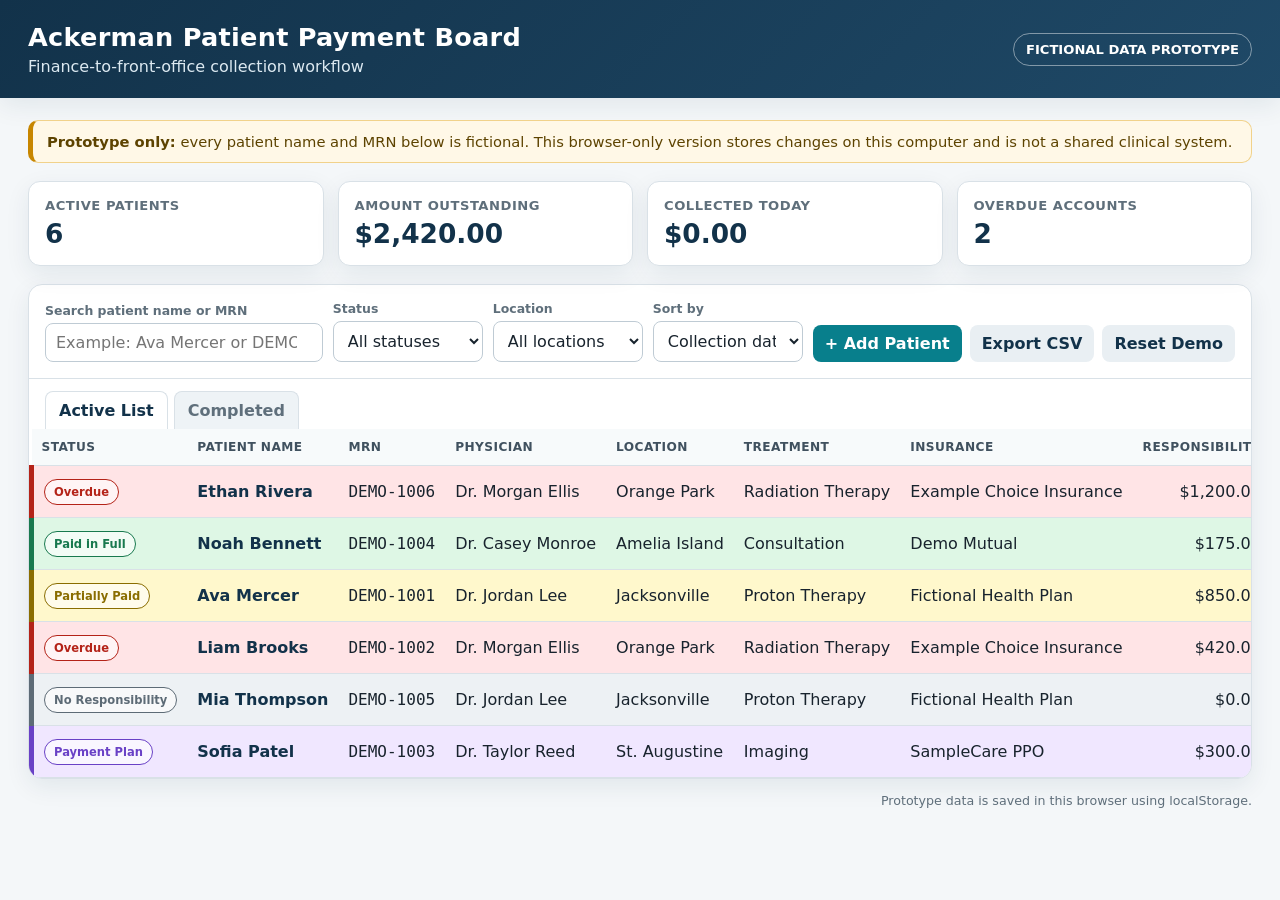
==== index.html @ 586ebe84 "Add payment board prototype" ====
<!DOCTYPE html>
<html lang="en">
<head>
  <meta charset="UTF-8">
  <meta name="viewport" content="width=device-width, initial-scale=1.0">
  <title>Ackerman Patient Payment Board - Prototype</title>
  <style>
    :root {
      --navy: #12324a;
      --navy-2: #1f4967;
      --teal: #087f8c;
      --background: #f4f7f9;
      --surface: #ffffff;
      --border: #d9e1e7;
      --text: #18232d;
      --muted: #5f6f7b;
      --shadow: 0 8px 24px rgba(18, 50, 74, 0.08);
      --ready: #e8f2ff;
      --ready-accent: #2e6fae;
      --due: #fff2d9;
      --due-accent: #b66b00;
      --overdue: #ffe4e6;
      --overdue-accent: #b42318;
      --partial: #fff8cc;
      --partial-accent: #8a6d00;
      --plan: #f0e7ff;
      --plan-accent: #6941c6;
      --paid: #def7e5;
      --paid-accent: #18794e;
      --none: #edf1f4;
      --none-accent: #5d6b76;
    }

    * { box-sizing: border-box; }

    body {
      margin: 0;
      font-family: Inter, ui-sans-serif, system-ui, -apple-system, BlinkMacSystemFont, "Segoe UI", sans-serif;
      color: var(--text);
      background: var(--background);
    }

    button, input, select, textarea { font: inherit; }

    .app-header {
      background: linear-gradient(135deg, var(--navy), var(--navy-2));
      color: #fff;
      padding: 22px 28px;
      box-shadow: var(--shadow);
    }

    .header-inner {
      max-width: 1600px;
      margin: 0 auto;
      display: flex;
      align-items: center;
      justify-content: space-between;
      gap: 24px;
    }

    .brand h1 {
      margin: 0 0 5px;
      font-size: clamp(1.25rem, 2vw, 1.85rem);
      letter-spacing: 0.01em;
    }

    .brand p { margin: 0; color: #dce9f1; }

    .demo-chip {
      border: 1px solid rgba(255, 255, 255, 0.45);
      border-radius: 999px;
      padding: 8px 12px;
      font-size: 0.82rem;
      font-weight: 700;
      white-space: nowrap;
    }

    main {
      max-width: 1600px;
      margin: 0 auto;
      padding: 22px 28px 40px;
    }

    .notice {
      background: #fff8e7;
      border: 1px solid #f1d28b;
      border-left: 5px solid #c78600;
      border-radius: 10px;
      padding: 12px 14px;
      margin-bottom: 18px;
      color: #5d4300;
      font-size: 0.92rem;
    }

    .summary-grid {
      display: grid;
      grid-template-columns: repeat(4, minmax(180px, 1fr));
      gap: 14px;
      margin-bottom: 18px;
    }

    .summary-card {
      background: var(--surface);
      border: 1px solid var(--border);
      border-radius: 12px;
      padding: 16px;
      box-shadow: var(--shadow);
    }

    .summary-label {
      color: var(--muted);
      font-size: 0.82rem;
      font-weight: 700;
      text-transform: uppercase;
      letter-spacing: 0.04em;
    }

    .summary-value {
      margin-top: 5px;
      font-size: 1.65rem;
      font-weight: 800;
      color: var(--navy);
    }

    .workspace {
      background: var(--surface);
      border: 1px solid var(--border);
      border-radius: 14px;
      box-shadow: var(--shadow);
      overflow: hidden;
    }

    .toolbar {
      padding: 16px;
      border-bottom: 1px solid var(--border);
      display: grid;
      grid-template-columns: minmax(260px, 2fr) repeat(3, minmax(150px, 1fr)) auto;
      gap: 10px;
      align-items: end;
    }

    .field { display: flex; flex-direction: column; gap: 5px; }

    .field label {
      color: var(--muted);
      font-size: 0.78rem;
      font-weight: 700;
    }

    input, select, textarea {
      width: 100%;
      border: 1px solid #bfcbd4;
      border-radius: 8px;
      padding: 9px 10px;
      background: #fff;
      color: var(--text);
    }

    input:focus, select:focus, textarea:focus {
      outline: 3px solid rgba(8, 127, 140, 0.16);
      border-color: var(--teal);
    }

    .toolbar-actions {
      display: flex;
      gap: 8px;
      align-items: center;
      flex-wrap: wrap;
    }

    .btn {
      border: 0;
      border-radius: 8px;
      padding: 9px 12px;
      font-weight: 750;
      cursor: pointer;
      transition: transform 0.08s ease, opacity 0.15s ease;
    }

    .btn:hover { opacity: 0.9; }
    .btn:active { transform: translateY(1px); }
    .btn-primary { background: var(--teal); color: #fff; }
    .btn-secondary { background: #e9eff3; color: var(--navy); }
    .btn-danger { background: #fee4e2; color: #b42318; }
    .btn-success { background: #d9f3e2; color: #18794e; }
    .btn-small { padding: 7px 9px; font-size: 0.79rem; }

    .view-tabs {
      display: flex;
      gap: 6px;
      padding: 12px 16px 0;
    }

    .tab {
      border: 1px solid var(--border);
      border-bottom: 0;
      border-radius: 8px 8px 0 0;
      padding: 9px 13px;
      background: #eef3f6;
      color: var(--muted);
      cursor: pointer;
      font-weight: 750;
    }

    .tab.active { background: #fff; color: var(--navy); }

    .table-wrap { overflow-x: auto; }

    table {
      width: 100%;
      border-collapse: collapse;
      min-width: 1420px;
    }

    th, td {
      text-align: left;
      padding: 11px 10px;
      border-bottom: 1px solid var(--border);
      vertical-align: middle;
      white-space: nowrap;
    }

    th {
      background: #f7fafb;
      color: #40515f;
      font-size: 0.76rem;
      text-transform: uppercase;
      letter-spacing: 0.035em;
      position: sticky;
      top: 0;
      z-index: 1;
    }

    tbody tr { border-left: 5px solid transparent; }
    tbody tr:hover { filter: brightness(0.985); }

    tr.status-ready { background: var(--ready); border-left-color: var(--ready-accent); }
    tr.status-due { background: var(--due); border-left-color: var(--due-accent); }
    tr.status-overdue { background: var(--overdue); border-left-color: var(--overdue-accent); }
    tr.status-partial { background: var(--partial); border-left-color: var(--partial-accent); }
    tr.status-plan { background: var(--plan); border-left-color: var(--plan-accent); }
    tr.status-paid { background: var(--paid); border-left-color: var(--paid-accent); }
    tr.status-none { background: var(--none); border-left-color: var(--none-accent); }

    .status-pill {
      display: inline-flex;
      align-items: center;
      border-radius: 999px;
      padding: 5px 9px;
      font-size: 0.72rem;
      font-weight: 800;
      border: 1px solid currentColor;
      background: rgba(255, 255, 255, 0.62);
    }

    .status-pill.ready { color: var(--ready-accent); }
    .status-pill.due { color: var(--due-accent); }
    .status-pill.overdue { color: var(--overdue-accent); }
    .status-pill.partial { color: var(--partial-accent); }
    .status-pill.plan { color: var(--plan-accent); }
    .status-pill.paid { color: var(--paid-accent); }
    .status-pill.none { color: var(--none-accent); }

    .patient-name { font-weight: 800; color: var(--navy); }
    .mrn { font-family: ui-monospace, SFMono-Regular, Menlo, Consolas, monospace; }
    .money { font-variant-numeric: tabular-nums; text-align: right; }
    .actions { display: flex; gap: 6px; }

    .empty-state {
      padding: 44px;
      text-align: center;
      color: var(--muted);
    }

    dialog {
      width: min(720px, calc(100vw - 32px));
      max-height: 90vh;
      border: 0;
      border-radius: 14px;
      padding: 0;
      box-shadow: 0 26px 70px rgba(0, 0, 0, 0.28);
    }

    dialog::backdrop { background: rgba(10, 27, 39, 0.58); }

    .modal-header {
      background: var(--navy);
      color: #fff;
      padding: 16px 18px;
      display: flex;
      justify-content: space-between;
      align-items: center;
    }

    .modal-header h2 { margin: 0; font-size: 1.15rem; }

    .icon-button {
      border: 0;
      background: transparent;
      color: inherit;
      font-size: 1.35rem;
      cursor: pointer;
    }

    .modal-body {
      padding: 18px;
      overflow-y: auto;
      max-height: calc(90vh - 130px);
    }

    .form-grid {
      display: grid;
      grid-template-columns: repeat(2, minmax(0, 1fr));
      gap: 12px;
    }

    .form-grid .full { grid-column: 1 / -1; }

    .modal-footer {
      padding: 14px 18px;
      border-top: 1px solid var(--border);
      display: flex;
      justify-content: flex-end;
      gap: 8px;
      background: #f7fafb;
    }

    .payment-summary {
      display: grid;
      grid-template-columns: repeat(3, 1fr);
      gap: 10px;
      margin-bottom: 14px;
    }

    .mini-card {
      border: 1px solid var(--border);
      border-radius: 8px;
      padding: 10px;
      background: #f7fafb;
    }

    .mini-card span { display: block; color: var(--muted); font-size: 0.75rem; }
    .mini-card strong { display: block; margin-top: 3px; color: var(--navy); }

    .footer-note {
      margin-top: 14px;
      color: var(--muted);
      font-size: 0.79rem;
      text-align: right;
    }

    @media (max-width: 1100px) {
      .summary-grid { grid-template-columns: repeat(2, 1fr); }
      .toolbar { grid-template-columns: repeat(2, 1fr); }
      .toolbar-actions { grid-column: 1 / -1; }
    }

    @media (max-width: 700px) {
      .app-header, main { padding-left: 14px; padding-right: 14px; }
      .header-inner { align-items: flex-start; flex-direction: column; }
      .summary-grid, .toolbar, .form-grid, .payment-summary { grid-template-columns: 1fr; }
      .form-grid .full { grid-column: auto; }
    }
  </style>
</head>
<body>
  <header class="app-header">
    <div class="header-inner">
      <div class="brand">
        <h1>Ackerman Patient Payment Board</h1>
        <p>Finance-to-front-office collection workflow</p>
      </div>
      <div class="demo-chip">FICTIONAL DATA PROTOTYPE</div>
    </div>
  </header>

  <main>
    <div class="notice">
      <strong>Prototype only:</strong> every patient name and MRN below is fictional. This browser-only version stores changes on this computer and is not a shared clinical system.
    </div>

    <section class="summary-grid" aria-label="Payment summary">
      <article class="summary-card">
        <div class="summary-label">Active patients</div>
        <div class="summary-value" id="activeCount">0</div>
      </article>
      <article class="summary-card">
        <div class="summary-label">Amount outstanding</div>
        <div class="summary-value" id="outstandingAmount">$0</div>
      </article>
      <article class="summary-card">
        <div class="summary-label">Collected today</div>
        <div class="summary-value" id="collectedToday">$0</div>
      </article>
      <article class="summary-card">
        <div class="summary-label">Overdue accounts</div>
        <div class="summary-value" id="overdueCount">0</div>
      </article>
    </section>

    <section class="workspace">
      <div class="toolbar">
        <div class="field">
          <label for="searchInput">Search patient name or MRN</label>
          <input id="searchInput" type="search" placeholder="Example: Ava Mercer or DEMO-1001">
        </div>
        <div class="field">
          <label for="statusFilter">Status</label>
          <select id="statusFilter">
            <option value="all">All statuses</option>
            <option value="Ready for Collection">Ready for Collection</option>
            <option value="Due Today">Due Today</option>
            <option value="Overdue">Overdue</option>
            <option value="Partially Paid">Partially Paid</option>
            <option value="Payment Plan">Payment Plan</option>
            <option value="Paid in Full">Paid in Full</option>
            <option value="No Responsibility">No Responsibility</option>
          </select>
        </div>
        <div class="field">
          <label for="locationFilter">Location</label>
          <select id="locationFilter">
            <option value="all">All locations</option>
            <option>Jacksonville</option>
            <option>Amelia Island</option>
            <option>Orange Park</option>
            <option>St. Augustine</option>
          </select>
        </div>
        <div class="field">
          <label for="sortSelect">Sort by</label>
          <select id="sortSelect">
            <option value="date-asc">Collection date: earliest</option>
            <option value="date-desc">Collection date: latest</option>
            <option value="name-asc">Patient name: A-Z</option>
            <option value="mrn-asc">MRN: A-Z</option>
            <option value="owed-desc">Amount owed: highest</option>
            <option value="owed-asc">Amount owed: lowest</option>
          </select>
        </div>
        <div class="toolbar-actions">
          <button class="btn btn-primary" id="addPatientButton" type="button">+ Add Patient</button>
          <button class="btn btn-secondary" id="exportButton" type="button">Export CSV</button>
          <button class="btn btn-secondary" id="resetButton" type="button">Reset Demo</button>
        </div>
      </div>

      <div class="view-tabs" role="tablist" aria-label="Patient list view">
        <button class="tab active" id="activeTab" type="button" role="tab" aria-selected="true">Active List</button>
        <button class="tab" id="completedTab" type="button" role="tab" aria-selected="false">Completed</button>
      </div>

      <div class="table-wrap">
        <table>
          <thead>
            <tr>
              <th>Status</th>
              <th>Patient Name</th>
              <th>MRN</th>
              <th>Physician</th>
              <th>Location</th>
              <th>Treatment</th>
              <th>Insurance</th>
              <th class="money">Responsibility</th>
              <th class="money">Collected</th>
              <th class="money">Amount Owed</th>
              <th>Collection Date</th>
              <th>Actions</th>
            </tr>
          </thead>
          <tbody id="patientTableBody"></tbody>
        </table>
        <div class="empty-state" id="emptyState" hidden>No patients match the current filters.</div>
      </div>
    </section>

    <div class="footer-note">Prototype data is saved in this browser using localStorage.</div>
  </main>

  <dialog id="patientDialog">
    <form id="patientForm" method="dialog">
      <div class="modal-header">
        <h2 id="patientDialogTitle">Add Patient</h2>
        <button class="icon-button" type="button" data-close="patientDialog" aria-label="Close">&times;</button>
      </div>
      <div class="modal-body">
        <input type="hidden" id="patientId">
        <div class="form-grid">
          <div class="field">
            <label for="patientName">Patient name</label>
            <input id="patientName" required maxlength="100" placeholder="Fictional name only">
          </div>
          <div class="field">
            <label for="patientMrn">MRN</label>
            <input id="patientMrn" required maxlength="30" placeholder="DEMO-1007">
          </div>
          <div class="field">
            <label for="patientPhysician">Physician</label>
            <input id="patientPhysician" required maxlength="100" placeholder="Dr. Jordan Lee">
          </div>
          <div class="field">
            <label for="patientLocation">Location</label>
            <select id="patientLocation" required>
              <option>Jacksonville</option>
              <option>Amelia Island</option>
              <option>Orange Park</option>
              <option>St. Augustine</option>
            </select>
          </div>
          <div class="field">
            <label for="patientTreatment">Treatment type</label>
            <select id="patientTreatment" required>
              <option>Proton Therapy</option>
              <option>Radiation Therapy</option>
              <option>Imaging</option>
              <option>Consultation</option>
              <option>Other</option>
            </select>
          </div>
          <div class="field">
            <label for="patientInsurance">Insurance</label>
            <input id="patientInsurance" required maxlength="100" placeholder="Example Insurance">
          </div>
          <div class="field">
            <label for="patientResponsibility">Patient responsibility</label>
            <input id="patientResponsibility" type="number" min="0" step="0.01" required>
          </div>
          <div class="field">
            <label for="patientCollected">Already collected</label>
            <input id="patientCollected" type="number" min="0" step="0.01" value="0" required>
          </div>
          <div class="field">
            <label for="patientDate">Collection date</label>
            <input id="patientDate" type="date" required>
          </div>
          <div class="field">
            <label for="patientStatus">Status</label>
            <select id="patientStatus" required>
              <option>Ready for Collection</option>
              <option>Partially Paid</option>
              <option>Payment Plan</option>
              <option>Paid in Full</option>
              <option>No Responsibility</option>
            </select>
          </div>
          <div class="field full">
            <label for="patientNotes">Finance note</label>
            <textarea id="patientNotes" rows="3" maxlength="500" placeholder="Optional collection instructions"></textarea>
          </div>
        </div>
      </div>
      <div class="modal-footer">
        <button class="btn btn-secondary" type="button" data-close="patientDialog">Cancel</button>
        <button class="btn btn-primary" type="submit">Save Patient</button>
      </div>
    </form>
  </dialog>

  <dialog id="paymentDialog">
    <form id="paymentForm" method="dialog">
      <div class="modal-header">
        <h2>Record Payment</h2>
        <button class="icon-button" type="button" data-close="paymentDialog" aria-label="Close">&times;</button>
      </div>
      <div class="modal-body">
        <input type="hidden" id="paymentPatientId">
        <div class="payment-summary">
          <div class="mini-card"><span>Patient</span><strong id="paymentPatientName">-</strong></div>
          <div class="mini-card"><span>MRN</span><strong id="paymentPatientMrn">-</strong></div>
          <div class="mini-card"><span>Current balance</span><strong id="paymentBalance">$0</strong></div>
        </div>
        <div class="form-grid">
          <div class="field">
            <label for="paymentAmount">Amount collected</label>
            <input id="paymentAmount" type="number" min="0.01" step="0.01" required>
          </div>
          <div class="field">
            <label for="paymentDate">Collection date</label>
            <input id="paymentDate" type="date" required>
          </div>
          <div class="field">
            <label for="paymentLocation">Site location</label>
            <select id="paymentLocation" required>
              <option>Jacksonville</option>
              <option>Amelia Island</option>
              <option>Orange Park</option>
              <option>St. Augustine</option>
            </select>
          </div>
          <div class="field">
            <label for="paymentMethod">Payment method</label>
            <select id="paymentMethod" required>
              <option>Credit/Debit Card</option>
              <option>Check</option>
              <option>Cash</option>
              <option>Online Portal</option>
              <option>Other</option>
            </select>
          </div>
          <div class="field full">
            <label for="paymentNote">Note</label>
            <textarea id="paymentNote" rows="3" maxlength="500" placeholder="Optional note"></textarea>
          </div>
        </div>
      </div>
      <div class="modal-footer">
        <button class="btn btn-secondary" type="button" data-close="paymentDialog">Cancel</button>
        <button class="btn btn-primary" type="submit">Save Payment</button>
      </div>
    </form>
  </dialog>

  <script>
    "use strict";

    const STORAGE_KEY = "ackermanPaymentPrototypeV1";
    const currency = new Intl.NumberFormat("en-US", { style: "currency", currency: "USD" });
    const todayIso = () => new Date().toISOString().slice(0, 10);

    const seedPatients = [
      {
        id: "demo-1001",
        name: "Ava Mercer",
        mrn: "DEMO-1001",
        physician: "Dr. Jordan Lee",
        location: "Jacksonville",
        treatment: "Proton Therapy",
        insurance: "Fictional Health Plan",
        responsibility: 850,
        collected: 250,
        collectionDate: "2026-09-02",
        status: "Partially Paid",
        notes: "Fictional sample record.",
        archived: false,
        payments: [{ amount: 250, date: "2026-09-04", location: "Jacksonville", method: "Credit/Debit Card" }]
      },
      {
        id: "demo-1002",
        name: "Liam Brooks",
        mrn: "DEMO-1002",
        physician: "Dr. Morgan Ellis",
        location: "Orange Park",
        treatment: "Radiation Therapy",
        insurance: "Example Choice Insurance",
        responsibility: 420,
        collected: 0,
        collectionDate: "2026-09-04",
        status: "Ready for Collection",
        notes: "Collect at next visit.",
        archived: false,
        payments: []
      },
      {
        id: "demo-1003",
        name: "Sofia Patel",
        mrn: "DEMO-1003",
        physician: "Dr. Taylor Reed",
        location: "St. Augustine",
        treatment: "Imaging",
        insurance: "SampleCare PPO",
        responsibility: 300,
        collected: 100,
        collectionDate: "2026-09-12",
        status: "Payment Plan",
        notes: "Two remaining fictional installments.",
        archived: false,
        payments: [{ amount: 100, date: "2026-08-29", location: "St. Augustine", method: "Check" }]
      },
      {
        id: "demo-1004",
        name: "Noah Bennett",
        mrn: "DEMO-1004",
        physician: "Dr. Casey Monroe",
        location: "Amelia Island",
        treatment: "Consultation",
        insurance: "Demo Mutual",
        responsibility: 175,
        collected: 175,
        collectionDate: "2026-09-01",
        status: "Paid in Full",
        notes: "Ready to complete.",
        archived: false,
        payments: [{ amount: 175, date: "2026-09-04", location: "Amelia Island", method: "Online Portal" }]
      },
      {
        id: "demo-1005",
        name: "Mia Thompson",
        mrn: "DEMO-1005",
        physician: "Dr. Jordan Lee",
        location: "Jacksonville",
        treatment: "Proton Therapy",
        insurance: "Fictional Health Plan",
        responsibility: 0,
        collected: 0,
        collectionDate: "2026-09-10",
        status: "No Responsibility",
        notes: "Fictional no-responsibility example.",
        archived: false,
        payments: []
      },
      {
        id: "demo-1006",
        name: "Ethan Rivera",
        mrn: "DEMO-1006",
        physician: "Dr. Morgan Ellis",
        location: "Orange Park",
        treatment: "Radiation Therapy",
        insurance: "Example Choice Insurance",
        responsibility: 1200,
        collected: 0,
        collectionDate: "2026-08-25",
        status: "Ready for Collection",
        notes: "Past fictional collection date.",
        archived: false,
        payments: []
      }
    ];

    let patients = loadPatients();
    let currentView = "active";

    const elements = {
      tbody: document.getElementById("patientTableBody"),
      emptyState: document.getElementById("emptyState"),
      search: document.getElementById("searchInput"),
      statusFilter: document.getElementById("statusFilter"),
      locationFilter: document.getElementById("locationFilter"),
      sort: document.getElementById("sortSelect"),
      activeTab: document.getElementById("activeTab"),
      completedTab: document.getElementById("completedTab"),
      patientDialog: document.getElementById("patientDialog"),
      paymentDialog: document.getElementById("paymentDialog")
    };

    function deepCopy(value) {
      return JSON.parse(JSON.stringify(value));
    }

    function loadPatients() {
      try {
        const stored = localStorage.getItem(STORAGE_KEY);
        return stored ? JSON.parse(stored) : deepCopy(seedPatients);
      } catch (error) {
        console.warn("Could not load stored prototype data.", error);
        return deepCopy(seedPatients);
      }
    }

    function savePatients() {
      try {
        localStorage.setItem(STORAGE_KEY, JSON.stringify(patients));
      } catch (error) {
        console.warn("Prototype changes will remain in memory for this browser tab only.", error);
      }
    }

    function uid() {
      return (window.crypto && crypto.randomUUID) ? crypto.randomUUID() : `patient-${Date.now()}-${Math.random().toString(16).slice(2)}`;
    }

    function amountOwed(patient) {
      return Math.max(0, Number(patient.responsibility || 0) - Number(patient.collected || 0));
    }

    function effectiveStatus(patient) {
      const owed = amountOwed(patient);
      if (patient.status === "No Responsibility") return "No Responsibility";
      if (owed <= 0) return "Paid in Full";
      if (patient.status === "Payment Plan") return "Payment Plan";
      if (Number(patient.collected) > 0) return "Partially Paid";

      const today = todayIso();
      if (patient.collectionDate < today) return "Overdue";
      if (patient.collectionDate === today) return "Due Today";
      return "Ready for Collection";
    }

    function statusMeta(status) {
      const map = {
        "Ready for Collection": { row: "status-ready", pill: "ready" },
        "Due Today": { row: "status-due", pill: "due" },
        "Overdue": { row: "status-overdue", pill: "overdue" },
        "Partially Paid": { row: "status-partial", pill: "partial" },
        "Payment Plan": { row: "status-plan", pill: "plan" },
        "Paid in Full": { row: "status-paid", pill: "paid" },
        "No Responsibility": { row: "status-none", pill: "none" }
      };
      return map[status] || map["Ready for Collection"];
    }

    function formatDate(isoDate) {
      if (!isoDate) return "-";
      const [year, month, day] = isoDate.split("-").map(Number);
      return new Intl.DateTimeFormat("en-US", { month: "short", day: "numeric", year: "numeric" })
        .format(new Date(year, month - 1, day));
    }

    function escapeHtml(value) {
      return String(value ?? "")
        .replaceAll("&", "&amp;")
        .replaceAll("<", "&lt;")
        .replaceAll(">", "&gt;")
        .replaceAll('"', "&quot;")
        .replaceAll("'", "&#039;");
    }

    function filteredPatients() {
      const query = elements.search.value.trim().toLowerCase();
      const status = elements.statusFilter.value;
      const location = elements.locationFilter.value;

      const result = patients.filter((patient) => {
        const isInView = currentView === "active" ? !patient.archived : patient.archived;
        const matchesQuery = !query || patient.name.toLowerCase().includes(query) || patient.mrn.toLowerCase().includes(query);
        const actualStatus = effectiveStatus(patient);
        const matchesStatus = status === "all" || actualStatus === status;
        const matchesLocation = location === "all" || patient.location === location;
        return isInView && matchesQuery && matchesStatus && matchesLocation;
      });

      const sortMode = elements.sort.value;
      result.sort((a, b) => {
        if (sortMode === "date-asc") return a.collectionDate.localeCompare(b.collectionDate);
        if (sortMode === "date-desc") return b.collectionDate.localeCompare(a.collectionDate);
        if (sortMode === "name-asc") return a.name.localeCompare(b.name);
        if (sortMode === "mrn-asc") return a.mrn.localeCompare(b.mrn);
        if (sortMode === "owed-desc") return amountOwed(b) - amountOwed(a);
        if (sortMode === "owed-asc") return amountOwed(a) - amountOwed(b);
        return 0;
      });

      return result;
    }

    function render() {
      const rows = filteredPatients();
      elements.tbody.innerHTML = "";
      elements.emptyState.hidden = rows.length > 0;

      for (const patient of rows) {
        const status = effectiveStatus(patient);
        const meta = statusMeta(status);
        const owed = amountOwed(patient);
        const tr = document.createElement("tr");
        tr.className = meta.row;

        const completeButton = !patient.archived && (owed <= 0 || status === "No Responsibility")
          ? `<button class="btn btn-success btn-small" data-action="complete" data-id="${escapeHtml(patient.id)}">Complete</button>`
          : "";

        const restoreButton = patient.archived
          ? `<button class="btn btn-secondary btn-small" data-action="restore" data-id="${escapeHtml(patient.id)}">Restore</button>`
          : "";

        const paymentButton = !patient.archived && owed > 0
          ? `<button class="btn btn-primary btn-small" data-action="payment" data-id="${escapeHtml(patient.id)}">Record Payment</button>`
          : "";

        const editButton = !patient.archived
          ? `<button class="btn btn-secondary btn-small" data-action="edit" data-id="${escapeHtml(patient.id)}">Edit</button>`
          : "";

        tr.innerHTML = `
          <td><span class="status-pill ${meta.pill}">${escapeHtml(status)}</span></td>
          <td class="patient-name">${escapeHtml(patient.name)}</td>
          <td class="mrn">${escapeHtml(patient.mrn)}</td>
          <td>${escapeHtml(patient.physician)}</td>
          <td>${escapeHtml(patient.location)}</td>
          <td>${escapeHtml(patient.treatment)}</td>
          <td>${escapeHtml(patient.insurance)}</td>
          <td class="money">${currency.format(Number(patient.responsibility || 0))}</td>
          <td class="money">${currency.format(Number(patient.collected || 0))}</td>
          <td class="money"><strong>${currency.format(owed)}</strong></td>
          <td>${formatDate(patient.collectionDate)}</td>
          <td><div class="actions">${paymentButton}${editButton}${completeButton}${restoreButton}</div></td>
        `;
        elements.tbody.appendChild(tr);
      }

      renderSummary();
    }

    function renderSummary() {
      const active = patients.filter((patient) => !patient.archived);
      const outstanding = active.reduce((sum, patient) => sum + amountOwed(patient), 0);
      const overdue = active.filter((patient) => effectiveStatus(patient) === "Overdue").length;
      const today = todayIso();
      const receivedToday = patients.reduce((sum, patient) => {
        return sum + (patient.payments || [])
          .filter((payment) => payment.date === today)
          .reduce((paymentSum, payment) => paymentSum + Number(payment.amount || 0), 0);
      }, 0);

      document.getElementById("activeCount").textContent = active.length;
      document.getElementById("outstandingAmount").textContent = currency.format(outstanding);
      document.getElementById("collectedToday").textContent = currency.format(receivedToday);
      document.getElementById("overdueCount").textContent = overdue;
    }

    function openPatientDialog(patient = null) {
      document.getElementById("patientDialogTitle").textContent = patient ? "Edit Patient" : "Add Patient";
      document.getElementById("patientId").value = patient?.id || "";
      document.getElementById("patientName").value = patient?.name || "";
      document.getElementById("patientMrn").value = patient?.mrn || "";
      document.getElementById("patientPhysician").value = patient?.physician || "";
      document.getElementById("patientLocation").value = patient?.location || "Jacksonville";
      document.getElementById("patientTreatment").value = patient?.treatment || "Proton Therapy";
      document.getElementById("patientInsurance").value = patient?.insurance || "";
      document.getElementById("patientResponsibility").value = patient?.responsibility ?? "";
      document.getElementById("patientCollected").value = patient?.collected ?? 0;
      document.getElementById("patientDate").value = patient?.collectionDate || todayIso();
      document.getElementById("patientStatus").value = patient?.status || "Ready for Collection";
      document.getElementById("patientNotes").value = patient?.notes || "";
      elements.patientDialog.showModal();
      document.getElementById("patientName").focus();
    }

    function openPaymentDialog(patient) {
      document.getElementById("paymentPatientId").value = patient.id;
      document.getElementById("paymentPatientName").textContent = patient.name;
      document.getElementById("paymentPatientMrn").textContent = patient.mrn;
      document.getElementById("paymentBalance").textContent = currency.format(amountOwed(patient));
      document.getElementById("paymentAmount").value = "";
      document.getElementById("paymentAmount").max = String(amountOwed(patient));
      document.getElementById("paymentDate").value = todayIso();
      document.getElementById("paymentLocation").value = patient.location;
      document.getElementById("paymentMethod").value = "Credit/Debit Card";
      document.getElementById("paymentNote").value = "";
      elements.paymentDialog.showModal();
      document.getElementById("paymentAmount").focus();
    }

    document.getElementById("patientForm").addEventListener("submit", (event) => {
      event.preventDefault();

      const id = document.getElementById("patientId").value;
      const responsibility = Number(document.getElementById("patientResponsibility").value);
      const collected = Number(document.getElementById("patientCollected").value);

      if (collected > responsibility && responsibility >= 0) {
        alert("Already collected cannot exceed patient responsibility in this prototype.");
        return;
      }

      const record = {
        id: id || uid(),
        name: document.getElementById("patientName").value.trim(),
        mrn: document.getElementById("patientMrn").value.trim().toUpperCase(),
        physician: document.getElementById("patientPhysician").value.trim(),
        location: document.getElementById("patientLocation").value,
        treatment: document.getElementById("patientTreatment").value,
        insurance: document.getElementById("patientInsurance").value.trim(),
        responsibility,
        collected,
        collectionDate: document.getElementById("patientDate").value,
        status: document.getElementById("patientStatus").value,
        notes: document.getElementById("patientNotes").value.trim(),
        archived: false,
        payments: []
      };

      const duplicateMrn = patients.some((patient) => patient.mrn.toLowerCase() === record.mrn.toLowerCase() && patient.id !== record.id);
      if (duplicateMrn) {
        alert("That MRN already exists in the prototype.");
        return;
      }

      const existingIndex = patients.findIndex((patient) => patient.id === id);
      if (existingIndex >= 0) {
        record.archived = patients[existingIndex].archived;
        record.payments = patients[existingIndex].payments || [];
        patients[existingIndex] = record;
      } else {
        patients.push(record);
      }

      savePatients();
      elements.patientDialog.close();
      render();
    });

    document.getElementById("paymentForm").addEventListener("submit", (event) => {
      event.preventDefault();
      const id = document.getElementById("paymentPatientId").value;
      const patient = patients.find((item) => item.id === id);
      if (!patient) return;

      const amount = Number(document.getElementById("paymentAmount").value);
      const balance = amountOwed(patient);
      if (amount <= 0 || amount > balance) {
        alert(`Enter a payment between $0.01 and ${currency.format(balance)}.`);
        return;
      }

      patient.collected = Number(patient.collected || 0) + amount;
      patient.payments = patient.payments || [];
      patient.payments.push({
        amount,
        date: document.getElementById("paymentDate").value,
        location: document.getElementById("paymentLocation").value,
        method: document.getElementById("paymentMethod").value,
        note: document.getElementById("paymentNote").value.trim()
      });

      patient.status = amountOwed(patient) <= 0 ? "Paid in Full" : "Partially Paid";
      savePatients();
      elements.paymentDialog.close();
      render();
    });

    elements.tbody.addEventListener("click", (event) => {
      const button = event.target.closest("button[data-action]");
      if (!button) return;
      const patient = patients.find((item) => item.id === button.dataset.id);
      if (!patient) return;

      if (button.dataset.action === "payment") openPaymentDialog(patient);
      if (button.dataset.action === "edit") openPatientDialog(patient);
      if (button.dataset.action === "complete") {
        patient.archived = true;
        savePatients();
        render();
      }
      if (button.dataset.action === "restore") {
        patient.archived = false;
        savePatients();
        render();
      }
    });

    document.getElementById("addPatientButton").addEventListener("click", () => openPatientDialog());

    document.querySelectorAll("[data-close]").forEach((button) => {
      button.addEventListener("click", () => document.getElementById(button.dataset.close).close());
    });

    [elements.search, elements.statusFilter, elements.locationFilter, elements.sort]
      .forEach((control) => control.addEventListener("input", render));

    elements.activeTab.addEventListener("click", () => setView("active"));
    elements.completedTab.addEventListener("click", () => setView("completed"));

    function setView(view) {
      currentView = view;
      const active = view === "active";
      elements.activeTab.classList.toggle("active", active);
      elements.completedTab.classList.toggle("active", !active);
      elements.activeTab.setAttribute("aria-selected", String(active));
      elements.completedTab.setAttribute("aria-selected", String(!active));
      render();
    }

    document.getElementById("resetButton").addEventListener("click", () => {
      if (!confirm("Reset all prototype changes and restore the fictional sample records?")) return;
      patients = deepCopy(seedPatients);
      savePatients();
      setView("active");
    });

    document.getElementById("exportButton").addEventListener("click", () => {
      const headers = ["Status", "Patient Name", "MRN", "Physician", "Location", "Treatment", "Insurance", "Responsibility", "Collected", "Amount Owed", "Collection Date", "Archived"];
      const rows = patients.map((patient) => [
        effectiveStatus(patient), patient.name, patient.mrn, patient.physician, patient.location,
        patient.treatment, patient.insurance, patient.responsibility, patient.collected,
        amountOwed(patient), patient.collectionDate, patient.archived ? "Yes" : "No"
      ]);
      const csv = [headers, ...rows]
        .map((row) => row.map((cell) => `"${String(cell ?? "").replaceAll('"', '""')}"`).join(","))
        .join("\r\n");
      const blob = new Blob([csv], { type: "text/csv;charset=utf-8" });
      const url = URL.createObjectURL(blob);
      const link = document.createElement("a");
      link.href = url;
      link.download = `ackerman-payment-prototype-${todayIso()}.csv`;
      link.click();
      URL.revokeObjectURL(url);
    });

    render();
  </script>
</body>
</html>
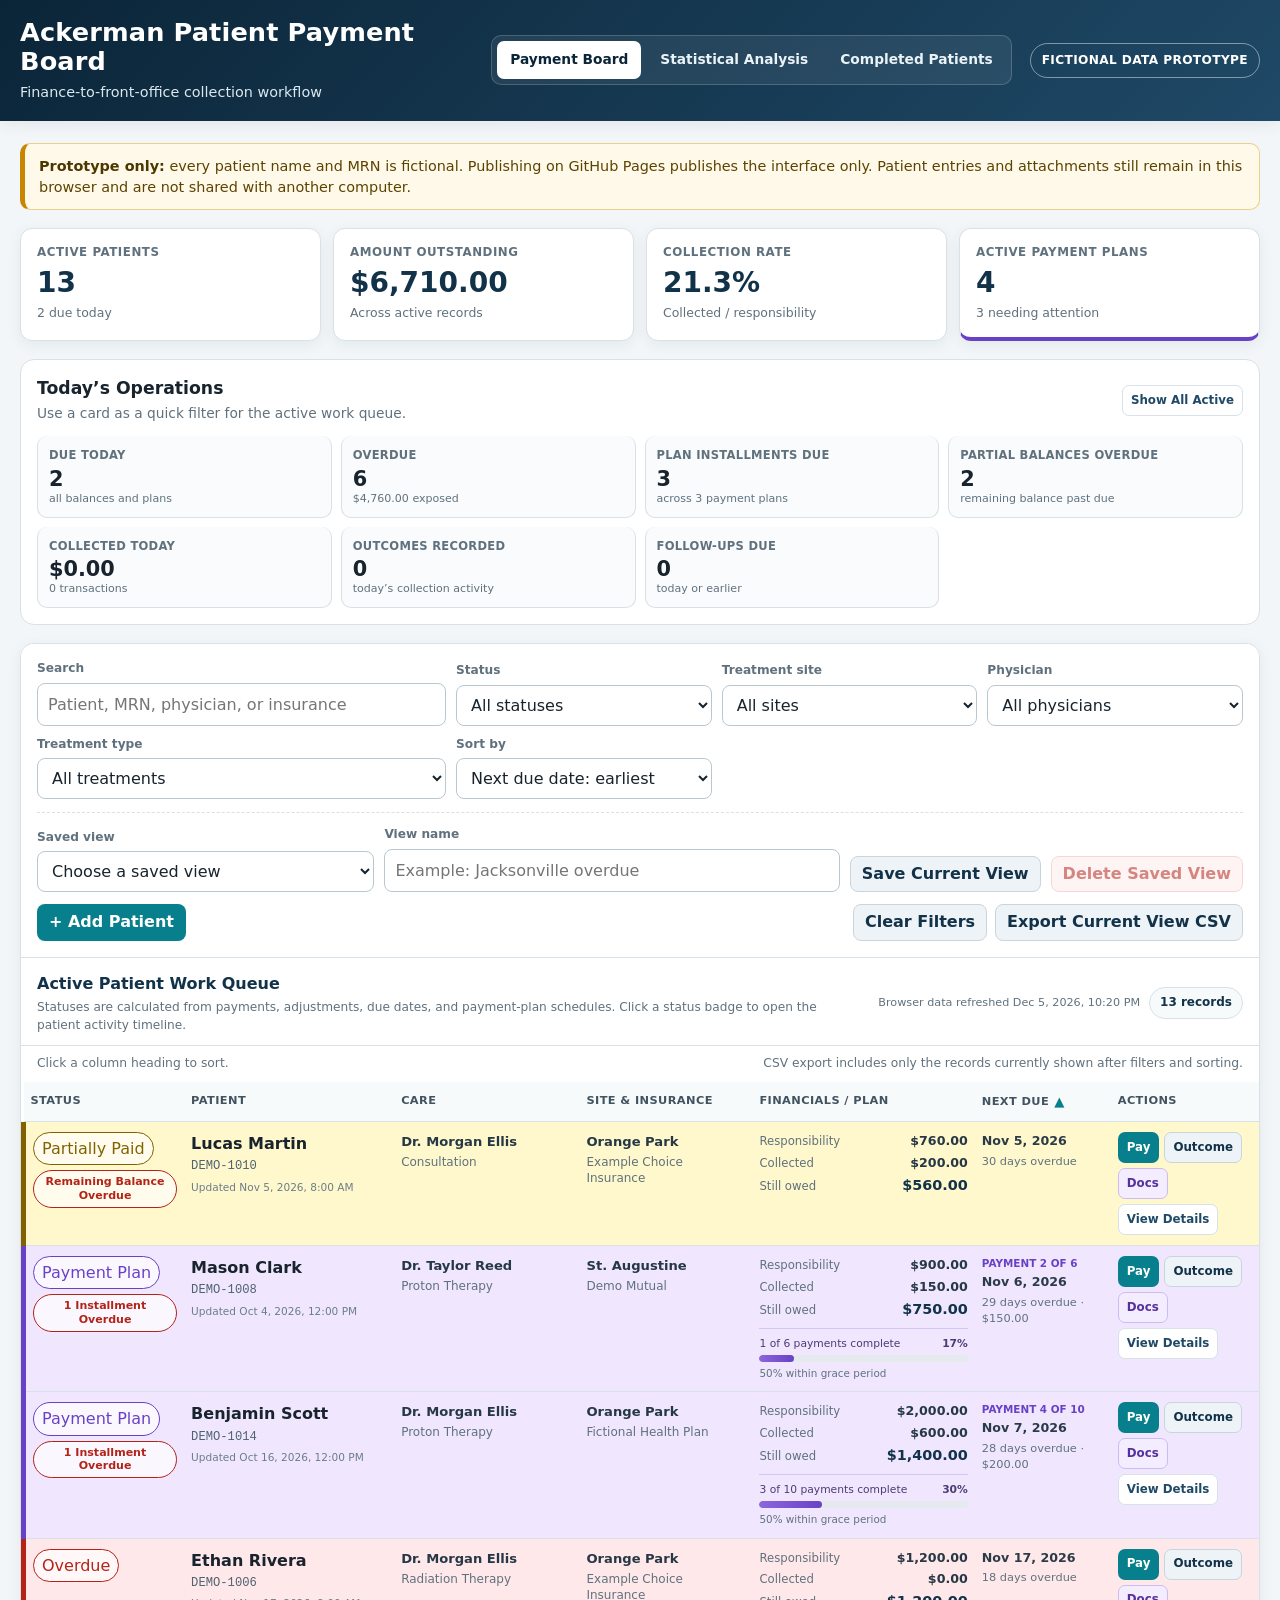
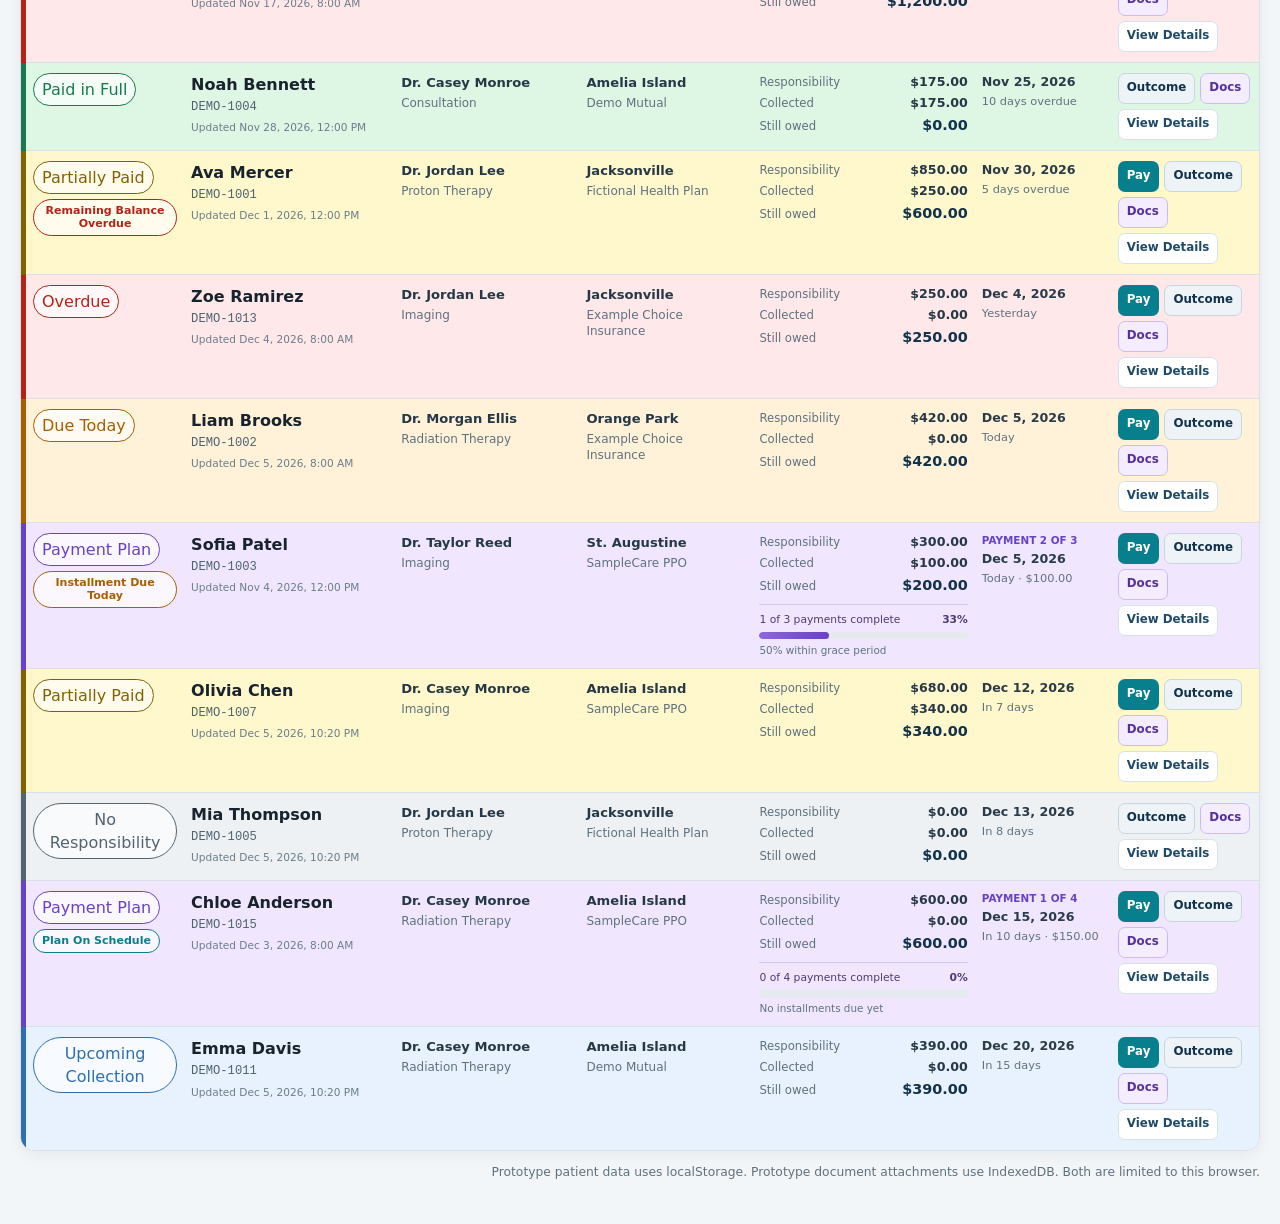
==== commit dd2106c2: "Add files via upload" ====
--- a/index.html
+++ b/index.html
@@ -3,365 +3,13 @@
 <head>
   <meta charset="UTF-8">
   <meta name="viewport" content="width=device-width, initial-scale=1.0">
+  <meta name="description" content="Fictional Ackerman patient payment workflow prototype.">
+  <link rel="icon" href="data:,">
   <title>Ackerman Patient Payment Board - Prototype</title>
-  <style>
-    :root {
-      --navy: #12324a;
-      --navy-2: #1f4967;
-      --teal: #087f8c;
-      --background: #f4f7f9;
-      --surface: #ffffff;
-      --border: #d9e1e7;
-      --text: #18232d;
-      --muted: #5f6f7b;
-      --shadow: 0 8px 24px rgba(18, 50, 74, 0.08);
-      --ready: #e8f2ff;
-      --ready-accent: #2e6fae;
-      --due: #fff2d9;
-      --due-accent: #b66b00;
-      --overdue: #ffe4e6;
-      --overdue-accent: #b42318;
-      --partial: #fff8cc;
-      --partial-accent: #8a6d00;
-      --plan: #f0e7ff;
-      --plan-accent: #6941c6;
-      --paid: #def7e5;
-      --paid-accent: #18794e;
-      --none: #edf1f4;
-      --none-accent: #5d6b76;
-    }
-
-    * { box-sizing: border-box; }
-
-    body {
-      margin: 0;
-      font-family: Inter, ui-sans-serif, system-ui, -apple-system, BlinkMacSystemFont, "Segoe UI", sans-serif;
-      color: var(--text);
-      background: var(--background);
-    }
-
-    button, input, select, textarea { font: inherit; }
-
-    .app-header {
-      background: linear-gradient(135deg, var(--navy), var(--navy-2));
-      color: #fff;
-      padding: 22px 28px;
-      box-shadow: var(--shadow);
-    }
-
-    .header-inner {
-      max-width: 1600px;
-      margin: 0 auto;
-      display: flex;
-      align-items: center;
-      justify-content: space-between;
-      gap: 24px;
-    }
-
-    .brand h1 {
-      margin: 0 0 5px;
-      font-size: clamp(1.25rem, 2vw, 1.85rem);
-      letter-spacing: 0.01em;
-    }
-
-    .brand p { margin: 0; color: #dce9f1; }
-
-    .demo-chip {
-      border: 1px solid rgba(255, 255, 255, 0.45);
-      border-radius: 999px;
-      padding: 8px 12px;
-      font-size: 0.82rem;
-      font-weight: 700;
-      white-space: nowrap;
-    }
-
-    main {
-      max-width: 1600px;
-      margin: 0 auto;
-      padding: 22px 28px 40px;
-    }
-
-    .notice {
-      background: #fff8e7;
-      border: 1px solid #f1d28b;
-      border-left: 5px solid #c78600;
-      border-radius: 10px;
-      padding: 12px 14px;
-      margin-bottom: 18px;
-      color: #5d4300;
-      font-size: 0.92rem;
-    }
-
-    .summary-grid {
-      display: grid;
-      grid-template-columns: repeat(4, minmax(180px, 1fr));
-      gap: 14px;
-      margin-bottom: 18px;
-    }
-
-    .summary-card {
-      background: var(--surface);
-      border: 1px solid var(--border);
-      border-radius: 12px;
-      padding: 16px;
-      box-shadow: var(--shadow);
-    }
-
-    .summary-label {
-      color: var(--muted);
-      font-size: 0.82rem;
-      font-weight: 700;
-      text-transform: uppercase;
-      letter-spacing: 0.04em;
-    }
-
-    .summary-value {
-      margin-top: 5px;
-      font-size: 1.65rem;
-      font-weight: 800;
-      color: var(--navy);
-    }
-
-    .workspace {
-      background: var(--surface);
-      border: 1px solid var(--border);
-      border-radius: 14px;
-      box-shadow: var(--shadow);
-      overflow: hidden;
-    }
-
-    .toolbar {
-      padding: 16px;
-      border-bottom: 1px solid var(--border);
-      display: grid;
-      grid-template-columns: minmax(260px, 2fr) repeat(3, minmax(150px, 1fr)) auto;
-      gap: 10px;
-      align-items: end;
-    }
-
-    .field { display: flex; flex-direction: column; gap: 5px; }
-
-    .field label {
-      color: var(--muted);
-      font-size: 0.78rem;
-      font-weight: 700;
-    }
-
-    input, select, textarea {
-      width: 100%;
-      border: 1px solid #bfcbd4;
-      border-radius: 8px;
-      padding: 9px 10px;
-      background: #fff;
-      color: var(--text);
-    }
-
-    input:focus, select:focus, textarea:focus {
-      outline: 3px solid rgba(8, 127, 140, 0.16);
-      border-color: var(--teal);
-    }
-
-    .toolbar-actions {
-      display: flex;
-      gap: 8px;
-      align-items: center;
-      flex-wrap: wrap;
-    }
-
-    .btn {
-      border: 0;
-      border-radius: 8px;
-      padding: 9px 12px;
-      font-weight: 750;
-      cursor: pointer;
-      transition: transform 0.08s ease, opacity 0.15s ease;
-    }
-
-    .btn:hover { opacity: 0.9; }
-    .btn:active { transform: translateY(1px); }
-    .btn-primary { background: var(--teal); color: #fff; }
-    .btn-secondary { background: #e9eff3; color: var(--navy); }
-    .btn-danger { background: #fee4e2; color: #b42318; }
-    .btn-success { background: #d9f3e2; color: #18794e; }
-    .btn-small { padding: 7px 9px; font-size: 0.79rem; }
-
-    .view-tabs {
-      display: flex;
-      gap: 6px;
-      padding: 12px 16px 0;
-    }
-
-    .tab {
-      border: 1px solid var(--border);
-      border-bottom: 0;
-      border-radius: 8px 8px 0 0;
-      padding: 9px 13px;
-      background: #eef3f6;
-      color: var(--muted);
-      cursor: pointer;
-      font-weight: 750;
-    }
-
-    .tab.active { background: #fff; color: var(--navy); }
-
-    .table-wrap { overflow-x: auto; }
-
-    table {
-      width: 100%;
-      border-collapse: collapse;
-      min-width: 1420px;
-    }
-
-    th, td {
-      text-align: left;
-      padding: 11px 10px;
-      border-bottom: 1px solid var(--border);
-      vertical-align: middle;
-      white-space: nowrap;
-    }
-
-    th {
-      background: #f7fafb;
-      color: #40515f;
-      font-size: 0.76rem;
-      text-transform: uppercase;
-      letter-spacing: 0.035em;
-      position: sticky;
-      top: 0;
-      z-index: 1;
-    }
-
-    tbody tr { border-left: 5px solid transparent; }
-    tbody tr:hover { filter: brightness(0.985); }
-
-    tr.status-ready { background: var(--ready); border-left-color: var(--ready-accent); }
-    tr.status-due { background: var(--due); border-left-color: var(--due-accent); }
-    tr.status-overdue { background: var(--overdue); border-left-color: var(--overdue-accent); }
-    tr.status-partial { background: var(--partial); border-left-color: var(--partial-accent); }
-    tr.status-plan { background: var(--plan); border-left-color: var(--plan-accent); }
-    tr.status-paid { background: var(--paid); border-left-color: var(--paid-accent); }
-    tr.status-none { background: var(--none); border-left-color: var(--none-accent); }
-
-    .status-pill {
-      display: inline-flex;
-      align-items: center;
-      border-radius: 999px;
-      padding: 5px 9px;
-      font-size: 0.72rem;
-      font-weight: 800;
-      border: 1px solid currentColor;
-      background: rgba(255, 255, 255, 0.62);
-    }
-
-    .status-pill.ready { color: var(--ready-accent); }
-    .status-pill.due { color: var(--due-accent); }
-    .status-pill.overdue { color: var(--overdue-accent); }
-    .status-pill.partial { color: var(--partial-accent); }
-    .status-pill.plan { color: var(--plan-accent); }
-    .status-pill.paid { color: var(--paid-accent); }
-    .status-pill.none { color: var(--none-accent); }
-
-    .patient-name { font-weight: 800; color: var(--navy); }
-    .mrn { font-family: ui-monospace, SFMono-Regular, Menlo, Consolas, monospace; }
-    .money { font-variant-numeric: tabular-nums; text-align: right; }
-    .actions { display: flex; gap: 6px; }
-
-    .empty-state {
-      padding: 44px;
-      text-align: center;
-      color: var(--muted);
-    }
-
-    dialog {
-      width: min(720px, calc(100vw - 32px));
-      max-height: 90vh;
-      border: 0;
-      border-radius: 14px;
-      padding: 0;
-      box-shadow: 0 26px 70px rgba(0, 0, 0, 0.28);
-    }
-
-    dialog::backdrop { background: rgba(10, 27, 39, 0.58); }
-
-    .modal-header {
-      background: var(--navy);
-      color: #fff;
-      padding: 16px 18px;
-      display: flex;
-      justify-content: space-between;
-      align-items: center;
-    }
-
-    .modal-header h2 { margin: 0; font-size: 1.15rem; }
-
-    .icon-button {
-      border: 0;
-      background: transparent;
-      color: inherit;
-      font-size: 1.35rem;
-      cursor: pointer;
-    }
-
-    .modal-body {
-      padding: 18px;
-      overflow-y: auto;
-      max-height: calc(90vh - 130px);
-    }
-
-    .form-grid {
-      display: grid;
-      grid-template-columns: repeat(2, minmax(0, 1fr));
-      gap: 12px;
-    }
-
-    .form-grid .full { grid-column: 1 / -1; }
-
-    .modal-footer {
-      padding: 14px 18px;
-      border-top: 1px solid var(--border);
-      display: flex;
-      justify-content: flex-end;
-      gap: 8px;
-      background: #f7fafb;
-    }
-
-    .payment-summary {
-      display: grid;
-      grid-template-columns: repeat(3, 1fr);
-      gap: 10px;
-      margin-bottom: 14px;
-    }
-
-    .mini-card {
-      border: 1px solid var(--border);
-      border-radius: 8px;
-      padding: 10px;
-      background: #f7fafb;
-    }
-
-    .mini-card span { display: block; color: var(--muted); font-size: 0.75rem; }
-    .mini-card strong { display: block; margin-top: 3px; color: var(--navy); }
-
-    .footer-note {
-      margin-top: 14px;
-      color: var(--muted);
-      font-size: 0.79rem;
-      text-align: right;
-    }
-
-    @media (max-width: 1100px) {
-      .summary-grid { grid-template-columns: repeat(2, 1fr); }
-      .toolbar { grid-template-columns: repeat(2, 1fr); }
-      .toolbar-actions { grid-column: 1 / -1; }
-    }
-
-    @media (max-width: 700px) {
-      .app-header, main { padding-left: 14px; padding-right: 14px; }
-      .header-inner { align-items: flex-start; flex-direction: column; }
-      .summary-grid, .toolbar, .form-grid, .payment-summary { grid-template-columns: 1fr; }
-      .form-grid .full { grid-column: auto; }
-    }
-  </style>
+  <link rel="stylesheet" href="styles.css">
+  <script src="data.js" defer></script>
+  <script src="documents.js" defer></script>
+  <script src="board.js" defer></script>
 </head>
 <body>
   <header class="app-header">
@@ -370,121 +18,231 @@
         <h1>Ackerman Patient Payment Board</h1>
         <p>Finance-to-front-office collection workflow</p>
       </div>
+      <nav class="app-nav" aria-label="Application pages">
+        <a class="active" href="index.html" aria-current="page">Payment Board</a>
+        <a href="analytics.html">Statistical Analysis</a>
+        <a href="completed.html">Completed Patients</a>
+      </nav>
       <div class="demo-chip">FICTIONAL DATA PROTOTYPE</div>
     </div>
   </header>
 
-  <main>
+  <main class="page-shell">
     <div class="notice">
-      <strong>Prototype only:</strong> every patient name and MRN below is fictional. This browser-only version stores changes on this computer and is not a shared clinical system.
+      <strong>Prototype only:</strong> every patient name and MRN is fictional. Publishing on GitHub Pages publishes the interface only. Patient entries and attachments still remain in this browser and are not shared with another computer.
     </div>
 
-    <section class="summary-grid" aria-label="Payment summary">
+    <section class="summary-grid summary-grid-four" aria-label="Payment summary">
       <article class="summary-card">
-        <div class="summary-label">Active patients</div>
+        <div class="summary-label">Active Patients</div>
         <div class="summary-value" id="activeCount">0</div>
+        <div class="summary-subtext" id="activeSubtext">Open collection records</div>
       </article>
       <article class="summary-card">
-        <div class="summary-label">Amount outstanding</div>
+        <div class="summary-label">Amount Outstanding</div>
         <div class="summary-value" id="outstandingAmount">$0</div>
+        <div class="summary-subtext">Across active records</div>
       </article>
       <article class="summary-card">
-        <div class="summary-label">Collected today</div>
-        <div class="summary-value" id="collectedToday">$0</div>
+        <div class="summary-label">Collection Rate</div>
+        <div class="summary-value" id="collectionRate">0%</div>
+        <div class="summary-subtext">Collected / responsibility</div>
       </article>
-      <article class="summary-card">
-        <div class="summary-label">Overdue accounts</div>
-        <div class="summary-value" id="overdueCount">0</div>
+      <article class="summary-card purple-accent">
+        <div class="summary-label">Active Payment Plans</div>
+        <div class="summary-value" id="planCount">0</div>
+        <div class="summary-subtext" id="planAttention">0 needing attention</div>
       </article>
     </section>
 
-    <section class="workspace">
+    <section class="operations-panel" aria-labelledby="operationsHeading">
+      <div class="operations-heading">
+        <div>
+          <h2 id="operationsHeading">Today’s Operations</h2>
+          <p>Use a card as a quick filter for the active work queue.</p>
+        </div>
+        <button class="btn btn-ghost btn-small" id="clearQuickFilterButton" type="button">Show All Active</button>
+      </div>
+      <div class="operations-grid">
+        <button class="operation-card" type="button" data-quick-filter="Due Today">
+          <span class="operation-label">Due Today</span><strong id="opsDueToday">0</strong><small>all balances and plans</small>
+        </button>
+        <button class="operation-card danger" type="button" data-quick-filter="Overdue">
+          <span class="operation-label">Overdue</span><strong id="opsOverdue">0</strong><small id="opsOverdueAmount">$0 exposed</small>
+        </button>
+        <button class="operation-card purple" type="button" data-quick-filter="Plan Attention">
+          <span class="operation-label">Plan Installments Due</span><strong id="opsPlanAttention">0</strong><small id="opsPlanAttentionContext">across 0 payment plans</small>
+        </button>
+        <button class="operation-card gold" type="button" data-quick-filter="Partial Overdue">
+          <span class="operation-label">Partial Balances Overdue</span><strong id="opsPartialOverdue">0</strong><small>remaining balance past due</small>
+        </button>
+        <button class="operation-card green" type="button" data-quick-filter="Collected Today">
+          <span class="operation-label">Collected Today</span><strong id="opsCollectedToday">$0</strong><small id="opsTransactionCount">0 transactions</small>
+        </button>
+        <button class="operation-card blue" type="button" data-quick-filter="Outcomes Today">
+          <span class="operation-label">Outcomes Recorded</span><strong id="opsOutcomesToday">0</strong><small>today’s collection activity</small>
+        </button>
+        <button class="operation-card" type="button" data-quick-filter="Follow Up">
+          <span class="operation-label">Follow-ups Due</span><strong id="opsFollowUps">0</strong><small>today or earlier</small>
+        </button>
+      </div>
+    </section>
+
+    <section class="workspace" aria-labelledby="workQueueHeading">
       <div class="toolbar">
-        <div class="field">
-          <label for="searchInput">Search patient name or MRN</label>
-          <input id="searchInput" type="search" placeholder="Example: Ava Mercer or DEMO-1001">
-        </div>
-        <div class="field">
-          <label for="statusFilter">Status</label>
-          <select id="statusFilter">
-            <option value="all">All statuses</option>
-            <option value="Ready for Collection">Ready for Collection</option>
-            <option value="Due Today">Due Today</option>
-            <option value="Overdue">Overdue</option>
-            <option value="Partially Paid">Partially Paid</option>
-            <option value="Payment Plan">Payment Plan</option>
-            <option value="Paid in Full">Paid in Full</option>
-            <option value="No Responsibility">No Responsibility</option>
-          </select>
-        </div>
-        <div class="field">
-          <label for="locationFilter">Location</label>
-          <select id="locationFilter">
-            <option value="all">All locations</option>
-            <option>Jacksonville</option>
-            <option>Amelia Island</option>
-            <option>Orange Park</option>
-            <option>St. Augustine</option>
-          </select>
-        </div>
-        <div class="field">
-          <label for="sortSelect">Sort by</label>
-          <select id="sortSelect">
-            <option value="date-asc">Collection date: earliest</option>
-            <option value="date-desc">Collection date: latest</option>
-            <option value="name-asc">Patient name: A-Z</option>
-            <option value="mrn-asc">MRN: A-Z</option>
-            <option value="owed-desc">Amount owed: highest</option>
-            <option value="owed-asc">Amount owed: lowest</option>
-          </select>
-        </div>
+        <div class="toolbar-grid">
+          <div class="field">
+            <label for="searchInput">Search</label>
+            <input id="searchInput" type="search" autocomplete="off" placeholder="Patient, MRN, physician, or insurance">
+          </div>
+          <div class="field">
+            <label for="statusFilter">Status</label>
+            <select id="statusFilter">
+              <option value="all">All statuses</option>
+              <option value="Overdue">Overdue</option>
+              <option value="Due Today">Due Today</option>
+              <option value="Upcoming Collection">Upcoming Collection</option>
+              <option value="Partially Paid">All Partially Paid</option>
+              <option value="Partial Overdue">Partially Paid - Overdue</option>
+              <option value="Partial Due Today">Partially Paid - Due Today</option>
+              <option value="Payment Plan">All Payment Plans</option>
+              <option value="Plan Overdue">Payment Plan - Overdue</option>
+              <option value="Plan Due Today">Payment Plan - Due Today</option>
+              <option value="Plan Grace Period">Payment Plan - Grace Period</option>
+              <option value="Plan On Schedule">Payment Plan - On Schedule</option>
+              <option value="Paid in Full">Paid in Full</option>
+              <option value="No Responsibility">No Responsibility</option>
+            </select>
+          </div>
+          <div class="field">
+            <label for="locationFilter">Treatment site</label>
+            <select id="locationFilter"><option value="all">All sites</option></select>
+          </div>
+          <div class="field">
+            <label for="physicianFilter">Physician</label>
+            <select id="physicianFilter"><option value="all">All physicians</option></select>
+          </div>
+          <div class="field">
+            <label for="treatmentFilter">Treatment type</label>
+            <select id="treatmentFilter"><option value="all">All treatments</option></select>
+          </div>
+          <div class="field">
+            <label for="sortSelect">Sort by</label>
+            <select id="sortSelect">
+              <option value="actionDate:asc">Next due date: earliest</option>
+              <option value="actionDate:desc">Next due date: latest</option>
+              <option value="name:asc">Patient name: A-Z</option>
+              <option value="name:desc">Patient name: Z-A</option>
+              <option value="mrn:asc">MRN: A-Z</option>
+              <option value="mrn:desc">MRN: Z-A</option>
+              <option value="status:asc">Status: urgent first</option>
+              <option value="status:desc">Status: reverse priority</option>
+              <option value="physician:asc">Physician: A-Z</option>
+              <option value="physician:desc">Physician: Z-A</option>
+              <option value="location:asc">Treatment site: A-Z</option>
+              <option value="location:desc">Treatment site: Z-A</option>
+              <option value="treatment:asc">Treatment type: A-Z</option>
+              <option value="treatment:desc">Treatment type: Z-A</option>
+              <option value="planProgress:asc">Plan progress: lowest</option>
+              <option value="planProgress:desc">Plan progress: highest</option>
+              <option value="responsibility:desc">Responsibility: highest</option>
+              <option value="responsibility:asc">Responsibility: lowest</option>
+              <option value="collected:desc">Collected: highest</option>
+              <option value="collected:asc">Collected: lowest</option>
+              <option value="owed:desc">Amount owed: highest</option>
+              <option value="owed:asc">Amount owed: lowest</option>
+            </select>
+          </div>
+        </div>
+
+        <div class="saved-view-bar" aria-label="Saved views">
+          <div class="field saved-view-select-field">
+            <label for="savedViewSelect">Saved view</label>
+            <select id="savedViewSelect"><option value="">Choose a saved view</option></select>
+          </div>
+          <div class="field saved-view-name-field">
+            <label for="savedViewName">View name</label>
+            <input id="savedViewName" maxlength="60" placeholder="Example: Jacksonville overdue">
+          </div>
+          <button class="btn btn-secondary" id="saveViewButton" type="button">Save Current View</button>
+          <button class="btn btn-danger" id="deleteViewButton" type="button" disabled>Delete Saved View</button>
+        </div>
+
         <div class="toolbar-actions">
-          <button class="btn btn-primary" id="addPatientButton" type="button">+ Add Patient</button>
-          <button class="btn btn-secondary" id="exportButton" type="button">Export CSV</button>
-          <button class="btn btn-secondary" id="resetButton" type="button">Reset Demo</button>
-        </div>
-      </div>
-
-      <div class="view-tabs" role="tablist" aria-label="Patient list view">
-        <button class="tab active" id="activeTab" type="button" role="tab" aria-selected="true">Active List</button>
-        <button class="tab" id="completedTab" type="button" role="tab" aria-selected="false">Completed</button>
+          <div class="toolbar-actions-left">
+            <button class="btn btn-primary" id="addPatientButton" type="button">+ Add Patient</button>
+          </div>
+          <div class="toolbar-actions-right">
+            <button class="btn btn-secondary" id="clearFiltersButton" type="button">Clear Filters</button>
+            <button class="btn btn-secondary" id="exportButton" type="button">Export Current View CSV</button>
+          </div>
+        </div>
+      </div>
+
+      <div class="section-title-row">
+        <div>
+          <h2 id="workQueueHeading">Active Patient Work Queue</h2>
+          <p>Statuses are calculated from payments, adjustments, due dates, and payment-plan schedules. Click a status badge to open the patient activity timeline.</p>
+        </div>
+        <div class="section-title-meta">
+          <span class="data-refreshed" id="boardRefreshedAt">Browser data refreshed -</span>
+          <div class="record-count-badge" id="resultCount" aria-live="polite">0 records</div>
+        </div>
+      </div>
+
+      <div class="table-meta">
+        <span>Click a column heading to sort.</span>
+        <span>CSV export includes only the records currently shown after filters and sorting.</span>
       </div>
 
       <div class="table-wrap">
-        <table>
+        <table class="payment-table" aria-describedby="workQueueDescription">
+          <caption class="sr-only">Active patient payment work queue</caption>
+          <colgroup>
+            <col style="width: 13%">
+            <col style="width: 17%">
+            <col style="width: 15%">
+            <col style="width: 14%">
+            <col style="width: 18%">
+            <col style="width: 11%">
+            <col style="width: 12%">
+          </colgroup>
           <thead>
             <tr>
-              <th>Status</th>
-              <th>Patient Name</th>
-              <th>MRN</th>
-              <th>Physician</th>
-              <th>Location</th>
-              <th>Treatment</th>
-              <th>Insurance</th>
-              <th class="money">Responsibility</th>
-              <th class="money">Collected</th>
-              <th class="money">Amount Owed</th>
-              <th>Collection Date</th>
-              <th>Actions</th>
+              <th scope="col"><button class="sort-button" type="button" data-sort-key="status">Status <span class="sort-indicator" aria-hidden="true"></span></button></th>
+              <th scope="col"><button class="sort-button" type="button" data-sort-key="name">Patient <span class="sort-indicator" aria-hidden="true"></span></button></th>
+              <th scope="col"><button class="sort-button" type="button" data-sort-key="physician">Care <span class="sort-indicator" aria-hidden="true"></span></button></th>
+              <th scope="col"><button class="sort-button" type="button" data-sort-key="location">Site &amp; Insurance <span class="sort-indicator" aria-hidden="true"></span></button></th>
+              <th scope="col"><button class="sort-button" type="button" data-sort-key="owed">Financials / Plan <span class="sort-indicator" aria-hidden="true"></span></button></th>
+              <th scope="col"><button class="sort-button" type="button" data-sort-key="actionDate">Next Due <span class="sort-indicator" aria-hidden="true"></span></button></th>
+              <th scope="col">Actions</th>
             </tr>
           </thead>
           <tbody id="patientTableBody"></tbody>
         </table>
-        <div class="empty-state" id="emptyState" hidden>No patients match the current filters.</div>
-      </div>
+        <div class="empty-state" id="emptyState" hidden>
+          <strong>No matching active records</strong>
+          Change the filters or add a fictional patient.
+        </div>
+      </div>
+      <p class="sr-only" id="workQueueDescription">The table combines related fields so the page fits without horizontal scrolling.</p>
     </section>
 
-    <div class="footer-note">Prototype data is saved in this browser using localStorage.</div>
+    <div class="footer-note">Prototype patient data uses localStorage. Prototype document attachments use IndexedDB. Both are limited to this browser.</div>
   </main>
 
-  <dialog id="patientDialog">
+  <dialog id="patientDialog" class="wide-dialog">
     <form id="patientForm" method="dialog">
       <div class="modal-header">
-        <h2 id="patientDialogTitle">Add Patient</h2>
+        <div>
+          <h2 id="patientDialogTitle">Add Patient</h2>
+          <p>Enter fictional prototype information only.</p>
+        </div>
         <button class="icon-button" type="button" data-close="patientDialog" aria-label="Close">&times;</button>
       </div>
       <div class="modal-body">
         <input type="hidden" id="patientId">
+        <input type="hidden" id="planOpeningCollected" value="0">
         <div class="form-grid">
           <div class="field">
             <label for="patientName">Patient name</label>
@@ -492,14 +250,14 @@
           </div>
           <div class="field">
             <label for="patientMrn">MRN</label>
-            <input id="patientMrn" required maxlength="30" placeholder="DEMO-1007">
+            <input id="patientMrn" required maxlength="30" placeholder="DEMO-1017">
           </div>
           <div class="field">
             <label for="patientPhysician">Physician</label>
             <input id="patientPhysician" required maxlength="100" placeholder="Dr. Jordan Lee">
           </div>
           <div class="field">
-            <label for="patientLocation">Location</label>
+            <label for="patientLocation">Treatment site</label>
             <select id="patientLocation" required>
               <option>Jacksonville</option>
               <option>Amelia Island</option>
@@ -528,25 +286,93 @@
           <div class="field">
             <label for="patientCollected">Already collected</label>
             <input id="patientCollected" type="number" min="0" step="0.01" value="0" required>
+            <span class="field-hint" id="collectedHint">For a new record only. Later payments use Pay.</span>
           </div>
           <div class="field">
             <label for="patientDate">Collection date</label>
             <input id="patientDate" type="date" required>
-          </div>
-          <div class="field">
-            <label for="patientStatus">Status</label>
-            <select id="patientStatus" required>
-              <option>Ready for Collection</option>
-              <option>Partially Paid</option>
-              <option>Payment Plan</option>
-              <option>Paid in Full</option>
-              <option>No Responsibility</option>
-            </select>
-          </div>
+            <span class="field-hint" id="collectionDateHint">Used for non-payment-plan accounts.</span>
+          </div>
+          <div class="field">
+            <label for="patientArrangement">Account arrangement</label>
+            <select id="patientArrangement" required>
+              <option value="Standard Collection">Standard Collection</option>
+              <option value="Payment Plan">Payment Plan</option>
+              <option value="No Responsibility">No Patient Responsibility</option>
+            </select>
+            <span class="field-hint">Upcoming, due, overdue, partial, and paid statuses are calculated automatically.</span>
+          </div>
+          <div class="field" id="noResponsibilityReasonField" hidden>
+            <label for="noResponsibilityReason">No-responsibility reason</label>
+            <input id="noResponsibilityReason" maxlength="200" placeholder="Required reason">
+          </div>
+
+          <section class="payment-plan-editor full" id="paymentPlanSection" hidden aria-labelledby="paymentPlanHeading">
+            <div class="plan-editor-header">
+              <div>
+                <h3 id="paymentPlanHeading">Payment Plan Schedule</h3>
+                <p>Create every installment and choose each due date. Payments are applied to the oldest unpaid installment first.</p>
+              </div>
+              <span class="status-pill plan">Payment Plan</span>
+            </div>
+
+            <div class="plan-config-grid extended">
+              <div class="field">
+                <label for="planInstallmentCount">Number of payments</label>
+                <input id="planInstallmentCount" type="number" min="2" max="24" step="1" value="4">
+              </div>
+              <div class="field">
+                <label for="planFirstDueDate">First due date</label>
+                <input id="planFirstDueDate" type="date">
+              </div>
+              <div class="field">
+                <label for="planFrequency">Generate dates</label>
+                <select id="planFrequency">
+                  <option value="monthly">Monthly</option>
+                  <option value="biweekly">Every 2 weeks</option>
+                  <option value="weekly">Weekly</option>
+                  <option value="quarterly">Every 3 months</option>
+                </select>
+              </div>
+              <div class="field">
+                <label for="planGraceDays">Grace period (days)</label>
+                <input id="planGraceDays" type="number" min="0" max="30" step="1" value="0">
+              </div>
+              <div class="field">
+                <label for="planPromiseDate">Promise-to-pay date</label>
+                <input id="planPromiseDate" type="date">
+              </div>
+              <div class="field">
+                <label for="planShiftDays">Shift unpaid dates</label>
+                <div class="inline-control"><input id="planShiftDays" type="number" min="-365" max="365" step="1" value="30"><button class="btn btn-ghost" id="shiftPlanButton" type="button">Shift</button></div>
+              </div>
+              <div class="plan-config-actions">
+                <button class="btn btn-secondary" id="buildPlanButton" type="button">Build Schedule</button>
+                <button class="btn btn-ghost" id="rebalancePlanButton" type="button">Rebalance All</button>
+                <button class="btn btn-ghost" id="redistributeRemainingButton" type="button">Redistribute Unpaid</button>
+              </div>
+            </div>
+            <div class="field plan-change-reason" id="planChangeReasonField" hidden>
+              <label for="planChangeReason">Reason for changing an existing plan</label>
+              <input id="planChangeReason" maxlength="300" placeholder="Required when due dates, amounts, skips, or terms change">
+            </div>
+
+            <div class="plan-target-note" id="planTargetNote">Schedule target: $0.00</div>
+            <div class="plan-schedule-wrap">
+              <table class="plan-schedule-table">
+                <thead><tr><th>Payment</th><th>Due date</th><th>Amount</th><th>Progress</th><th>Skip / defer</th></tr></thead>
+                <tbody id="planScheduleBody"></tbody>
+              </table>
+              <div class="plan-schedule-empty" id="planScheduleEmpty">Build the schedule to add installment due dates.</div>
+            </div>
+            <div class="plan-total-row" id="planScheduleSummary"></div>
+          </section>
+
           <div class="field full">
             <label for="patientNotes">Finance note</label>
-            <textarea id="patientNotes" rows="3" maxlength="500" placeholder="Optional collection instructions"></textarea>
-          </div>
+            <textarea id="patientNotes" rows="3" maxlength="1000" placeholder="Optional collection instructions"></textarea>
+          </div>
+          <div class="form-callout">Amount still owed and status are calculated automatically from the financial ledger. Existing paid installments cannot be removed or reduced below the amount already paid.</div>
         </div>
       </div>
       <div class="modal-footer">
@@ -559,7 +385,10 @@
   <dialog id="paymentDialog">
     <form id="paymentForm" method="dialog">
       <div class="modal-header">
-        <h2>Record Payment</h2>
+        <div>
+          <h2>Record Payment</h2>
+          <p>Today's date and the patient's treatment site are entered automatically.</p>
+        </div>
         <button class="icon-button" type="button" data-close="paymentDialog" aria-label="Close">&times;</button>
       </div>
       <div class="modal-body">
@@ -569,6 +398,7 @@
           <div class="mini-card"><span>MRN</span><strong id="paymentPatientMrn">-</strong></div>
           <div class="mini-card"><span>Current balance</span><strong id="paymentBalance">$0</strong></div>
         </div>
+        <div class="plan-payment-context" id="paymentPlanContext" hidden></div>
         <div class="form-grid">
           <div class="field">
             <label for="paymentAmount">Amount collected</label>
@@ -579,7 +409,7 @@
             <input id="paymentDate" type="date" required>
           </div>
           <div class="field">
-            <label for="paymentLocation">Site location</label>
+            <label for="paymentLocation">Treatment site</label>
             <select id="paymentLocation" required>
               <option>Jacksonville</option>
               <option>Amelia Island</option>
@@ -610,473 +440,86 @@
     </form>
   </dialog>
 
-  <script>
-    "use strict";
-
-    const STORAGE_KEY = "ackermanPaymentPrototypeV1";
-    const currency = new Intl.NumberFormat("en-US", { style: "currency", currency: "USD" });
-    const todayIso = () => new Date().toISOString().slice(0, 10);
-
-    const seedPatients = [
-      {
-        id: "demo-1001",
-        name: "Ava Mercer",
-        mrn: "DEMO-1001",
-        physician: "Dr. Jordan Lee",
-        location: "Jacksonville",
-        treatment: "Proton Therapy",
-        insurance: "Fictional Health Plan",
-        responsibility: 850,
-        collected: 250,
-        collectionDate: "2026-09-02",
-        status: "Partially Paid",
-        notes: "Fictional sample record.",
-        archived: false,
-        payments: [{ amount: 250, date: "2026-09-04", location: "Jacksonville", method: "Credit/Debit Card" }]
-      },
-      {
-        id: "demo-1002",
-        name: "Liam Brooks",
-        mrn: "DEMO-1002",
-        physician: "Dr. Morgan Ellis",
-        location: "Orange Park",
-        treatment: "Radiation Therapy",
-        insurance: "Example Choice Insurance",
-        responsibility: 420,
-        collected: 0,
-        collectionDate: "2026-09-04",
-        status: "Ready for Collection",
-        notes: "Collect at next visit.",
-        archived: false,
-        payments: []
-      },
-      {
-        id: "demo-1003",
-        name: "Sofia Patel",
-        mrn: "DEMO-1003",
-        physician: "Dr. Taylor Reed",
-        location: "St. Augustine",
-        treatment: "Imaging",
-        insurance: "SampleCare PPO",
-        responsibility: 300,
-        collected: 100,
-        collectionDate: "2026-09-12",
-        status: "Payment Plan",
-        notes: "Two remaining fictional installments.",
-        archived: false,
-        payments: [{ amount: 100, date: "2026-08-29", location: "St. Augustine", method: "Check" }]
-      },
-      {
-        id: "demo-1004",
-        name: "Noah Bennett",
-        mrn: "DEMO-1004",
-        physician: "Dr. Casey Monroe",
-        location: "Amelia Island",
-        treatment: "Consultation",
-        insurance: "Demo Mutual",
-        responsibility: 175,
-        collected: 175,
-        collectionDate: "2026-09-01",
-        status: "Paid in Full",
-        notes: "Ready to complete.",
-        archived: false,
-        payments: [{ amount: 175, date: "2026-09-04", location: "Amelia Island", method: "Online Portal" }]
-      },
-      {
-        id: "demo-1005",
-        name: "Mia Thompson",
-        mrn: "DEMO-1005",
-        physician: "Dr. Jordan Lee",
-        location: "Jacksonville",
-        treatment: "Proton Therapy",
-        insurance: "Fictional Health Plan",
-        responsibility: 0,
-        collected: 0,
-        collectionDate: "2026-09-10",
-        status: "No Responsibility",
-        notes: "Fictional no-responsibility example.",
-        archived: false,
-        payments: []
-      },
-      {
-        id: "demo-1006",
-        name: "Ethan Rivera",
-        mrn: "DEMO-1006",
-        physician: "Dr. Morgan Ellis",
-        location: "Orange Park",
-        treatment: "Radiation Therapy",
-        insurance: "Example Choice Insurance",
-        responsibility: 1200,
-        collected: 0,
-        collectionDate: "2026-08-25",
-        status: "Ready for Collection",
-        notes: "Past fictional collection date.",
-        archived: false,
-        payments: []
-      }
-    ];
-
-    let patients = loadPatients();
-    let currentView = "active";
-
-    const elements = {
-      tbody: document.getElementById("patientTableBody"),
-      emptyState: document.getElementById("emptyState"),
-      search: document.getElementById("searchInput"),
-      statusFilter: document.getElementById("statusFilter"),
-      locationFilter: document.getElementById("locationFilter"),
-      sort: document.getElementById("sortSelect"),
-      activeTab: document.getElementById("activeTab"),
-      completedTab: document.getElementById("completedTab"),
-      patientDialog: document.getElementById("patientDialog"),
-      paymentDialog: document.getElementById("paymentDialog")
-    };
-
-    function deepCopy(value) {
-      return JSON.parse(JSON.stringify(value));
-    }
-
-    function loadPatients() {
-      try {
-        const stored = localStorage.getItem(STORAGE_KEY);
-        return stored ? JSON.parse(stored) : deepCopy(seedPatients);
-      } catch (error) {
-        console.warn("Could not load stored prototype data.", error);
-        return deepCopy(seedPatients);
-      }
-    }
-
-    function savePatients() {
-      try {
-        localStorage.setItem(STORAGE_KEY, JSON.stringify(patients));
-      } catch (error) {
-        console.warn("Prototype changes will remain in memory for this browser tab only.", error);
-      }
-    }
-
-    function uid() {
-      return (window.crypto && crypto.randomUUID) ? crypto.randomUUID() : `patient-${Date.now()}-${Math.random().toString(16).slice(2)}`;
-    }
-
-    function amountOwed(patient) {
-      return Math.max(0, Number(patient.responsibility || 0) - Number(patient.collected || 0));
-    }
-
-    function effectiveStatus(patient) {
-      const owed = amountOwed(patient);
-      if (patient.status === "No Responsibility") return "No Responsibility";
-      if (owed <= 0) return "Paid in Full";
-      if (patient.status === "Payment Plan") return "Payment Plan";
-      if (Number(patient.collected) > 0) return "Partially Paid";
-
-      const today = todayIso();
-      if (patient.collectionDate < today) return "Overdue";
-      if (patient.collectionDate === today) return "Due Today";
-      return "Ready for Collection";
-    }
-
-    function statusMeta(status) {
-      const map = {
-        "Ready for Collection": { row: "status-ready", pill: "ready" },
-        "Due Today": { row: "status-due", pill: "due" },
-        "Overdue": { row: "status-overdue", pill: "overdue" },
-        "Partially Paid": { row: "status-partial", pill: "partial" },
-        "Payment Plan": { row: "status-plan", pill: "plan" },
-        "Paid in Full": { row: "status-paid", pill: "paid" },
-        "No Responsibility": { row: "status-none", pill: "none" }
-      };
-      return map[status] || map["Ready for Collection"];
-    }
-
-    function formatDate(isoDate) {
-      if (!isoDate) return "-";
-      const [year, month, day] = isoDate.split("-").map(Number);
-      return new Intl.DateTimeFormat("en-US", { month: "short", day: "numeric", year: "numeric" })
-        .format(new Date(year, month - 1, day));
-    }
-
-    function escapeHtml(value) {
-      return String(value ?? "")
-        .replaceAll("&", "&amp;")
-        .replaceAll("<", "&lt;")
-        .replaceAll(">", "&gt;")
-        .replaceAll('"', "&quot;")
-        .replaceAll("'", "&#039;");
-    }
-
-    function filteredPatients() {
-      const query = elements.search.value.trim().toLowerCase();
-      const status = elements.statusFilter.value;
-      const location = elements.locationFilter.value;
-
-      const result = patients.filter((patient) => {
-        const isInView = currentView === "active" ? !patient.archived : patient.archived;
-        const matchesQuery = !query || patient.name.toLowerCase().includes(query) || patient.mrn.toLowerCase().includes(query);
-        const actualStatus = effectiveStatus(patient);
-        const matchesStatus = status === "all" || actualStatus === status;
-        const matchesLocation = location === "all" || patient.location === location;
-        return isInView && matchesQuery && matchesStatus && matchesLocation;
-      });
-
-      const sortMode = elements.sort.value;
-      result.sort((a, b) => {
-        if (sortMode === "date-asc") return a.collectionDate.localeCompare(b.collectionDate);
-        if (sortMode === "date-desc") return b.collectionDate.localeCompare(a.collectionDate);
-        if (sortMode === "name-asc") return a.name.localeCompare(b.name);
-        if (sortMode === "mrn-asc") return a.mrn.localeCompare(b.mrn);
-        if (sortMode === "owed-desc") return amountOwed(b) - amountOwed(a);
-        if (sortMode === "owed-asc") return amountOwed(a) - amountOwed(b);
-        return 0;
-      });
-
-      return result;
-    }
-
-    function render() {
-      const rows = filteredPatients();
-      elements.tbody.innerHTML = "";
-      elements.emptyState.hidden = rows.length > 0;
-
-      for (const patient of rows) {
-        const status = effectiveStatus(patient);
-        const meta = statusMeta(status);
-        const owed = amountOwed(patient);
-        const tr = document.createElement("tr");
-        tr.className = meta.row;
-
-        const completeButton = !patient.archived && (owed <= 0 || status === "No Responsibility")
-          ? `<button class="btn btn-success btn-small" data-action="complete" data-id="${escapeHtml(patient.id)}">Complete</button>`
-          : "";
-
-        const restoreButton = patient.archived
-          ? `<button class="btn btn-secondary btn-small" data-action="restore" data-id="${escapeHtml(patient.id)}">Restore</button>`
-          : "";
-
-        const paymentButton = !patient.archived && owed > 0
-          ? `<button class="btn btn-primary btn-small" data-action="payment" data-id="${escapeHtml(patient.id)}">Record Payment</button>`
-          : "";
-
-        const editButton = !patient.archived
-          ? `<button class="btn btn-secondary btn-small" data-action="edit" data-id="${escapeHtml(patient.id)}">Edit</button>`
-          : "";
-
-        tr.innerHTML = `
-          <td><span class="status-pill ${meta.pill}">${escapeHtml(status)}</span></td>
-          <td class="patient-name">${escapeHtml(patient.name)}</td>
-          <td class="mrn">${escapeHtml(patient.mrn)}</td>
-          <td>${escapeHtml(patient.physician)}</td>
-          <td>${escapeHtml(patient.location)}</td>
-          <td>${escapeHtml(patient.treatment)}</td>
-          <td>${escapeHtml(patient.insurance)}</td>
-          <td class="money">${currency.format(Number(patient.responsibility || 0))}</td>
-          <td class="money">${currency.format(Number(patient.collected || 0))}</td>
-          <td class="money"><strong>${currency.format(owed)}</strong></td>
-          <td>${formatDate(patient.collectionDate)}</td>
-          <td><div class="actions">${paymentButton}${editButton}${completeButton}${restoreButton}</div></td>
-        `;
-        elements.tbody.appendChild(tr);
-      }
-
-      renderSummary();
-    }
-
-    function renderSummary() {
-      const active = patients.filter((patient) => !patient.archived);
-      const outstanding = active.reduce((sum, patient) => sum + amountOwed(patient), 0);
-      const overdue = active.filter((patient) => effectiveStatus(patient) === "Overdue").length;
-      const today = todayIso();
-      const receivedToday = patients.reduce((sum, patient) => {
-        return sum + (patient.payments || [])
-          .filter((payment) => payment.date === today)
-          .reduce((paymentSum, payment) => paymentSum + Number(payment.amount || 0), 0);
-      }, 0);
-
-      document.getElementById("activeCount").textContent = active.length;
-      document.getElementById("outstandingAmount").textContent = currency.format(outstanding);
-      document.getElementById("collectedToday").textContent = currency.format(receivedToday);
-      document.getElementById("overdueCount").textContent = overdue;
-    }
-
-    function openPatientDialog(patient = null) {
-      document.getElementById("patientDialogTitle").textContent = patient ? "Edit Patient" : "Add Patient";
-      document.getElementById("patientId").value = patient?.id || "";
-      document.getElementById("patientName").value = patient?.name || "";
-      document.getElementById("patientMrn").value = patient?.mrn || "";
-      document.getElementById("patientPhysician").value = patient?.physician || "";
-      document.getElementById("patientLocation").value = patient?.location || "Jacksonville";
-      document.getElementById("patientTreatment").value = patient?.treatment || "Proton Therapy";
-      document.getElementById("patientInsurance").value = patient?.insurance || "";
-      document.getElementById("patientResponsibility").value = patient?.responsibility ?? "";
-      document.getElementById("patientCollected").value = patient?.collected ?? 0;
-      document.getElementById("patientDate").value = patient?.collectionDate || todayIso();
-      document.getElementById("patientStatus").value = patient?.status || "Ready for Collection";
-      document.getElementById("patientNotes").value = patient?.notes || "";
-      elements.patientDialog.showModal();
-      document.getElementById("patientName").focus();
-    }
-
-    function openPaymentDialog(patient) {
-      document.getElementById("paymentPatientId").value = patient.id;
-      document.getElementById("paymentPatientName").textContent = patient.name;
-      document.getElementById("paymentPatientMrn").textContent = patient.mrn;
-      document.getElementById("paymentBalance").textContent = currency.format(amountOwed(patient));
-      document.getElementById("paymentAmount").value = "";
-      document.getElementById("paymentAmount").max = String(amountOwed(patient));
-      document.getElementById("paymentDate").value = todayIso();
-      document.getElementById("paymentLocation").value = patient.location;
-      document.getElementById("paymentMethod").value = "Credit/Debit Card";
-      document.getElementById("paymentNote").value = "";
-      elements.paymentDialog.showModal();
-      document.getElementById("paymentAmount").focus();
-    }
-
-    document.getElementById("patientForm").addEventListener("submit", (event) => {
-      event.preventDefault();
-
-      const id = document.getElementById("patientId").value;
-      const responsibility = Number(document.getElementById("patientResponsibility").value);
-      const collected = Number(document.getElementById("patientCollected").value);
-
-      if (collected > responsibility && responsibility >= 0) {
-        alert("Already collected cannot exceed patient responsibility in this prototype.");
-        return;
-      }
-
-      const record = {
-        id: id || uid(),
-        name: document.getElementById("patientName").value.trim(),
-        mrn: document.getElementById("patientMrn").value.trim().toUpperCase(),
-        physician: document.getElementById("patientPhysician").value.trim(),
-        location: document.getElementById("patientLocation").value,
-        treatment: document.getElementById("patientTreatment").value,
-        insurance: document.getElementById("patientInsurance").value.trim(),
-        responsibility,
-        collected,
-        collectionDate: document.getElementById("patientDate").value,
-        status: document.getElementById("patientStatus").value,
-        notes: document.getElementById("patientNotes").value.trim(),
-        archived: false,
-        payments: []
-      };
-
-      const duplicateMrn = patients.some((patient) => patient.mrn.toLowerCase() === record.mrn.toLowerCase() && patient.id !== record.id);
-      if (duplicateMrn) {
-        alert("That MRN already exists in the prototype.");
-        return;
-      }
-
-      const existingIndex = patients.findIndex((patient) => patient.id === id);
-      if (existingIndex >= 0) {
-        record.archived = patients[existingIndex].archived;
-        record.payments = patients[existingIndex].payments || [];
-        patients[existingIndex] = record;
-      } else {
-        patients.push(record);
-      }
-
-      savePatients();
-      elements.patientDialog.close();
-      render();
-    });
-
-    document.getElementById("paymentForm").addEventListener("submit", (event) => {
-      event.preventDefault();
-      const id = document.getElementById("paymentPatientId").value;
-      const patient = patients.find((item) => item.id === id);
-      if (!patient) return;
-
-      const amount = Number(document.getElementById("paymentAmount").value);
-      const balance = amountOwed(patient);
-      if (amount <= 0 || amount > balance) {
-        alert(`Enter a payment between $0.01 and ${currency.format(balance)}.`);
-        return;
-      }
-
-      patient.collected = Number(patient.collected || 0) + amount;
-      patient.payments = patient.payments || [];
-      patient.payments.push({
-        amount,
-        date: document.getElementById("paymentDate").value,
-        location: document.getElementById("paymentLocation").value,
-        method: document.getElementById("paymentMethod").value,
-        note: document.getElementById("paymentNote").value.trim()
-      });
-
-      patient.status = amountOwed(patient) <= 0 ? "Paid in Full" : "Partially Paid";
-      savePatients();
-      elements.paymentDialog.close();
-      render();
-    });
-
-    elements.tbody.addEventListener("click", (event) => {
-      const button = event.target.closest("button[data-action]");
-      if (!button) return;
-      const patient = patients.find((item) => item.id === button.dataset.id);
-      if (!patient) return;
-
-      if (button.dataset.action === "payment") openPaymentDialog(patient);
-      if (button.dataset.action === "edit") openPatientDialog(patient);
-      if (button.dataset.action === "complete") {
-        patient.archived = true;
-        savePatients();
-        render();
-      }
-      if (button.dataset.action === "restore") {
-        patient.archived = false;
-        savePatients();
-        render();
-      }
-    });
-
-    document.getElementById("addPatientButton").addEventListener("click", () => openPatientDialog());
-
-    document.querySelectorAll("[data-close]").forEach((button) => {
-      button.addEventListener("click", () => document.getElementById(button.dataset.close).close());
-    });
-
-    [elements.search, elements.statusFilter, elements.locationFilter, elements.sort]
-      .forEach((control) => control.addEventListener("input", render));
-
-    elements.activeTab.addEventListener("click", () => setView("active"));
-    elements.completedTab.addEventListener("click", () => setView("completed"));
-
-    function setView(view) {
-      currentView = view;
-      const active = view === "active";
-      elements.activeTab.classList.toggle("active", active);
-      elements.completedTab.classList.toggle("active", !active);
-      elements.activeTab.setAttribute("aria-selected", String(active));
-      elements.completedTab.setAttribute("aria-selected", String(!active));
-      render();
-    }
-
-    document.getElementById("resetButton").addEventListener("click", () => {
-      if (!confirm("Reset all prototype changes and restore the fictional sample records?")) return;
-      patients = deepCopy(seedPatients);
-      savePatients();
-      setView("active");
-    });
-
-    document.getElementById("exportButton").addEventListener("click", () => {
-      const headers = ["Status", "Patient Name", "MRN", "Physician", "Location", "Treatment", "Insurance", "Responsibility", "Collected", "Amount Owed", "Collection Date", "Archived"];
-      const rows = patients.map((patient) => [
-        effectiveStatus(patient), patient.name, patient.mrn, patient.physician, patient.location,
-        patient.treatment, patient.insurance, patient.responsibility, patient.collected,
-        amountOwed(patient), patient.collectionDate, patient.archived ? "Yes" : "No"
-      ]);
-      const csv = [headers, ...rows]
-        .map((row) => row.map((cell) => `"${String(cell ?? "").replaceAll('"', '""')}"`).join(","))
-        .join("\r\n");
-      const blob = new Blob([csv], { type: "text/csv;charset=utf-8" });
-      const url = URL.createObjectURL(blob);
-      const link = document.createElement("a");
-      link.href = url;
-      link.download = `ackerman-payment-prototype-${todayIso()}.csv`;
-      link.click();
-      URL.revokeObjectURL(url);
-    });
-
-    render();
-  </script>
+  <dialog id="detailsDialog" class="wide-dialog">
+    <div class="modal-header">
+      <div>
+        <h2 id="detailsTitle">Patient Details</h2>
+        <p id="detailsSubtitle">-</p>
+      </div>
+      <button class="icon-button" type="button" data-close="detailsDialog" aria-label="Close">&times;</button>
+    </div>
+    <div class="modal-body" id="detailsBody"></div>
+    <div class="modal-footer split">
+      <div class="modal-footer-group">
+        <button class="btn btn-secondary" id="detailsEditButton" type="button">Edit Account</button>
+        <button class="btn btn-secondary" id="detailsFinancialButton" type="button">Adjustments</button>
+        <button class="btn btn-success" id="detailsCompleteButton" type="button">Complete &amp; Archive</button>
+      </div>
+      <div class="modal-footer-group">
+        <button class="btn btn-secondary" id="detailsPrintButton" type="button">Print Summary</button>
+        <button class="btn btn-documents" id="detailsDocumentsButton" type="button">Documents</button>
+        <button class="btn btn-primary" id="detailsPaymentButton" type="button">Pay</button>
+        <button class="btn btn-ghost" type="button" data-close="detailsDialog">Close</button>
+      </div>
+    </div>
+  </dialog>
+
+  <dialog id="outcomeDialog">
+    <form id="outcomeForm" method="dialog">
+      <div class="modal-header"><div><h2>Record Collection Outcome</h2><p id="outcomePatientLabel">-</p></div><button class="icon-button" type="button" data-close="outcomeDialog" aria-label="Close">&times;</button></div>
+      <div class="modal-body">
+        <input type="hidden" id="outcomePatientId">
+        <div class="form-grid">
+          <div class="field"><label for="outcomeType">Outcome</label><select id="outcomeType" required>
+            <option>Patient Declined</option><option>Patient Unable to Pay</option><option>Card Declined</option><option>Patient Disputed Balance</option><option>Payment Plan Requested</option><option>Sent to Finance</option><option>Patient Not Present</option><option>Follow-up Required</option><option>Promise to Pay</option><option>Other</option>
+          </select></div>
+          <div class="field"><label for="outcomeDate">Outcome date</label><input id="outcomeDate" type="date" required></div>
+          <div class="field"><label for="outcomeLocation">Treatment site</label><select id="outcomeLocation" required><option>Jacksonville</option><option>Amelia Island</option><option>Orange Park</option><option>St. Augustine</option></select></div>
+          <div class="field"><label for="outcomeFollowUpDate">Follow-up date</label><input id="outcomeFollowUpDate" type="date"></div>
+          <div class="field"><label for="outcomePromiseDate">Promise-to-pay date</label><input id="outcomePromiseDate" type="date"></div>
+          <div class="field full"><label for="outcomeNote">Outcome note</label><textarea id="outcomeNote" rows="3" maxlength="1000" required placeholder="Describe what occurred and the next step"></textarea></div>
+        </div>
+      </div>
+      <div class="modal-footer"><button class="btn btn-secondary" type="button" data-close="outcomeDialog">Cancel</button><button class="btn btn-primary" type="submit">Save Outcome</button></div>
+    </form>
+  </dialog>
+
+  <dialog id="adjustmentDialog">
+    <form id="adjustmentForm" method="dialog">
+      <div class="modal-header"><div><h2>Record Financial Adjustment</h2><p id="adjustmentPatientLabel">-</p></div><button class="icon-button" type="button" data-close="adjustmentDialog" aria-label="Close">&times;</button></div>
+      <div class="modal-body">
+        <input type="hidden" id="adjustmentPatientId">
+        <div class="payment-summary"><div class="mini-card"><span>Current balance</span><strong id="adjustmentBalance">$0</strong></div><div class="mini-card"><span>Existing adjustments</span><strong id="adjustmentExisting">$0</strong></div><div class="mini-card"><span>After adjustment</span><strong id="adjustmentAfter">$0</strong></div></div>
+        <div class="form-grid">
+          <div class="field"><label for="adjustmentType">Adjustment type</label><select id="adjustmentType"><option>Adjustment</option><option>Write-off</option><option>Financial Assistance</option><option>Insurance Reallocation</option></select></div>
+          <div class="field"><label for="adjustmentAmount">Amount</label><input id="adjustmentAmount" type="number" min="0.01" step="0.01" required></div>
+          <div class="field"><label for="adjustmentDate">Date</label><input id="adjustmentDate" type="date" required></div>
+          <div class="field full"><label for="adjustmentNote">Reason</label><textarea id="adjustmentNote" rows="3" maxlength="1000" required placeholder="A reason is required for every adjustment"></textarea></div>
+        </div>
+      </div>
+      <div class="modal-footer"><button class="btn btn-secondary" type="button" data-close="adjustmentDialog">Cancel</button><button class="btn btn-primary" type="submit">Save Adjustment</button></div>
+    </form>
+  </dialog>
+
+  <dialog id="transactionDialog">
+    <form id="transactionForm" method="dialog">
+      <div class="modal-header"><div><h2>Correct Payment Transaction</h2><p id="transactionPatientLabel">-</p></div><button class="icon-button" type="button" data-close="transactionDialog" aria-label="Close">&times;</button></div>
+      <div class="modal-body">
+        <input type="hidden" id="transactionPatientId"><input type="hidden" id="transactionId">
+        <div class="payment-summary"><div class="mini-card"><span>Original payment</span><strong id="transactionOriginal">$0</strong></div><div class="mini-card"><span>Available to reverse</span><strong id="transactionAvailable">$0</strong></div><div class="mini-card"><span>Current balance</span><strong id="transactionBalance">$0</strong></div></div>
+        <div class="form-grid">
+          <div class="field"><label for="transactionAction">Action</label><select id="transactionAction"><option value="Reversal">Reverse payment</option><option value="Refund">Refund payment</option><option value="Correction">Correct and replace payment</option></select></div>
+          <div class="field"><label for="transactionAmount">Amount to reverse/refund</label><input id="transactionAmount" type="number" min="0.01" step="0.01" required></div>
+          <div class="field"><label for="transactionDate">Effective date</label><input id="transactionDate" type="date" required></div>
+          <div class="field correction-field" hidden><label for="correctedAmount">Corrected payment amount</label><input id="correctedAmount" type="number" min="0.01" step="0.01"></div>
+          <div class="field correction-field" hidden><label for="correctedMethod">Corrected method</label><select id="correctedMethod"><option>Credit/Debit Card</option><option>Check</option><option>Cash</option><option>Online Portal</option><option>Other</option></select></div>
+          <div class="field full"><label for="transactionReason">Reason</label><textarea id="transactionReason" rows="3" maxlength="1000" required placeholder="Explain why the payment is being reversed, refunded, or corrected"></textarea></div>
+        </div>
+      </div>
+      <div class="modal-footer"><button class="btn btn-secondary" type="button" data-close="transactionDialog">Cancel</button><button class="btn btn-danger" type="submit">Save Financial Correction</button></div>
+    </form>
+  </dialog>
+
+  <div class="toast-region" id="toastRegion" aria-live="polite" aria-atomic="true"></div>
 </body>
 </html>
--- a/styles.css
+++ b/styles.css
@@ -0,0 +1,2453 @@
+:root {
+  --navy-950: #0b2538;
+  --navy-900: #12324a;
+  --navy-800: #1f4967;
+  --teal-700: #087f8c;
+  --teal-600: #0a94a2;
+  --teal-100: #dff4f5;
+  --background: #f3f6f8;
+  --surface: #ffffff;
+  --surface-muted: #f7fafb;
+  --border: #d8e1e7;
+  --border-strong: #b9c7d0;
+  --text: #18232d;
+  --muted: #60717e;
+  --muted-2: #7a8993;
+  --shadow-sm: 0 4px 14px rgba(18, 50, 74, 0.07);
+  --shadow-md: 0 12px 32px rgba(18, 50, 74, 0.11);
+  --focus: 0 0 0 3px rgba(8, 127, 140, 0.2);
+  --ready: #e8f2ff;
+  --ready-accent: #2e6fae;
+  --due: #fff2d9;
+  --due-accent: #a85f00;
+  --overdue: #ffe8ea;
+  --overdue-accent: #b42318;
+  --partial: #fff8cc;
+  --partial-accent: #806300;
+  --plan: #f0e7ff;
+  --plan-accent: #6941c6;
+  --paid: #def7e5;
+  --paid-accent: #18794e;
+  --none: #edf1f4;
+  --none-accent: #53636f;
+  --danger: #b42318;
+  --success: #18794e;
+  --warning: #9a6700;
+  --chart-1: #087f8c;
+  --chart-2: #2e6fae;
+  --chart-3: #6941c6;
+  --chart-4: #c78600;
+  --chart-5: #18794e;
+  --chart-6: #b42318;
+}
+
+* {
+  box-sizing: border-box;
+}
+
+[hidden] {
+  display: none !important;
+}
+
+html {
+  min-width: 0;
+  overflow-x: hidden;
+}
+
+body {
+  margin: 0;
+  min-width: 0;
+  color: var(--text);
+  background: var(--background);
+  font-family: Inter, ui-sans-serif, system-ui, -apple-system, BlinkMacSystemFont, "Segoe UI", sans-serif;
+  line-height: 1.45;
+}
+
+button,
+input,
+select,
+textarea {
+  font: inherit;
+}
+
+button,
+a,
+input,
+select,
+textarea {
+  -webkit-tap-highlight-color: transparent;
+}
+
+button:focus-visible,
+a:focus-visible,
+input:focus-visible,
+select:focus-visible,
+textarea:focus-visible {
+  outline: none;
+  box-shadow: var(--focus);
+}
+
+button:disabled {
+  cursor: not-allowed;
+  opacity: 0.55;
+}
+
+.sr-only {
+  position: absolute;
+  width: 1px;
+  height: 1px;
+  padding: 0;
+  margin: -1px;
+  overflow: hidden;
+  clip: rect(0, 0, 0, 0);
+  white-space: nowrap;
+  border: 0;
+}
+
+.app-header {
+  color: #ffffff;
+  background: linear-gradient(135deg, var(--navy-950), var(--navy-800));
+  box-shadow: var(--shadow-sm);
+}
+
+.header-inner {
+  width: min(1720px, 100%);
+  margin: 0 auto;
+  padding: 18px 28px;
+  display: grid;
+  grid-template-columns: minmax(260px, 1fr) auto auto;
+  align-items: center;
+  gap: 18px;
+}
+
+.brand h1 {
+  margin: 0;
+  font-size: clamp(1.2rem, 2vw, 1.78rem);
+  line-height: 1.15;
+  letter-spacing: 0.005em;
+}
+
+.brand p {
+  margin: 5px 0 0;
+  color: #dbe8ef;
+  font-size: 0.9rem;
+}
+
+.app-nav {
+  display: inline-flex;
+  align-items: center;
+  gap: 6px;
+  padding: 5px;
+  border: 1px solid rgba(255, 255, 255, 0.18);
+  border-radius: 10px;
+  background: rgba(255, 255, 255, 0.07);
+}
+
+.app-nav a {
+  min-height: 38px;
+  padding: 8px 13px;
+  border-radius: 7px;
+  color: #eaf3f7;
+  text-decoration: none;
+  font-size: 0.86rem;
+  font-weight: 760;
+  display: inline-flex;
+  align-items: center;
+  gap: 7px;
+  white-space: nowrap;
+}
+
+.app-nav a:hover {
+  background: rgba(255, 255, 255, 0.1);
+}
+
+.app-nav a.active {
+  color: var(--navy-950);
+  background: #ffffff;
+}
+
+.demo-chip {
+  padding: 8px 11px;
+  border: 1px solid rgba(255, 255, 255, 0.45);
+  border-radius: 999px;
+  color: #ffffff;
+  font-size: 0.76rem;
+  font-weight: 800;
+  letter-spacing: 0.03em;
+  white-space: nowrap;
+}
+
+.page-shell {
+  width: min(1720px, 100%);
+  margin: 0 auto;
+  padding: 22px 28px 42px;
+}
+
+.page-heading {
+  margin: 0 0 16px;
+  display: flex;
+  align-items: flex-end;
+  justify-content: space-between;
+  gap: 18px;
+}
+
+.page-heading h2 {
+  margin: 0;
+  color: var(--navy-900);
+  font-size: clamp(1.25rem, 2vw, 1.75rem);
+}
+
+.page-heading p {
+  margin: 5px 0 0;
+  color: var(--muted);
+}
+
+.notice {
+  margin-bottom: 18px;
+  padding: 12px 14px;
+  border: 1px solid #ead08a;
+  border-left: 5px solid #c78600;
+  border-radius: 10px;
+  color: #5d4300;
+  background: #fff9e9;
+  font-size: 0.9rem;
+}
+
+.notice strong {
+  color: #4c3700;
+}
+
+.summary-grid {
+  display: grid;
+  grid-template-columns: repeat(5, minmax(0, 1fr));
+  gap: 12px;
+  margin-bottom: 18px;
+}
+
+.summary-card,
+.kpi-card {
+  min-width: 0;
+  padding: 15px 16px;
+  border: 1px solid var(--border);
+  border-radius: 12px;
+  background: var(--surface);
+  box-shadow: var(--shadow-sm);
+}
+
+.summary-label,
+.kpi-label {
+  color: var(--muted);
+  font-size: 0.74rem;
+  font-weight: 800;
+  letter-spacing: 0.045em;
+  text-transform: uppercase;
+}
+
+.summary-value,
+.kpi-value {
+  margin-top: 4px;
+  color: var(--navy-900);
+  font-size: clamp(1.35rem, 2.2vw, 1.75rem);
+  font-weight: 850;
+  line-height: 1.2;
+  font-variant-numeric: tabular-nums;
+  overflow-wrap: anywhere;
+}
+
+.summary-subtext,
+.kpi-subtext {
+  margin-top: 5px;
+  color: var(--muted);
+  font-size: 0.78rem;
+}
+
+.workspace,
+.panel {
+  min-width: 0;
+  border: 1px solid var(--border);
+  border-radius: 14px;
+  background: var(--surface);
+  box-shadow: var(--shadow-sm);
+  overflow: hidden;
+}
+
+.panel {
+  overflow: visible;
+}
+
+.panel-header {
+  padding: 16px 18px;
+  border-bottom: 1px solid var(--border);
+  display: flex;
+  align-items: center;
+  justify-content: space-between;
+  gap: 14px;
+}
+
+.panel-header h3 {
+  margin: 0;
+  color: var(--navy-900);
+  font-size: 1rem;
+}
+
+.panel-header p {
+  margin: 4px 0 0;
+  color: var(--muted);
+  font-size: 0.82rem;
+}
+
+.panel-body {
+  padding: 18px;
+}
+
+.toolbar {
+  padding: 16px;
+  border-bottom: 1px solid var(--border);
+  background: var(--surface);
+}
+
+.toolbar-grid {
+  display: grid;
+  grid-template-columns: minmax(230px, 1.65fr) repeat(5, minmax(135px, 1fr));
+  gap: 10px;
+  align-items: end;
+}
+
+.toolbar-actions {
+  margin-top: 12px;
+  display: flex;
+  align-items: center;
+  justify-content: space-between;
+  gap: 12px;
+  flex-wrap: wrap;
+}
+
+.toolbar-actions-left,
+.toolbar-actions-right {
+  display: flex;
+  align-items: center;
+  gap: 8px;
+  flex-wrap: wrap;
+}
+
+.field {
+  min-width: 0;
+  display: flex;
+  flex-direction: column;
+  gap: 5px;
+}
+
+.field label {
+  color: var(--muted);
+  font-size: 0.76rem;
+  font-weight: 780;
+}
+
+.field-hint {
+  color: var(--muted-2);
+  font-size: 0.72rem;
+}
+
+input,
+select,
+textarea {
+  width: 100%;
+  min-width: 0;
+  padding: 9px 10px;
+  border: 1px solid var(--border-strong);
+  border-radius: 8px;
+  color: var(--text);
+  background: #ffffff;
+}
+
+input:hover,
+select:hover,
+textarea:hover {
+  border-color: #91a6b3;
+}
+
+input:focus,
+select:focus,
+textarea:focus {
+  outline: none;
+  border-color: var(--teal-700);
+  box-shadow: var(--focus);
+}
+
+input:disabled,
+select:disabled,
+textarea:disabled {
+  color: #657580;
+  background: #edf2f5;
+  cursor: not-allowed;
+}
+
+textarea {
+  resize: vertical;
+}
+
+.btn {
+  min-height: 36px;
+  padding: 8px 11px;
+  border: 1px solid transparent;
+  border-radius: 8px;
+  font-weight: 780;
+  line-height: 1.15;
+  cursor: pointer;
+  display: inline-flex;
+  align-items: center;
+  justify-content: center;
+  text-decoration: none;
+  transition: transform 0.08s ease, filter 0.15s ease, box-shadow 0.15s ease;
+}
+
+.btn:hover:not(:disabled) {
+  filter: brightness(0.97);
+}
+
+.btn:active:not(:disabled) {
+  transform: translateY(1px);
+}
+
+.btn-primary {
+  color: #ffffff;
+  background: var(--teal-700);
+}
+
+.btn-primary:hover:not(:disabled) {
+  background: #066f7a;
+}
+
+.btn-secondary {
+  color: var(--navy-900);
+  border-color: #c9d5dc;
+  background: #edf3f6;
+}
+
+.btn-ghost {
+  color: var(--navy-800);
+  border-color: var(--border);
+  background: #ffffff;
+}
+
+.btn-danger {
+  color: var(--danger);
+  border-color: #f2b8b5;
+  background: #feeceb;
+}
+
+.btn-success {
+  color: var(--success);
+  border-color: #b4dfc4;
+  background: #e2f6e8;
+}
+
+.btn-small {
+  min-height: 31px;
+  padding: 6px 8px;
+  border-radius: 7px;
+  font-size: 0.74rem;
+}
+
+.view-tabs {
+  display: flex;
+  gap: 6px;
+  padding: 12px 16px 0;
+  border-bottom: 1px solid var(--border);
+  background: var(--surface-muted);
+}
+
+.tab {
+  margin-bottom: -1px;
+  padding: 9px 13px;
+  border: 1px solid var(--border);
+  border-bottom-color: var(--border);
+  border-radius: 8px 8px 0 0;
+  color: var(--muted);
+  background: #edf3f6;
+  font-weight: 780;
+  cursor: pointer;
+}
+
+.tab.active {
+  color: var(--navy-900);
+  border-bottom-color: #ffffff;
+  background: #ffffff;
+}
+
+.table-meta {
+  padding: 9px 16px;
+  display: flex;
+  align-items: center;
+  justify-content: space-between;
+  gap: 12px;
+  color: var(--muted);
+  font-size: 0.77rem;
+  background: #ffffff;
+}
+
+.table-wrap {
+  min-width: 0;
+  width: 100%;
+  overflow: visible;
+}
+
+table {
+  width: 100%;
+  border-collapse: collapse;
+}
+
+.payment-table {
+  table-layout: fixed;
+}
+
+.payment-table th,
+.payment-table td,
+.breakdown-table th,
+.breakdown-table td,
+.history-table th,
+.history-table td {
+  min-width: 0;
+  padding: 10px 9px;
+  border-bottom: 1px solid var(--border);
+  vertical-align: top;
+  text-align: left;
+  overflow-wrap: anywhere;
+}
+
+.payment-table th,
+.breakdown-table th,
+.history-table th {
+  color: #415360;
+  background: #f7fafb;
+  font-size: 0.71rem;
+  font-weight: 840;
+  letter-spacing: 0.035em;
+  text-transform: uppercase;
+}
+
+.payment-table tbody tr {
+  border-left: 5px solid transparent;
+  transition: filter 0.12s ease;
+}
+
+.payment-table tbody tr:hover {
+  filter: brightness(0.986);
+}
+
+.payment-table tbody tr:last-child td,
+.breakdown-table tbody tr:last-child td,
+.history-table tbody tr:last-child td {
+  border-bottom: 0;
+}
+
+.status-ready {
+  border-left-color: var(--ready-accent) !important;
+  background: var(--ready);
+}
+
+.status-due {
+  border-left-color: var(--due-accent) !important;
+  background: var(--due);
+}
+
+.status-overdue {
+  border-left-color: var(--overdue-accent) !important;
+  background: var(--overdue);
+}
+
+.status-partial {
+  border-left-color: var(--partial-accent) !important;
+  background: var(--partial);
+}
+
+.status-plan {
+  border-left-color: var(--plan-accent) !important;
+  background: var(--plan);
+}
+
+.status-paid {
+  border-left-color: var(--paid-accent) !important;
+  background: var(--paid);
+}
+
+.status-none {
+  border-left-color: var(--none-accent) !important;
+  background: var(--none);
+}
+
+.sort-button {
+  width: 100%;
+  padding: 0;
+  border: 0;
+  color: inherit;
+  background: transparent;
+  display: inline-flex;
+  align-items: center;
+  justify-content: flex-start;
+  gap: 5px;
+  text-align: left;
+  font: inherit;
+  font-weight: inherit;
+  text-transform: inherit;
+  letter-spacing: inherit;
+  cursor: pointer;
+}
+
+.sort-button:hover {
+  color: var(--teal-700);
+}
+
+.sort-indicator {
+  min-width: 12px;
+  color: var(--teal-700);
+  font-size: 0.83rem;
+}
+
+.patient-name {
+  color: var(--navy-900);
+  font-size: 0.93rem;
+  font-weight: 840;
+  line-height: 1.25;
+}
+
+.mrn {
+  margin-top: 3px;
+  color: #4e6270;
+  font-family: ui-monospace, SFMono-Regular, Menlo, Consolas, monospace;
+  font-size: 0.76rem;
+}
+
+.cell-primary {
+  color: #263845;
+  font-size: 0.82rem;
+  font-weight: 760;
+}
+
+.cell-secondary {
+  margin-top: 3px;
+  color: var(--muted);
+  font-size: 0.75rem;
+  line-height: 1.35;
+}
+
+.status-pill {
+  display: inline-flex;
+  align-items: center;
+  justify-content: center;
+  max-width: 100%;
+  padding: 4px 8px;
+  border: 1px solid currentColor;
+  border-radius: 999px;
+  background: rgba(255, 255, 255, 0.66);
+  font-size: 0.69rem;
+  font-weight: 840;
+  line-height: 1.25;
+  text-align: center;
+}
+
+.status-pill.ready { color: var(--ready-accent); }
+.status-pill.due { color: var(--due-accent); }
+.status-pill.overdue { color: var(--overdue-accent); }
+.status-pill.partial { color: var(--partial-accent); }
+.status-pill.plan { color: var(--plan-accent); }
+.status-pill.paid { color: var(--paid-accent); }
+.status-pill.none { color: var(--none-accent); }
+
+.financial-stack {
+  display: grid;
+  grid-template-columns: 1fr;
+  gap: 3px;
+}
+
+.financial-line {
+  min-width: 0;
+  display: flex;
+  align-items: baseline;
+  justify-content: space-between;
+  gap: 7px;
+  font-size: 0.73rem;
+}
+
+.financial-line span {
+  color: var(--muted);
+}
+
+.financial-line strong {
+  color: #263845;
+  font-size: 0.79rem;
+  font-variant-numeric: tabular-nums;
+  text-align: right;
+}
+
+.financial-line.balance strong {
+  color: var(--navy-900);
+  font-size: 0.9rem;
+}
+
+.actions {
+  display: flex;
+  align-items: flex-start;
+  gap: 5px;
+  flex-wrap: wrap;
+}
+
+.date-main {
+  color: #2b3b47;
+  font-size: 0.79rem;
+  font-weight: 760;
+}
+
+.date-relative {
+  margin-top: 2px;
+  color: var(--muted);
+  font-size: 0.71rem;
+}
+
+.empty-state {
+  padding: 46px 20px;
+  color: var(--muted);
+  text-align: center;
+}
+
+.empty-state strong {
+  display: block;
+  margin-bottom: 5px;
+  color: var(--navy-900);
+  font-size: 1rem;
+}
+
+.footer-note {
+  margin-top: 13px;
+  color: var(--muted);
+  font-size: 0.77rem;
+  text-align: right;
+}
+
+dialog {
+  width: min(760px, calc(100vw - 28px));
+  max-height: 92vh;
+  padding: 0;
+  border: 0;
+  border-radius: 14px;
+  background: #ffffff;
+  box-shadow: 0 28px 80px rgba(5, 25, 38, 0.32);
+}
+
+dialog::backdrop {
+  background: rgba(7, 24, 36, 0.62);
+  backdrop-filter: blur(2px);
+}
+
+.modal-header {
+  padding: 15px 18px;
+  color: #ffffff;
+  background: var(--navy-900);
+  display: flex;
+  align-items: center;
+  justify-content: space-between;
+  gap: 14px;
+}
+
+.modal-header h2 {
+  margin: 0;
+  font-size: 1.1rem;
+}
+
+.modal-header p {
+  margin: 3px 0 0;
+  color: #dce8ef;
+  font-size: 0.78rem;
+}
+
+.icon-button {
+  width: 36px;
+  height: 36px;
+  padding: 0;
+  border: 0;
+  border-radius: 8px;
+  color: inherit;
+  background: transparent;
+  font-size: 1.4rem;
+  cursor: pointer;
+}
+
+.icon-button:hover {
+  background: rgba(255, 255, 255, 0.1);
+}
+
+.modal-body {
+  max-height: calc(92vh - 132px);
+  padding: 18px;
+  overflow-y: auto;
+}
+
+.modal-footer {
+  padding: 13px 18px;
+  border-top: 1px solid var(--border);
+  background: var(--surface-muted);
+  display: flex;
+  align-items: center;
+  justify-content: flex-end;
+  gap: 8px;
+  flex-wrap: wrap;
+}
+
+.modal-footer.split {
+  justify-content: space-between;
+}
+
+.modal-footer-group {
+  display: flex;
+  gap: 8px;
+  flex-wrap: wrap;
+}
+
+.form-grid {
+  display: grid;
+  grid-template-columns: repeat(2, minmax(0, 1fr));
+  gap: 12px;
+}
+
+.form-grid .full {
+  grid-column: 1 / -1;
+}
+
+.form-callout {
+  grid-column: 1 / -1;
+  padding: 10px 12px;
+  border: 1px solid #cfdbe2;
+  border-radius: 8px;
+  color: var(--muted);
+  background: #f7fafb;
+  font-size: 0.78rem;
+}
+
+.payment-summary,
+.details-summary {
+  display: grid;
+  grid-template-columns: repeat(3, minmax(0, 1fr));
+  gap: 9px;
+  margin-bottom: 14px;
+}
+
+.mini-card {
+  min-width: 0;
+  padding: 10px;
+  border: 1px solid var(--border);
+  border-radius: 8px;
+  background: var(--surface-muted);
+}
+
+.mini-card span {
+  display: block;
+  color: var(--muted);
+  font-size: 0.7rem;
+  font-weight: 700;
+}
+
+.mini-card strong {
+  display: block;
+  margin-top: 3px;
+  color: var(--navy-900);
+  font-size: 0.88rem;
+  overflow-wrap: anywhere;
+}
+
+.detail-section {
+  margin-top: 16px;
+}
+
+.detail-section:first-child {
+  margin-top: 0;
+}
+
+.detail-section h3 {
+  margin: 0 0 8px;
+  color: var(--navy-900);
+  font-size: 0.9rem;
+}
+
+.detail-grid {
+  display: grid;
+  grid-template-columns: repeat(2, minmax(0, 1fr));
+  gap: 9px 14px;
+}
+
+.detail-item {
+  min-width: 0;
+  padding-bottom: 7px;
+  border-bottom: 1px solid #edf1f3;
+}
+
+.detail-item span {
+  display: block;
+  color: var(--muted);
+  font-size: 0.7rem;
+  font-weight: 700;
+}
+
+.detail-item strong {
+  display: block;
+  margin-top: 2px;
+  color: #2b3b47;
+  font-size: 0.83rem;
+  overflow-wrap: anywhere;
+}
+
+.notes-box {
+  padding: 11px 12px;
+  border: 1px solid var(--border);
+  border-radius: 8px;
+  color: #354854;
+  background: #f8fafb;
+  font-size: 0.82rem;
+  white-space: pre-wrap;
+}
+
+.history-wrap {
+  border: 1px solid var(--border);
+  border-radius: 9px;
+  overflow: hidden;
+}
+
+.history-table {
+  table-layout: fixed;
+}
+
+.history-table td {
+  font-size: 0.78rem;
+}
+
+.toast-region {
+  position: fixed;
+  right: 20px;
+  bottom: 20px;
+  z-index: 1000;
+  display: grid;
+  gap: 8px;
+  pointer-events: none;
+}
+
+.toast {
+  width: min(360px, calc(100vw - 40px));
+  padding: 11px 13px;
+  border: 1px solid #a8c8b4;
+  border-left: 5px solid var(--success);
+  border-radius: 9px;
+  color: #173f2a;
+  background: #effaf3;
+  box-shadow: var(--shadow-md);
+  font-size: 0.82rem;
+  animation: toast-in 0.18s ease-out;
+}
+
+.toast.error {
+  border-color: #efb4b0;
+  border-left-color: var(--danger);
+  color: #5b1712;
+  background: #fff1f0;
+}
+
+@keyframes toast-in {
+  from { transform: translateY(8px); opacity: 0; }
+  to { transform: translateY(0); opacity: 1; }
+}
+
+/* Analytics */
+.analytics-filter-panel {
+  margin-bottom: 18px;
+  padding: 16px;
+  border: 1px solid var(--border);
+  border-radius: 13px;
+  background: var(--surface);
+  box-shadow: var(--shadow-sm);
+}
+
+.analytics-filter-grid {
+  display: grid;
+  grid-template-columns: repeat(6, minmax(130px, 1fr));
+  gap: 10px;
+  align-items: end;
+}
+
+.analytics-filter-footer {
+  margin-top: 11px;
+  display: flex;
+  align-items: center;
+  justify-content: space-between;
+  gap: 12px;
+  flex-wrap: wrap;
+}
+
+.filter-context {
+  color: var(--muted);
+  font-size: 0.77rem;
+}
+
+.kpi-grid {
+  display: grid;
+  grid-template-columns: repeat(4, minmax(0, 1fr));
+  gap: 12px;
+  margin-bottom: 18px;
+}
+
+.kpi-card {
+  position: relative;
+  overflow: hidden;
+}
+
+.kpi-card::after {
+  content: "";
+  position: absolute;
+  left: 0;
+  right: 0;
+  bottom: 0;
+  height: 4px;
+  background: var(--teal-700);
+}
+
+.kpi-card.blue::after { background: var(--chart-2); }
+.kpi-card.purple::after { background: var(--chart-3); }
+.kpi-card.gold::after { background: var(--chart-4); }
+.kpi-card.green::after { background: var(--chart-5); }
+.kpi-card.red::after { background: var(--chart-6); }
+
+.analytics-grid {
+  display: grid;
+  grid-template-columns: repeat(2, minmax(0, 1fr));
+  gap: 16px;
+  margin-bottom: 18px;
+}
+
+.chart-card {
+  min-width: 0;
+  border: 1px solid var(--border);
+  border-radius: 13px;
+  background: var(--surface);
+  box-shadow: var(--shadow-sm);
+  overflow: hidden;
+}
+
+.chart-header {
+  padding: 15px 17px;
+  border-bottom: 1px solid var(--border);
+  display: flex;
+  align-items: flex-start;
+  justify-content: space-between;
+  gap: 12px;
+}
+
+.chart-header h3 {
+  margin: 0;
+  color: var(--navy-900);
+  font-size: 0.98rem;
+}
+
+.chart-header p {
+  margin: 4px 0 0;
+  color: var(--muted);
+  font-size: 0.78rem;
+}
+
+.chart-body {
+  min-height: 280px;
+  padding: 18px;
+}
+
+.vertical-bars {
+  min-height: 238px;
+  display: grid;
+  grid-template-columns: repeat(var(--bar-count, 1), minmax(34px, 1fr));
+  align-items: end;
+  gap: 10px;
+}
+
+.vertical-bar-item {
+  min-width: 0;
+  height: 238px;
+  display: grid;
+  grid-template-rows: 24px 1fr 34px;
+  gap: 5px;
+  align-items: end;
+}
+
+.vertical-bar-value {
+  color: #334754;
+  font-size: 0.69rem;
+  font-weight: 780;
+  text-align: center;
+  white-space: nowrap;
+}
+
+.vertical-bar-track {
+  width: min(54px, 74%);
+  height: 100%;
+  margin: 0 auto;
+  border-radius: 7px 7px 3px 3px;
+  background: #edf2f5;
+  display: flex;
+  align-items: flex-end;
+  overflow: hidden;
+}
+
+.vertical-bar-fill {
+  width: 100%;
+  min-height: 2px;
+  border-radius: 7px 7px 3px 3px;
+  background: linear-gradient(180deg, var(--teal-600), var(--teal-700));
+}
+
+.vertical-bar-label {
+  color: var(--muted);
+  font-size: 0.68rem;
+  line-height: 1.2;
+  text-align: center;
+  overflow-wrap: anywhere;
+}
+
+.horizontal-bars {
+  display: grid;
+  gap: 13px;
+}
+
+.horizontal-bar-item {
+  display: grid;
+  grid-template-columns: minmax(105px, 1.15fr) minmax(150px, 2fr) auto;
+  align-items: center;
+  gap: 10px;
+}
+
+.horizontal-bar-label {
+  min-width: 0;
+  color: #344955;
+  font-size: 0.76rem;
+  font-weight: 760;
+  overflow-wrap: anywhere;
+}
+
+.horizontal-bar-track {
+  height: 11px;
+  border-radius: 999px;
+  background: #e9eff2;
+  overflow: hidden;
+}
+
+.horizontal-bar-fill {
+  height: 100%;
+  min-width: 2px;
+  border-radius: 999px;
+  background: var(--teal-700);
+}
+
+.horizontal-bar-value {
+  min-width: 70px;
+  color: var(--navy-900);
+  font-size: 0.75rem;
+  font-weight: 820;
+  text-align: right;
+  font-variant-numeric: tabular-nums;
+}
+
+.donut-layout {
+  min-height: 238px;
+  display: grid;
+  grid-template-columns: minmax(160px, 0.8fr) minmax(180px, 1.2fr);
+  align-items: center;
+  gap: 20px;
+}
+
+.donut {
+  width: min(220px, 100%);
+  aspect-ratio: 1;
+  margin: 0 auto;
+  border-radius: 50%;
+  position: relative;
+  background: conic-gradient(#dfe7eb 0 100%);
+}
+
+.donut::after {
+  content: "";
+  position: absolute;
+  inset: 23%;
+  border-radius: 50%;
+  background: var(--surface);
+  box-shadow: inset 0 0 0 1px var(--border);
+}
+
+.donut-center {
+  position: absolute;
+  inset: 31%;
+  z-index: 1;
+  display: grid;
+  place-content: center;
+  text-align: center;
+}
+
+.donut-center strong {
+  color: var(--navy-900);
+  font-size: 1.25rem;
+}
+
+.donut-center span {
+  color: var(--muted);
+  font-size: 0.69rem;
+}
+
+.legend {
+  display: grid;
+  gap: 9px;
+}
+
+.legend-item {
+  display: grid;
+  grid-template-columns: 10px minmax(0, 1fr) auto;
+  align-items: center;
+  gap: 8px;
+  color: #3c505d;
+  font-size: 0.76rem;
+}
+
+.legend-swatch {
+  width: 10px;
+  height: 10px;
+  border-radius: 3px;
+}
+
+.legend-item strong {
+  color: var(--navy-900);
+  font-variant-numeric: tabular-nums;
+}
+
+.chart-empty {
+  min-height: 238px;
+  display: grid;
+  place-content: center;
+  color: var(--muted);
+  text-align: center;
+  font-size: 0.82rem;
+}
+
+.breakdown-controls {
+  display: flex;
+  align-items: flex-end;
+  gap: 9px;
+  flex-wrap: wrap;
+}
+
+.breakdown-controls .field {
+  min-width: 150px;
+}
+
+.breakdown-table {
+  table-layout: fixed;
+}
+
+.breakdown-table td {
+  color: #344955;
+  font-size: 0.79rem;
+}
+
+.breakdown-table .numeric {
+  text-align: right;
+  font-variant-numeric: tabular-nums;
+}
+
+.breakdown-table th.numeric .sort-button {
+  justify-content: flex-end;
+  text-align: right;
+}
+
+.rate-cell {
+  display: flex;
+  align-items: center;
+  justify-content: flex-end;
+  gap: 8px;
+}
+
+.rate-track {
+  width: 54px;
+  height: 7px;
+  border-radius: 999px;
+  background: #e6edf1;
+  overflow: hidden;
+}
+
+.rate-fill {
+  height: 100%;
+  border-radius: 999px;
+  background: var(--teal-700);
+}
+
+.insights-grid {
+  display: grid;
+  grid-template-columns: repeat(4, minmax(0, 1fr));
+  gap: 10px;
+}
+
+.insight-card {
+  min-width: 0;
+  padding: 13px;
+  border: 1px solid var(--border);
+  border-radius: 10px;
+  background: #f8fafb;
+}
+
+.insight-card span {
+  color: var(--muted);
+  font-size: 0.72rem;
+  font-weight: 760;
+}
+
+.insight-card strong {
+  display: block;
+  margin-top: 4px;
+  color: var(--navy-900);
+  font-size: 0.9rem;
+  overflow-wrap: anywhere;
+}
+
+.insight-card small {
+  display: block;
+  margin-top: 3px;
+  color: var(--muted);
+  font-size: 0.72rem;
+}
+
+@media (max-width: 1400px) {
+  .header-inner,
+  .page-shell {
+    padding-left: 20px;
+    padding-right: 20px;
+  }
+
+  .toolbar-grid {
+    grid-template-columns: minmax(230px, 1.6fr) repeat(3, minmax(135px, 1fr));
+  }
+
+  .analytics-filter-grid {
+    grid-template-columns: repeat(3, minmax(150px, 1fr));
+  }
+
+  .summary-grid {
+    grid-template-columns: repeat(5, minmax(135px, 1fr));
+  }
+
+  .payment-table th,
+  .payment-table td {
+    padding-left: 7px;
+    padding-right: 7px;
+  }
+}
+
+@media (max-width: 1150px) {
+  .header-inner {
+    grid-template-columns: minmax(230px, 1fr) auto;
+  }
+
+  .demo-chip {
+    display: none;
+  }
+
+  .summary-grid {
+    grid-template-columns: repeat(3, minmax(0, 1fr));
+  }
+
+  .kpi-grid {
+    grid-template-columns: repeat(3, minmax(0, 1fr));
+  }
+
+  .insights-grid {
+    grid-template-columns: repeat(2, minmax(0, 1fr));
+  }
+
+  /* Convert the dense patient table to cards instead of adding horizontal scrolling. */
+  .payment-table,
+  .payment-table tbody,
+  .payment-table tr,
+  .payment-table td {
+    display: block;
+    width: 100%;
+  }
+
+  .payment-table colgroup,
+  .payment-table thead {
+    display: none;
+  }
+
+  .payment-table tbody {
+    padding: 12px;
+    display: grid;
+    grid-template-columns: repeat(2, minmax(0, 1fr));
+    gap: 12px;
+  }
+
+  .payment-table tbody tr {
+    min-width: 0;
+    margin: 0;
+    border: 1px solid var(--border);
+    border-left-width: 5px;
+    border-radius: 10px;
+    overflow: hidden;
+    box-shadow: 0 3px 10px rgba(18, 50, 74, 0.06);
+  }
+
+  .payment-table td {
+    min-height: 38px;
+    padding: 8px 10px;
+    border-bottom: 1px solid rgba(111, 135, 149, 0.18);
+    display: grid;
+    grid-template-columns: 112px minmax(0, 1fr);
+    align-items: start;
+    gap: 10px;
+  }
+
+  .payment-table td::before {
+    content: attr(data-label);
+    color: var(--muted);
+    font-size: 0.68rem;
+    font-weight: 820;
+    letter-spacing: 0.03em;
+    text-transform: uppercase;
+  }
+
+  .payment-table td:last-child {
+    border-bottom: 0;
+  }
+
+  .payment-table .actions-cell {
+    grid-template-columns: 112px minmax(0, 1fr);
+  }
+
+  .financial-stack {
+    max-width: 260px;
+  }
+
+  .vertical-bars {
+    gap: 6px;
+  }
+}
+
+@media (max-width: 900px) {
+  .header-inner {
+    grid-template-columns: 1fr;
+    align-items: start;
+  }
+
+  .app-nav {
+    width: 100%;
+  }
+
+  .app-nav a {
+    flex: 1;
+    justify-content: center;
+  }
+
+  .toolbar-grid,
+  .analytics-filter-grid {
+    grid-template-columns: repeat(2, minmax(0, 1fr));
+  }
+
+  .summary-grid,
+  .kpi-grid {
+    grid-template-columns: repeat(2, minmax(0, 1fr));
+  }
+
+  .analytics-grid {
+    grid-template-columns: 1fr;
+  }
+
+  .donut-layout {
+    grid-template-columns: minmax(150px, 0.8fr) minmax(160px, 1.2fr);
+  }
+
+  .breakdown-table,
+  .breakdown-table tbody,
+  .breakdown-table tr,
+  .breakdown-table td {
+    display: block;
+    width: 100%;
+  }
+
+  .breakdown-table colgroup,
+  .breakdown-table thead {
+    display: none;
+  }
+
+  .breakdown-table tbody {
+    padding: 10px;
+    display: grid;
+    gap: 9px;
+  }
+
+  .breakdown-table tbody tr {
+    padding: 7px 10px;
+    border: 1px solid var(--border);
+    border-radius: 9px;
+  }
+
+  .breakdown-table td {
+    padding: 7px 0;
+    border-bottom: 1px solid #edf1f3;
+    display: grid;
+    grid-template-columns: 130px minmax(0, 1fr);
+    gap: 10px;
+    text-align: left !important;
+  }
+
+  .breakdown-table td::before {
+    content: attr(data-label);
+    color: var(--muted);
+    font-size: 0.69rem;
+    font-weight: 780;
+    text-transform: uppercase;
+  }
+
+  .breakdown-table td:last-child {
+    border-bottom: 0;
+  }
+
+  .rate-cell {
+    justify-content: flex-start;
+  }
+}
+
+@media (max-width: 720px) {
+  .page-shell,
+  .header-inner {
+    padding-left: 13px;
+    padding-right: 13px;
+  }
+
+  .page-heading {
+    align-items: flex-start;
+    flex-direction: column;
+  }
+
+  .summary-grid,
+  .kpi-grid,
+  .toolbar-grid,
+  .analytics-filter-grid,
+  .form-grid,
+  .payment-summary,
+  .details-summary,
+  .detail-grid,
+  .insights-grid {
+    grid-template-columns: 1fr;
+  }
+
+  .form-grid .full {
+    grid-column: auto;
+  }
+
+  .payment-table tbody {
+    grid-template-columns: 1fr;
+    padding: 10px;
+  }
+
+  .toolbar-actions,
+  .analytics-filter-footer {
+    align-items: stretch;
+    flex-direction: column;
+  }
+
+  .toolbar-actions-left,
+  .toolbar-actions-right,
+  .analytics-filter-footer > div {
+    width: 100%;
+  }
+
+  .toolbar-actions .btn,
+  .analytics-filter-footer .btn {
+    flex: 1;
+  }
+
+  .modal-footer.split {
+    align-items: stretch;
+    flex-direction: column;
+  }
+
+  .modal-footer-group {
+    width: 100%;
+  }
+
+  .modal-footer-group .btn {
+    flex: 1;
+  }
+
+  .donut-layout {
+    grid-template-columns: 1fr;
+  }
+
+  .donut {
+    width: 190px;
+  }
+
+  .horizontal-bar-item {
+    grid-template-columns: 1fr auto;
+    gap: 5px 8px;
+  }
+
+  .horizontal-bar-track {
+    grid-column: 1 / -1;
+    grid-row: 2;
+  }
+
+  .horizontal-bar-value {
+    grid-column: 2;
+    grid-row: 1;
+  }
+
+  .vertical-bars {
+    min-height: 210px;
+    overflow: hidden;
+    grid-template-columns: repeat(var(--bar-count, 1), minmax(0, 1fr));
+    padding-bottom: 4px;
+  }
+
+  .vertical-bar-item {
+    height: 210px;
+  }
+
+  .toast-region {
+    right: 12px;
+    bottom: 12px;
+  }
+}
+
+@media (max-width: 460px) {
+  .app-nav a {
+    padding-left: 8px;
+    padding-right: 8px;
+    font-size: 0.78rem;
+  }
+
+  .payment-table td,
+  .breakdown-table td {
+    grid-template-columns: 1fr;
+    gap: 3px;
+  }
+
+  .payment-table td::before,
+  .breakdown-table td::before {
+    margin-bottom: 2px;
+  }
+
+  .actions .btn {
+    flex: 1;
+  }
+}
+
+@media (prefers-reduced-motion: reduce) {
+  *,
+  *::before,
+  *::after {
+    scroll-behavior: auto !important;
+    animation-duration: 0.01ms !important;
+    animation-iteration-count: 1 !important;
+    transition-duration: 0.01ms !important;
+  }
+}
+
+/* Version 3 additions: completed page, installment plans, and local document attachments */
+.summary-grid-six {
+  grid-template-columns: repeat(6, minmax(0, 1fr));
+}
+
+.summary-grid-five {
+  grid-template-columns: repeat(5, minmax(0, 1fr));
+}
+
+.summary-card.purple-accent {
+  border-bottom: 4px solid var(--plan-accent);
+}
+
+.section-title-row {
+  padding: 14px 16px 11px;
+  border-bottom: 1px solid var(--border);
+  display: flex;
+  align-items: center;
+  justify-content: space-between;
+  gap: 16px;
+  background: #ffffff;
+}
+
+.section-title-row h2 {
+  margin: 0;
+  color: var(--navy-900);
+  font-size: 1rem;
+}
+
+.section-title-row p {
+  margin: 4px 0 0;
+  color: var(--muted);
+  font-size: 0.76rem;
+}
+
+.record-count-badge {
+  flex: 0 0 auto;
+  padding: 6px 10px;
+  border: 1px solid var(--border);
+  border-radius: 999px;
+  color: var(--navy-900);
+  background: var(--surface-muted);
+  font-size: 0.75rem;
+  font-weight: 800;
+}
+
+.status-stack {
+  display: flex;
+  align-items: flex-start;
+  gap: 5px;
+  flex-wrap: wrap;
+}
+
+.status-stack.inline-status {
+  margin-top: 6px;
+}
+
+.status-pill.current {
+  color: var(--teal-700);
+}
+
+.status-pill.compact {
+  padding: 3px 6px;
+  font-size: 0.63rem;
+}
+
+.btn-documents {
+  color: #55309e;
+  border-color: #cdbcf1;
+  background: #f3edff;
+}
+
+.btn-documents:hover:not(:disabled) {
+  background: #ebe1ff;
+}
+
+.doc-count {
+  min-width: 17px;
+  height: 17px;
+  margin-left: 4px;
+  padding: 1px 4px;
+  border-radius: 999px;
+  color: #ffffff;
+  background: var(--plan-accent);
+  font-size: 0.62rem;
+  line-height: 15px;
+  text-align: center;
+}
+
+.date-kicker {
+  margin-bottom: 2px;
+  color: var(--plan-accent);
+  font-size: 0.65rem;
+  font-weight: 820;
+  text-transform: uppercase;
+}
+
+.progress-track {
+  width: 100%;
+  height: 7px;
+  border-radius: 999px;
+  background: #e4eaee;
+  overflow: hidden;
+}
+
+.progress-fill {
+  height: 100%;
+  border-radius: inherit;
+  background: var(--teal-700);
+}
+
+.progress-fill.plan-fill {
+  background: linear-gradient(90deg, #8d67db, var(--plan-accent));
+}
+
+.compact-progress {
+  height: 6px;
+  margin-top: 6px;
+}
+
+.plan-progress-block {
+  margin-top: 8px;
+  padding-top: 7px;
+  border-top: 1px solid rgba(105, 65, 198, 0.2);
+}
+
+.plan-progress-label {
+  margin-bottom: 4px;
+  display: flex;
+  align-items: center;
+  justify-content: space-between;
+  gap: 7px;
+  color: #4e3a73;
+  font-size: 0.67rem;
+}
+
+.plan-progress-label strong {
+  font-variant-numeric: tabular-nums;
+}
+
+.plan-progress-subtext {
+  margin-top: 4px;
+  color: var(--muted);
+  font-size: 0.65rem;
+}
+
+.wide-dialog {
+  width: min(1000px, calc(100vw - 28px));
+}
+
+.payment-plan-editor {
+  padding: 14px;
+  border: 1px solid #cdbcf1;
+  border-radius: 11px;
+  background: #fbf9ff;
+}
+
+.plan-editor-header,
+.detail-section-heading,
+.document-list-heading {
+  display: flex;
+  align-items: flex-start;
+  justify-content: space-between;
+  gap: 12px;
+}
+
+.plan-editor-header h3,
+.document-list-heading h3 {
+  margin: 0;
+  color: var(--navy-900);
+  font-size: 0.95rem;
+}
+
+.plan-editor-header p,
+.detail-section-heading p {
+  margin: 3px 0 0;
+  color: var(--muted);
+  font-size: 0.74rem;
+}
+
+.plan-config-grid {
+  margin-top: 12px;
+  display: grid;
+  grid-template-columns: repeat(3, minmax(120px, 1fr)) auto;
+  gap: 10px;
+  align-items: end;
+}
+
+.plan-config-actions {
+  display: flex;
+  gap: 7px;
+  flex-wrap: wrap;
+}
+
+.plan-target-note {
+  margin-top: 10px;
+  padding: 8px 10px;
+  border-radius: 8px;
+  color: #4e3a73;
+  background: #f1eaff;
+  font-size: 0.74rem;
+  font-weight: 760;
+}
+
+.plan-schedule-wrap {
+  margin-top: 10px;
+  border: 1px solid var(--border);
+  border-radius: 9px;
+  background: #ffffff;
+  overflow: hidden;
+}
+
+.plan-schedule-table {
+  table-layout: fixed;
+}
+
+.plan-schedule-table th,
+.plan-schedule-table td {
+  padding: 8px 9px;
+  border-bottom: 1px solid var(--border);
+  text-align: left;
+}
+
+.plan-schedule-table th {
+  color: #415360;
+  background: #f7fafb;
+  font-size: 0.68rem;
+  text-transform: uppercase;
+}
+
+.plan-schedule-table tr:last-child td {
+  border-bottom: 0;
+}
+
+.plan-schedule-table th:first-child,
+.plan-schedule-table td:first-child {
+  width: 22%;
+}
+
+.plan-schedule-table input {
+  padding: 7px 8px;
+}
+
+.money-input {
+  display: grid;
+  grid-template-columns: auto minmax(0, 1fr);
+  align-items: center;
+  gap: 5px;
+}
+
+.money-input span {
+  color: var(--muted);
+  font-weight: 760;
+}
+
+.plan-schedule-empty {
+  padding: 20px;
+  color: var(--muted);
+  text-align: center;
+  font-size: 0.78rem;
+}
+
+.plan-total-row {
+  margin-top: 9px;
+  padding: 8px 10px;
+  border: 1px solid var(--border);
+  border-radius: 8px;
+  display: flex;
+  align-items: center;
+  justify-content: space-between;
+  gap: 10px;
+  flex-wrap: wrap;
+  font-size: 0.72rem;
+}
+
+.plan-total-row.balanced {
+  color: #155a38;
+  border-color: #add9bc;
+  background: #eefaf2;
+}
+
+.plan-total-row.unbalanced {
+  color: #7a4d00;
+  border-color: #e8c77f;
+  background: #fff8e8;
+}
+
+.plan-payment-context {
+  margin-bottom: 14px;
+  padding: 10px 12px;
+  border: 1px solid #cdbcf1;
+  border-radius: 9px;
+  color: #413260;
+  background: #f7f2ff;
+  display: flex;
+  align-items: flex-start;
+  gap: 9px;
+  font-size: 0.78rem;
+}
+
+.plan-summary-cards {
+  grid-template-columns: repeat(4, minmax(0, 1fr));
+}
+
+.plan-detail-progress {
+  margin: -4px 0 12px;
+}
+
+.plan-history-table {
+  min-width: 690px;
+}
+
+.completed-filter-grid {
+  display: grid;
+  grid-template-columns: minmax(220px, 1.6fr) repeat(7, minmax(125px, 1fr));
+  gap: 10px;
+  align-items: end;
+}
+
+.completed-table .status-stack {
+  margin-top: 5px;
+}
+
+/* Local document manager */
+.documents-dialog {
+  width: min(900px, calc(100vw - 28px));
+}
+
+.document-warning {
+  margin-bottom: 14px;
+  padding: 10px 12px;
+  border: 1px solid #e8c77f;
+  border-left: 4px solid #b47700;
+  border-radius: 8px;
+  color: #664600;
+  background: #fff9e9;
+  font-size: 0.78rem;
+}
+
+.document-upload-panel {
+  padding: 12px;
+  border: 1px solid var(--border);
+  border-radius: 10px;
+  background: var(--surface-muted);
+  display: grid;
+  grid-template-columns: minmax(0, 1fr) auto;
+  align-items: end;
+  gap: 10px;
+}
+
+.document-list-heading {
+  margin: 17px 0 8px;
+  align-items: center;
+}
+
+.document-list-heading span {
+  color: var(--muted);
+  font-size: 0.74rem;
+}
+
+.documents-list {
+  display: grid;
+  gap: 8px;
+}
+
+.document-item {
+  min-width: 0;
+  padding: 10px;
+  border: 1px solid var(--border);
+  border-radius: 9px;
+  background: #ffffff;
+  display: grid;
+  grid-template-columns: 52px minmax(0, 1fr) auto;
+  align-items: center;
+  gap: 10px;
+}
+
+.document-type {
+  width: 48px;
+  height: 48px;
+  border-radius: 9px;
+  color: #4d3585;
+  background: #f0e7ff;
+  display: grid;
+  place-items: center;
+  font-size: 0.66rem;
+  font-weight: 850;
+}
+
+.document-info {
+  min-width: 0;
+}
+
+.document-info strong,
+.document-info span {
+  display: block;
+  overflow: hidden;
+  text-overflow: ellipsis;
+  white-space: nowrap;
+}
+
+.document-info strong {
+  color: var(--navy-900);
+  font-size: 0.82rem;
+}
+
+.document-info span {
+  margin-top: 3px;
+  color: var(--muted);
+  font-size: 0.69rem;
+}
+
+.document-actions {
+  display: flex;
+  gap: 6px;
+  flex-wrap: wrap;
+}
+
+.document-empty,
+.document-loading {
+  padding: 26px 15px;
+  border: 1px dashed var(--border-strong);
+  border-radius: 9px;
+  color: var(--muted);
+  text-align: center;
+  font-size: 0.78rem;
+}
+
+.document-empty strong {
+  display: block;
+  margin-bottom: 4px;
+  color: var(--navy-900);
+}
+
+.plan-performance-table {
+  table-layout: fixed;
+}
+
+.plan-performance-table td {
+  font-size: 0.76rem;
+}
+
+@media (max-width: 1550px) {
+  .summary-grid-six {
+    grid-template-columns: repeat(3, minmax(0, 1fr));
+  }
+
+  .completed-filter-grid {
+    grid-template-columns: minmax(220px, 1.5fr) repeat(3, minmax(140px, 1fr));
+  }
+}
+
+@media (max-width: 1150px) {
+  .summary-grid-five {
+    grid-template-columns: repeat(3, minmax(0, 1fr));
+  }
+
+  .plan-config-grid {
+    grid-template-columns: repeat(2, minmax(0, 1fr));
+  }
+
+  .plan-config-actions {
+    grid-column: 1 / -1;
+  }
+}
+
+@media (max-width: 900px) {
+  .app-nav {
+    flex-wrap: wrap;
+  }
+
+  .app-nav a {
+    min-width: 145px;
+  }
+
+  .completed-filter-grid {
+    grid-template-columns: repeat(2, minmax(0, 1fr));
+  }
+
+  .plan-performance-table,
+  .plan-performance-table tbody,
+  .plan-performance-table tr,
+  .plan-performance-table td {
+    display: block;
+    width: 100%;
+  }
+
+  .plan-performance-table colgroup,
+  .plan-performance-table thead {
+    display: none;
+  }
+
+  .plan-performance-table tbody {
+    padding: 10px;
+    display: grid;
+    gap: 9px;
+  }
+
+  .plan-performance-table tbody tr {
+    padding: 7px 10px;
+    border: 1px solid var(--border);
+    border-radius: 9px;
+  }
+
+  .plan-performance-table td {
+    padding: 7px 0;
+    border-bottom: 1px solid #edf1f3;
+    display: grid;
+    grid-template-columns: 130px minmax(0, 1fr);
+    gap: 10px;
+    text-align: left !important;
+  }
+
+  .plan-performance-table td::before {
+    content: attr(data-label);
+    color: var(--muted);
+    font-size: 0.69rem;
+    font-weight: 780;
+    text-transform: uppercase;
+  }
+}
+
+@media (max-width: 720px) {
+  .summary-grid-six,
+  .summary-grid-five,
+  .completed-filter-grid,
+  .plan-config-grid,
+  .plan-summary-cards {
+    grid-template-columns: 1fr;
+  }
+
+  .section-title-row,
+  .plan-editor-header,
+  .detail-section-heading {
+    align-items: flex-start;
+    flex-direction: column;
+  }
+
+  .document-upload-panel,
+  .document-item {
+    grid-template-columns: 1fr;
+  }
+
+  .document-type {
+    width: 42px;
+    height: 42px;
+  }
+
+  .document-actions .btn {
+    flex: 1;
+  }
+
+  .plan-total-row {
+    align-items: flex-start;
+    flex-direction: column;
+  }
+
+  .plan-schedule-wrap,
+  .history-wrap {
+    overflow-x: auto;
+  }
+}
+
+@media (max-width: 460px) {
+  .app-nav a {
+    min-width: 0;
+    flex-basis: 100%;
+  }
+
+  .plan-performance-table td {
+    grid-template-columns: 1fr;
+    gap: 3px;
+  }
+}
+
+/* Version 4 workflow additions */
+.operations-panel {
+  background: var(--surface);
+  border: 1px solid var(--border);
+  border-radius: 14px;
+  box-shadow: var(--shadow);
+  padding: 16px;
+  margin-bottom: 18px;
+}
+
+.operations-heading {
+  display: flex;
+  justify-content: space-between;
+  gap: 18px;
+  align-items: center;
+  margin-bottom: 12px;
+}
+
+.operations-heading h2 { margin: 0 0 3px; color: var(--navy); font-size: 1.08rem; }
+.operations-heading p { margin: 0; color: var(--muted); font-size: .86rem; }
+
+.operations-grid {
+  display: grid;
+  grid-template-columns: repeat(7, minmax(120px, 1fr));
+  gap: 9px;
+}
+
+.operation-card {
+  appearance: none;
+  border: 1px solid var(--border);
+  border-top: 4px solid var(--teal);
+  border-radius: 10px;
+  background: #f9fbfc;
+  padding: 11px;
+  text-align: left;
+  cursor: pointer;
+  color: var(--text);
+  min-width: 0;
+}
+
+.operation-card:hover,
+.operation-card.active { outline: 3px solid rgba(8, 127, 140, .14); background: #fff; }
+.operation-card.danger { border-top-color: var(--overdue-accent); }
+.operation-card.purple { border-top-color: var(--plan-accent); }
+.operation-card.gold { border-top-color: var(--partial-accent); }
+.operation-card.green { border-top-color: var(--paid-accent); }
+.operation-card.blue { border-top-color: var(--ready-accent); }
+.operation-card .operation-label { display: block; color: var(--muted); font-size: .72rem; font-weight: 800; text-transform: uppercase; letter-spacing: .025em; }
+.operation-card strong { display: block; margin: 4px 0 1px; color: var(--navy); font-size: 1.3rem; line-height: 1.1; overflow-wrap: anywhere; }
+.operation-card small { display: block; color: var(--muted); font-size: .69rem; line-height: 1.25; }
+
+.saved-view-bar {
+  display: grid;
+  grid-template-columns: minmax(190px, 1fr) minmax(220px, 1.35fr) auto auto;
+  align-items: end;
+  gap: 10px;
+  padding-top: 13px;
+  margin-top: 13px;
+  border-top: 1px dashed var(--border);
+}
+
+.status-action {
+  appearance: none;
+  font: inherit;
+  cursor: pointer;
+}
+.status-action:hover { box-shadow: 0 0 0 3px rgba(18, 50, 74, .12); }
+.status-pill.grace { color: #9a5b13; border-color: #c98125; background: #fff7e5; }
+.status-pill.promise { color: #0b6f75; border-color: #0b8790; background: #e8fbfc; }
+.status-pill.compact { padding: 3px 7px; font-size: .67rem; }
+
+.patient-link {
+  appearance: none;
+  border: 0;
+  background: transparent;
+  padding: 0;
+  color: var(--navy);
+  font-weight: 850;
+  font-size: inherit;
+  text-align: left;
+  cursor: pointer;
+}
+.patient-link:hover { text-decoration: underline; }
+
+.plan-config-grid.extended { grid-template-columns: repeat(3, minmax(0, 1fr)); }
+.inline-control { display: grid; grid-template-columns: minmax(0, 1fr) auto; gap: 6px; }
+.plan-change-reason { margin: 12px 0 4px; }
+.locked-label { display: block; color: var(--paid-accent); font-size: .66rem; margin-top: 2px; }
+.installment-editor-progress { display: flex; flex-direction: column; color: var(--navy); }
+.installment-editor-progress span { color: var(--muted); font-size: .7rem; }
+.skip-control { display: inline-flex; gap: 5px; align-items: center; font-size: .76rem; font-weight: 750; color: var(--muted); }
+.skip-control input { width: auto; }
+.skip-reason { margin-top: 5px; min-width: 140px; font-size: .73rem; padding: 6px 7px; }
+.plan-schedule-table { min-width: 760px; }
+
+.details-summary.four-up { grid-template-columns: repeat(4, minmax(0, 1fr)); }
+.plan-promise-callout,
+.plan-risk-callout {
+  border-radius: 9px;
+  padding: 10px 12px;
+  margin: 10px 0;
+  font-size: .82rem;
+}
+.plan-promise-callout { border: 1px solid #91d8dc; background: #ebfbfc; color: #095d62; }
+.plan-risk-callout { border: 1px solid #f3aaa4; background: #fff0ef; color: #9c251b; }
+
+.ledger-type {
+  display: inline-flex;
+  border-radius: 999px;
+  padding: 3px 7px;
+  font-size: .68rem;
+  font-weight: 800;
+  border: 1px solid currentColor;
+}
+.ledger-type.positive { color: var(--paid-accent); background: #eefbf2; }
+.ledger-type.negative { color: var(--overdue-accent); background: #fff0ef; }
+.negative-money { color: var(--overdue-accent); }
+
+.outcome-list { display: grid; gap: 9px; }
+.outcome-item {
+  border: 1px solid var(--border);
+  border-radius: 9px;
+  padding: 11px;
+  background: #f9fbfc;
+}
+.outcome-item > div:first-child { display: flex; justify-content: space-between; gap: 14px; }
+.outcome-item > div:first-child span { color: var(--muted); font-size: .76rem; }
+.outcome-item p { margin: 7px 0; color: #40515f; font-size: .82rem; }
+.outcome-meta { display: flex; gap: 7px; align-items: center; flex-wrap: wrap; }
+
+.activity-section { scroll-margin-top: 10px; }
+.activity-timeline { position: relative; padding-left: 20px; }
+.activity-timeline::before { content: ""; position: absolute; left: 6px; top: 7px; bottom: 7px; width: 2px; background: #dbe5eb; }
+.activity-entry { position: relative; display: grid; grid-template-columns: 1fr; margin-bottom: 12px; }
+.activity-marker { position: absolute; left: -20px; top: 7px; width: 14px; height: 14px; border-radius: 50%; border: 3px solid #fff; background: var(--teal); box-shadow: 0 0 0 1px #a6bac6; }
+.activity-payment .activity-marker { background: var(--paid-accent); }
+.activity-adjustment .activity-marker { background: var(--partial-accent); }
+.activity-outcome .activity-marker { background: var(--ready-accent); }
+.activity-plan .activity-marker { background: var(--plan-accent); }
+.activity-document .activity-marker { background: #65788a; }
+.activity-completion .activity-marker { background: #18794e; }
+.activity-content { border: 1px solid var(--border); border-radius: 9px; padding: 10px 11px; background: #fff; }
+.activity-heading { display: flex; justify-content: space-between; gap: 14px; }
+.activity-heading strong { color: var(--navy); }
+.activity-heading time { color: var(--muted); font-size: .7rem; white-space: nowrap; }
+.activity-content p { margin: 5px 0 2px; color: #40515f; font-size: .8rem; }
+.activity-content > span { color: var(--muted); font-size: .68rem; }
+
+@media (max-width: 1280px) {
+  .operations-grid { grid-template-columns: repeat(4, minmax(130px, 1fr)); }
+}
+
+@media (max-width: 1000px) {
+  .saved-view-bar { grid-template-columns: repeat(2, minmax(0, 1fr)); }
+  .plan-config-grid.extended { grid-template-columns: repeat(2, minmax(0, 1fr)); }
+  .details-summary.four-up { grid-template-columns: repeat(2, minmax(0, 1fr)); }
+}
+
+@media (max-width: 700px) {
+  .operations-heading { align-items: flex-start; flex-direction: column; }
+  .operations-grid { grid-template-columns: repeat(2, minmax(0, 1fr)); }
+  .saved-view-bar, .plan-config-grid.extended { grid-template-columns: 1fr; }
+  .saved-view-bar .btn { width: 100%; }
+  .activity-heading { flex-direction: column; gap: 2px; }
+  .outcome-item > div:first-child { flex-direction: column; gap: 2px; }
+  .details-summary.four-up { grid-template-columns: 1fr 1fr; }
+}
+
+@media (max-width: 430px) {
+  .operations-grid, .details-summary.four-up { grid-template-columns: 1fr; }
+}
+
+/* Version 4.2: simplified navigation, update timestamps, and printable summaries */
+.summary-grid-four {
+  grid-template-columns: repeat(4, minmax(0, 1fr));
+}
+
+.cell-tertiary {
+  margin-top: 5px;
+  color: #6b7d89;
+  font-size: 0.66rem;
+  line-height: 1.3;
+}
+
+.section-title-meta {
+  display: flex;
+  flex: 0 0 auto;
+  align-items: center;
+  justify-content: flex-end;
+  gap: 9px;
+  flex-wrap: wrap;
+}
+
+.data-refreshed {
+  color: var(--muted);
+  font-size: 0.7rem;
+  white-space: nowrap;
+}
+
+.toolbar-actions-only {
+  margin-left: auto;
+}
+
+@media (max-width: 1250px) {
+  .summary-grid-four {
+    grid-template-columns: repeat(2, minmax(0, 1fr));
+  }
+}
+
+@media (max-width: 720px) {
+  .summary-grid-four {
+    grid-template-columns: 1fr;
+  }
+
+  .section-title-meta {
+    width: 100%;
+    justify-content: space-between;
+  }
+
+  .data-refreshed {
+    white-space: normal;
+  }
+
+  .toolbar-actions-only {
+    margin-left: 0;
+  }
+}
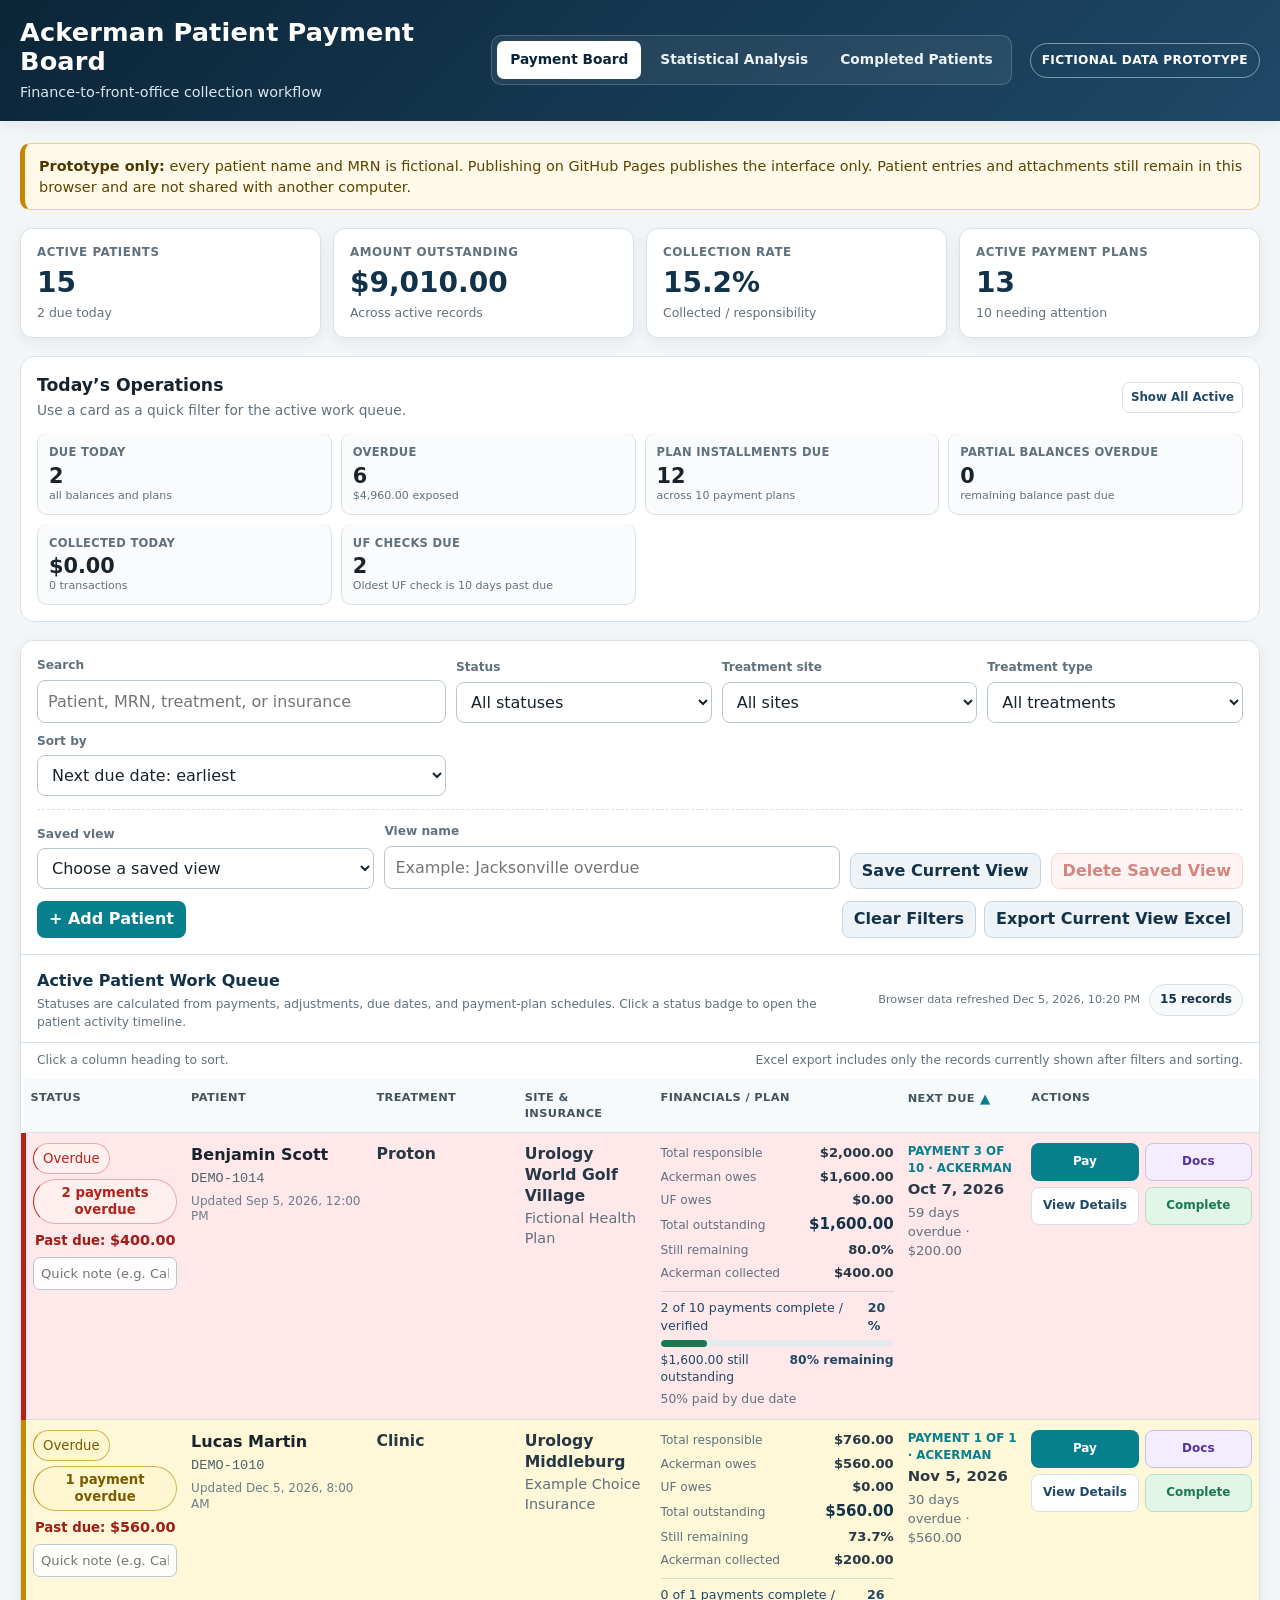
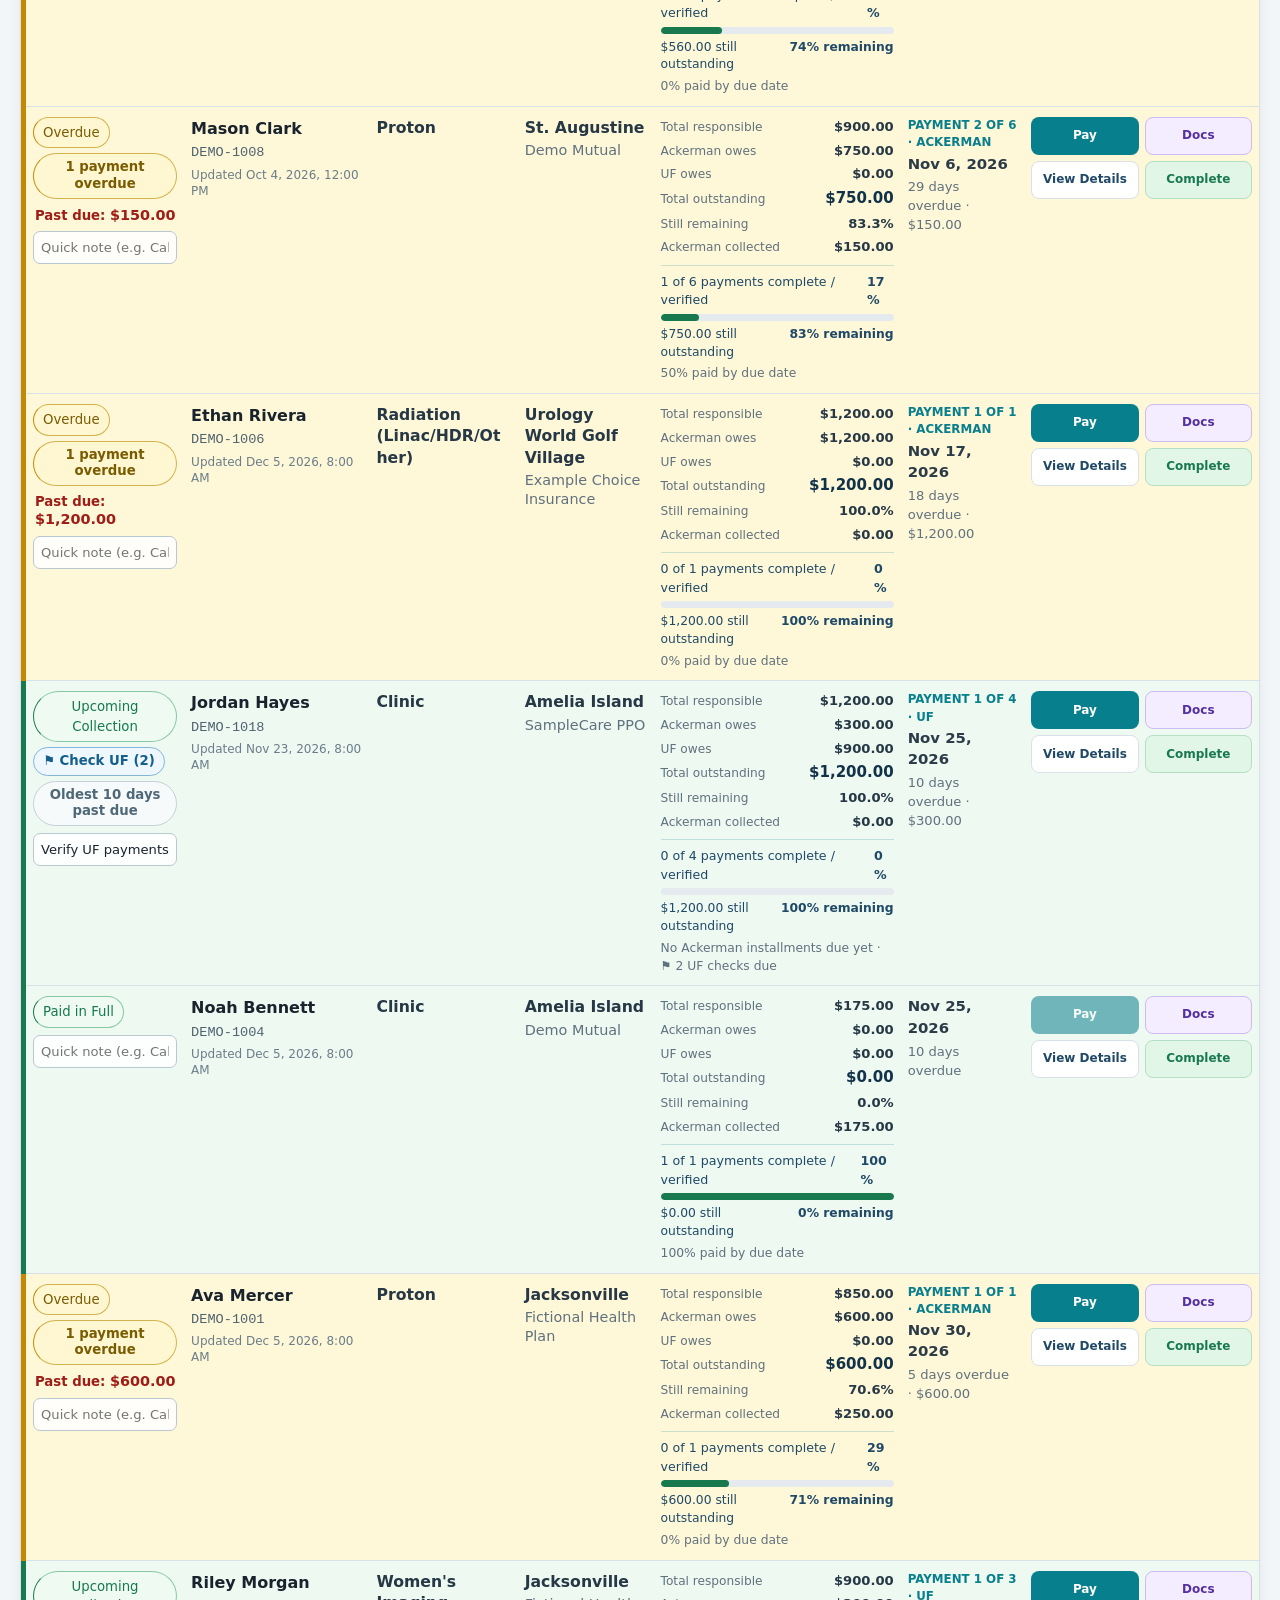
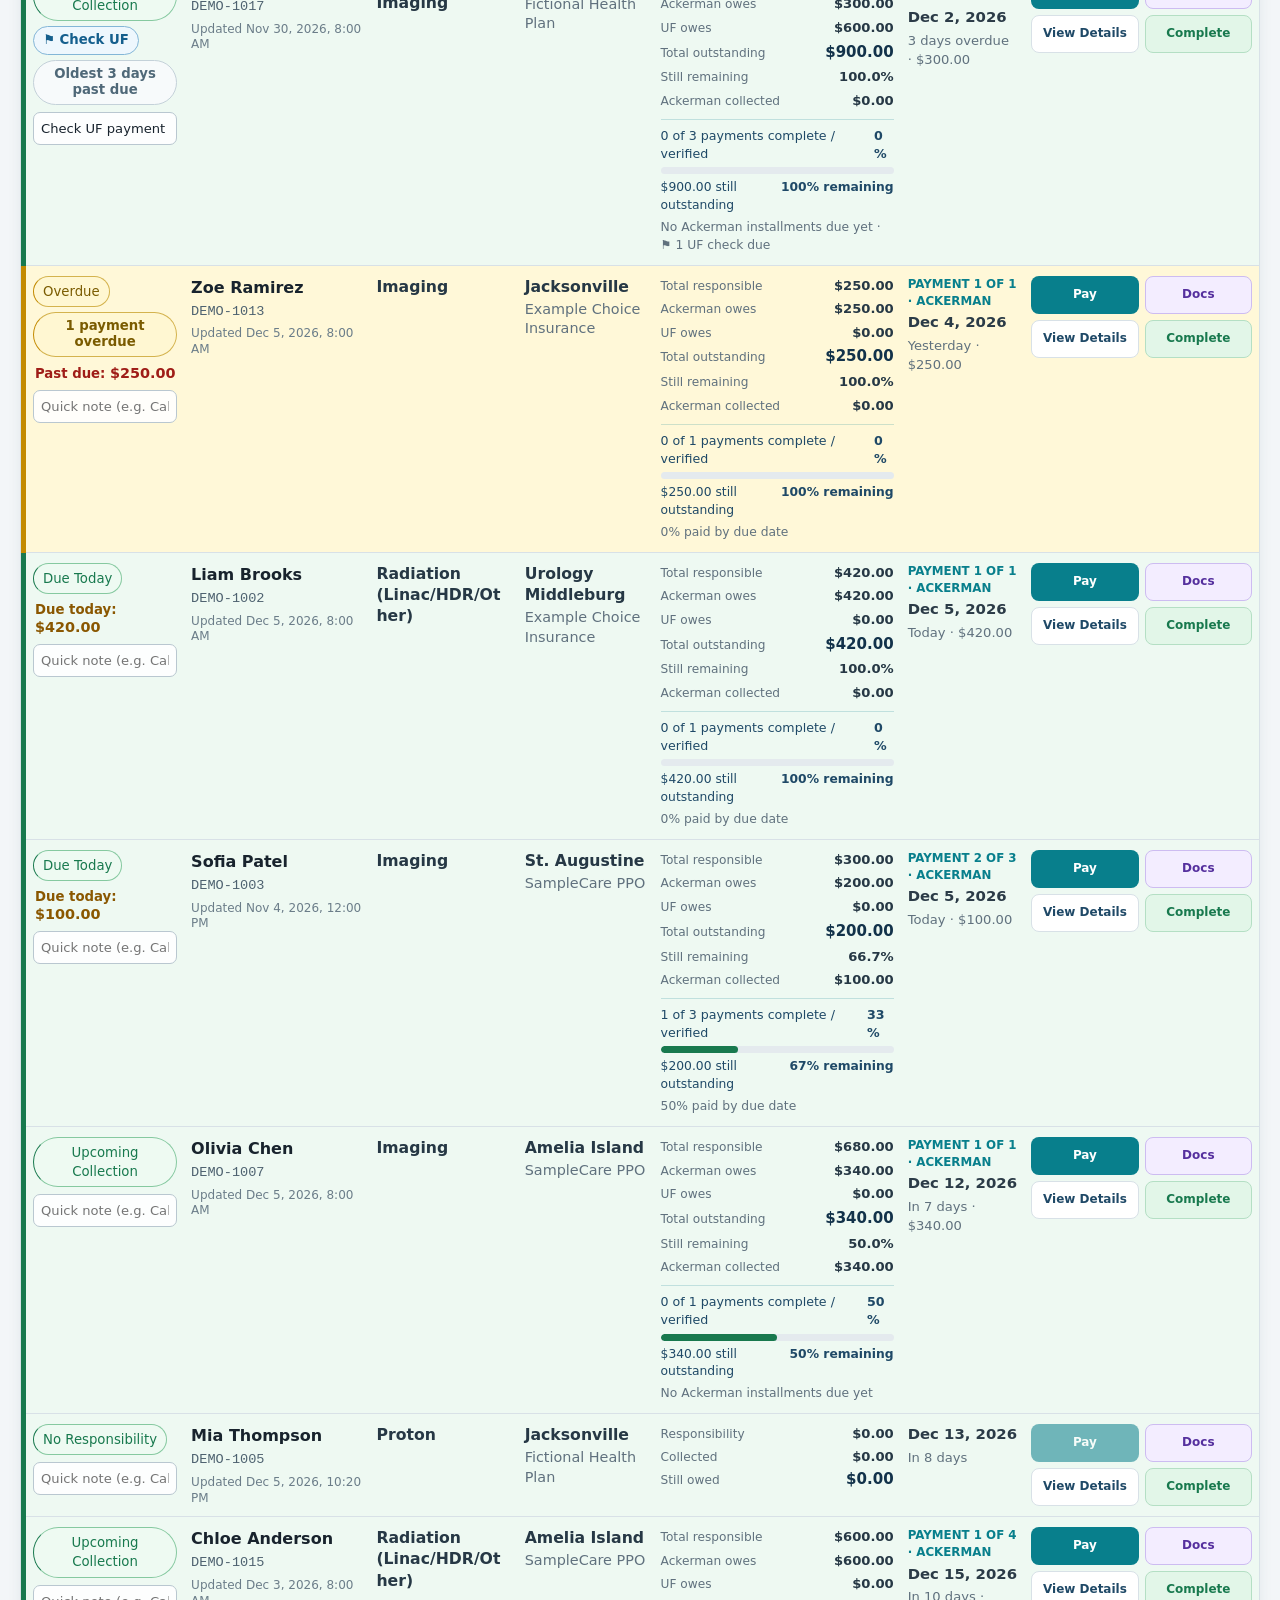
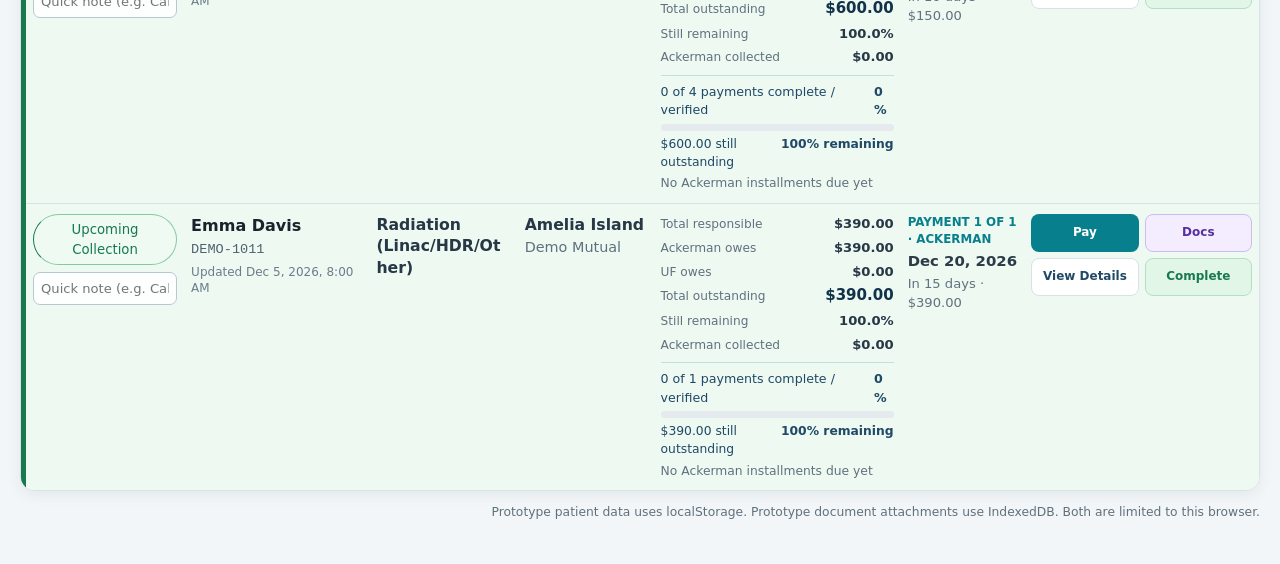
==== commit 05ff8329: "Add files via upload" ====
--- a/index.html
+++ b/index.html
@@ -9,9 +9,10 @@
   <link rel="stylesheet" href="styles.css">
   <script src="data.js" defer></script>
   <script src="documents.js" defer></script>
+  <script src="excel-export.js" defer></script>
   <script src="board.js" defer></script>
 </head>
-<body>
+<body class="payment-board-page">
   <header class="app-header">
     <div class="header-inner">
       <div class="brand">
@@ -48,7 +49,7 @@
         <div class="summary-value" id="collectionRate">0%</div>
         <div class="summary-subtext">Collected / responsibility</div>
       </article>
-      <article class="summary-card purple-accent">
+      <article class="summary-card">
         <div class="summary-label">Active Payment Plans</div>
         <div class="summary-value" id="planCount">0</div>
         <div class="summary-subtext" id="planAttention">0 needing attention</div>
@@ -70,7 +71,7 @@
         <button class="operation-card danger" type="button" data-quick-filter="Overdue">
           <span class="operation-label">Overdue</span><strong id="opsOverdue">0</strong><small id="opsOverdueAmount">$0 exposed</small>
         </button>
-        <button class="operation-card purple" type="button" data-quick-filter="Plan Attention">
+        <button class="operation-card" type="button" data-quick-filter="Plan Attention">
           <span class="operation-label">Plan Installments Due</span><strong id="opsPlanAttention">0</strong><small id="opsPlanAttentionContext">across 0 payment plans</small>
         </button>
         <button class="operation-card gold" type="button" data-quick-filter="Partial Overdue">
@@ -79,11 +80,8 @@
         <button class="operation-card green" type="button" data-quick-filter="Collected Today">
           <span class="operation-label">Collected Today</span><strong id="opsCollectedToday">$0</strong><small id="opsTransactionCount">0 transactions</small>
         </button>
-        <button class="operation-card blue" type="button" data-quick-filter="Outcomes Today">
-          <span class="operation-label">Outcomes Recorded</span><strong id="opsOutcomesToday">0</strong><small>today’s collection activity</small>
-        </button>
-        <button class="operation-card" type="button" data-quick-filter="Follow Up">
-          <span class="operation-label">Follow-ups Due</span><strong id="opsFollowUps">0</strong><small>today or earlier</small>
+        <button class="operation-card blue" type="button" data-quick-filter="UF Check">
+          <span class="operation-label">UF Checks Due</span><strong id="opsUfChecks">0</strong><small id="opsUfChecksContext">UF-responsible payments whose due date has passed</small>
         </button>
       </div>
     </section>
@@ -93,7 +91,7 @@
         <div class="toolbar-grid">
           <div class="field">
             <label for="searchInput">Search</label>
-            <input id="searchInput" type="search" autocomplete="off" placeholder="Patient, MRN, physician, or insurance">
+            <input id="searchInput" type="search" autocomplete="off" placeholder="Patient, MRN, treatment, or insurance">
           </div>
           <div class="field">
             <label for="statusFilter">Status</label>
@@ -101,15 +99,10 @@
               <option value="all">All statuses</option>
               <option value="Overdue">Overdue</option>
               <option value="Due Today">Due Today</option>
-              <option value="Upcoming Collection">Upcoming Collection</option>
-              <option value="Partially Paid">All Partially Paid</option>
-              <option value="Partial Overdue">Partially Paid - Overdue</option>
-              <option value="Partial Due Today">Partially Paid - Due Today</option>
-              <option value="Payment Plan">All Payment Plans</option>
-              <option value="Plan Overdue">Payment Plan - Overdue</option>
-              <option value="Plan Due Today">Payment Plan - Due Today</option>
-              <option value="Plan Grace Period">Payment Plan - Grace Period</option>
-              <option value="Plan On Schedule">Payment Plan - On Schedule</option>
+              <option value="Overdue or Due Today">Overdue and Due Today</option>
+              <option value="UF Check Due">UF Checks Due</option>
+              <option value="Payment Plans">Payment Plans</option>
+              <option value="Upcoming Collection">Upcoming Collections</option>
               <option value="Paid in Full">Paid in Full</option>
               <option value="No Responsibility">No Responsibility</option>
             </select>
@@ -117,10 +110,6 @@
           <div class="field">
             <label for="locationFilter">Treatment site</label>
             <select id="locationFilter"><option value="all">All sites</option></select>
-          </div>
-          <div class="field">
-            <label for="physicianFilter">Physician</label>
-            <select id="physicianFilter"><option value="all">All physicians</option></select>
           </div>
           <div class="field">
             <label for="treatmentFilter">Treatment type</label>
@@ -137,8 +126,8 @@
               <option value="mrn:desc">MRN: Z-A</option>
               <option value="status:asc">Status: urgent first</option>
               <option value="status:desc">Status: reverse priority</option>
-              <option value="physician:asc">Physician: A-Z</option>
-              <option value="physician:desc">Physician: Z-A</option>
+              <option value="ufCheckAge:desc">UF check: oldest first</option>
+              <option value="ufCheckAge:asc">UF check: newest first</option>
               <option value="location:asc">Treatment site: A-Z</option>
               <option value="location:desc">Treatment site: Z-A</option>
               <option value="treatment:asc">Treatment type: A-Z</option>
@@ -174,7 +163,7 @@
           </div>
           <div class="toolbar-actions-right">
             <button class="btn btn-secondary" id="clearFiltersButton" type="button">Clear Filters</button>
-            <button class="btn btn-secondary" id="exportButton" type="button">Export Current View CSV</button>
+            <button class="btn btn-secondary" id="exportButton" type="button">Export Current View Excel</button>
           </div>
         </div>
       </div>
@@ -192,7 +181,7 @@
 
       <div class="table-meta">
         <span>Click a column heading to sort.</span>
-        <span>CSV export includes only the records currently shown after filters and sorting.</span>
+        <span>Excel export includes only the records currently shown after filters and sorting.</span>
       </div>
 
       <div class="table-wrap">
@@ -200,18 +189,18 @@
           <caption class="sr-only">Active patient payment work queue</caption>
           <colgroup>
             <col style="width: 13%">
-            <col style="width: 17%">
             <col style="width: 15%">
-            <col style="width: 14%">
-            <col style="width: 18%">
+            <col style="width: 12%">
             <col style="width: 11%">
-            <col style="width: 12%">
+            <col style="width: 20%">
+            <col style="width: 10%">
+            <col style="width: 19%">
           </colgroup>
           <thead>
             <tr>
               <th scope="col"><button class="sort-button" type="button" data-sort-key="status">Status <span class="sort-indicator" aria-hidden="true"></span></button></th>
               <th scope="col"><button class="sort-button" type="button" data-sort-key="name">Patient <span class="sort-indicator" aria-hidden="true"></span></button></th>
-              <th scope="col"><button class="sort-button" type="button" data-sort-key="physician">Care <span class="sort-indicator" aria-hidden="true"></span></button></th>
+              <th scope="col"><button class="sort-button" type="button" data-sort-key="treatment">Treatment <span class="sort-indicator" aria-hidden="true"></span></button></th>
               <th scope="col"><button class="sort-button" type="button" data-sort-key="location">Site &amp; Insurance <span class="sort-indicator" aria-hidden="true"></span></button></th>
               <th scope="col"><button class="sort-button" type="button" data-sort-key="owed">Financials / Plan <span class="sort-indicator" aria-hidden="true"></span></button></th>
               <th scope="col"><button class="sort-button" type="button" data-sort-key="actionDate">Next Due <span class="sort-indicator" aria-hidden="true"></span></button></th>
@@ -238,7 +227,6 @@
           <h2 id="patientDialogTitle">Add Patient</h2>
           <p>Enter fictional prototype information only.</p>
         </div>
-        <button class="icon-button" type="button" data-close="patientDialog" aria-label="Close">&times;</button>
       </div>
       <div class="modal-body">
         <input type="hidden" id="patientId">
@@ -253,27 +241,24 @@
             <input id="patientMrn" required maxlength="30" placeholder="DEMO-1017">
           </div>
           <div class="field">
-            <label for="patientPhysician">Physician</label>
-            <input id="patientPhysician" required maxlength="100" placeholder="Dr. Jordan Lee">
-          </div>
-          <div class="field">
             <label for="patientLocation">Treatment site</label>
             <select id="patientLocation" required>
               <option>Jacksonville</option>
               <option>Amelia Island</option>
-              <option>Orange Park</option>
               <option>St. Augustine</option>
+              <option>Urology World Golf Village</option>
+              <option>Urology Middleburg</option>
             </select>
           </div>
           <div class="field">
             <label for="patientTreatment">Treatment type</label>
             <select id="patientTreatment" required>
-              <option>Proton Therapy</option>
-              <option>Radiation Therapy</option>
-              <option>Imaging</option>
-              <option>Consultation</option>
-              <option>Other</option>
-            </select>
+                <option>Proton</option>
+                <option>Radiation (Linac/HDR/Other)</option>
+                <option>Imaging</option>
+                <option>Clinic</option>
+                <option>Women's Imaging</option>
+              </select>
           </div>
           <div class="field">
             <label for="patientInsurance">Insurance</label>
@@ -291,16 +276,20 @@
           <div class="field">
             <label for="patientDate">Collection date</label>
             <input id="patientDate" type="date" required>
-            <span class="field-hint" id="collectionDateHint">Used for non-payment-plan accounts.</span>
+            <span class="field-hint" id="collectionDateHint">For payment plans, this follows the first scheduled payment.</span>
           </div>
           <div class="field">
             <label for="patientArrangement">Account arrangement</label>
             <select id="patientArrangement" required>
-              <option value="Standard Collection">Standard Collection</option>
               <option value="Payment Plan">Payment Plan</option>
-              <option value="No Responsibility">No Patient Responsibility</option>
-            </select>
-            <span class="field-hint">Upcoming, due, overdue, partial, and paid statuses are calculated automatically.</span>
+              <option value="No Responsibility">No Payment Responsibility</option>
+            </select>
+            <span class="field-hint">Every account is either a Payment Plan or No Payment Responsibility. A one-payment account is still a Payment Plan.</span>
+          </div>
+          <div class="field">
+            <label for="patientStatusNote">Status / action note</label>
+            <input id="patientStatusNote" maxlength="120" placeholder="Example: Call patient">
+            <span class="field-hint">This appears directly under the patient's status and can also be edited from the board.</span>
           </div>
           <div class="field" id="noResponsibilityReasonField" hidden>
             <label for="noResponsibilityReason">No-responsibility reason</label>
@@ -311,15 +300,15 @@
             <div class="plan-editor-header">
               <div>
                 <h3 id="paymentPlanHeading">Payment Plan Schedule</h3>
-                <p>Create every installment and choose each due date. Payments are applied to the oldest unpaid installment first.</p>
+                <p>Generate a starting schedule with 1–24 payments, then manually edit any due date, amount, or responsibility assignment. A one-payment plan is still a payment plan.</p>
               </div>
-              <span class="status-pill plan">Payment Plan</span>
+              <span class="status-pill health-green">Payment Plan</span>
             </div>
 
             <div class="plan-config-grid extended">
               <div class="field">
                 <label for="planInstallmentCount">Number of payments</label>
-                <input id="planInstallmentCount" type="number" min="2" max="24" step="1" value="4">
+                <input id="planInstallmentCount" type="number" min="1" max="24" step="1" value="1">
               </div>
               <div class="field">
                 <label for="planFirstDueDate">First due date</label>
@@ -334,33 +323,15 @@
                   <option value="quarterly">Every 3 months</option>
                 </select>
               </div>
-              <div class="field">
-                <label for="planGraceDays">Grace period (days)</label>
-                <input id="planGraceDays" type="number" min="0" max="30" step="1" value="0">
+              <div class="plan-config-actions build-schedule-action">
+                <button class="btn btn-primary btn-build-schedule" id="buildPlanButton" type="button">Build / Generate Payment Schedule</button>
               </div>
-              <div class="field">
-                <label for="planPromiseDate">Promise-to-pay date</label>
-                <input id="planPromiseDate" type="date">
-              </div>
-              <div class="field">
-                <label for="planShiftDays">Shift unpaid dates</label>
-                <div class="inline-control"><input id="planShiftDays" type="number" min="-365" max="365" step="1" value="30"><button class="btn btn-ghost" id="shiftPlanButton" type="button">Shift</button></div>
-              </div>
-              <div class="plan-config-actions">
-                <button class="btn btn-secondary" id="buildPlanButton" type="button">Build Schedule</button>
-                <button class="btn btn-ghost" id="rebalancePlanButton" type="button">Rebalance All</button>
-                <button class="btn btn-ghost" id="redistributeRemainingButton" type="button">Redistribute Unpaid</button>
-              </div>
-            </div>
-            <div class="field plan-change-reason" id="planChangeReasonField" hidden>
-              <label for="planChangeReason">Reason for changing an existing plan</label>
-              <input id="planChangeReason" maxlength="300" placeholder="Required when due dates, amounts, skips, or terms change">
             </div>
 
             <div class="plan-target-note" id="planTargetNote">Schedule target: $0.00</div>
             <div class="plan-schedule-wrap">
               <table class="plan-schedule-table">
-                <thead><tr><th>Payment</th><th>Due date</th><th>Amount</th><th>Progress</th><th>Skip / defer</th></tr></thead>
+                <thead><tr><th>Payment</th><th>Due date</th><th>Amount</th><th>Progress</th><th>Responsibility</th></tr></thead>
                 <tbody id="planScheduleBody"></tbody>
               </table>
               <div class="plan-schedule-empty" id="planScheduleEmpty">Build the schedule to add installment due dates.</div>
@@ -372,7 +343,7 @@
             <label for="patientNotes">Finance note</label>
             <textarea id="patientNotes" rows="3" maxlength="1000" placeholder="Optional collection instructions"></textarea>
           </div>
-          <div class="form-callout">Amount still owed and status are calculated automatically from the financial ledger. Existing paid installments cannot be removed or reduced below the amount already paid.</div>
+          <div class="form-callout">Amount still owed is calculated from the financial ledger. Payment-plan due dates and amounts are intentionally manual; the schedule total is shown for reference but does not block saving.</div>
         </div>
       </div>
       <div class="modal-footer">
@@ -413,8 +384,9 @@
             <select id="paymentLocation" required>
               <option>Jacksonville</option>
               <option>Amelia Island</option>
-              <option>Orange Park</option>
               <option>St. Augustine</option>
+              <option>Urology World Golf Village</option>
+              <option>Urology Middleburg</option>
             </select>
           </div>
           <div class="field">
@@ -464,23 +436,41 @@
     </div>
   </dialog>
 
-  <dialog id="outcomeDialog">
-    <form id="outcomeForm" method="dialog">
-      <div class="modal-header"><div><h2>Record Collection Outcome</h2><p id="outcomePatientLabel">-</p></div><button class="icon-button" type="button" data-close="outcomeDialog" aria-label="Close">&times;</button></div>
+
+  <dialog id="completionDialog">
+    <form id="completionForm" method="dialog">
+      <div class="modal-header">
+        <div>
+          <h2>Complete Patient</h2>
+          <p id="completionPatientLabel">Choose why this patient is leaving the active work queue.</p>
+        </div>
+      </div>
       <div class="modal-body">
-        <input type="hidden" id="outcomePatientId">
+        <input type="hidden" id="completionPatientId">
+        <div class="completion-balance-callout" id="completionBalanceCallout"></div>
         <div class="form-grid">
-          <div class="field"><label for="outcomeType">Outcome</label><select id="outcomeType" required>
-            <option>Patient Declined</option><option>Patient Unable to Pay</option><option>Card Declined</option><option>Patient Disputed Balance</option><option>Payment Plan Requested</option><option>Sent to Finance</option><option>Patient Not Present</option><option>Follow-up Required</option><option>Promise to Pay</option><option>Other</option>
-          </select></div>
-          <div class="field"><label for="outcomeDate">Outcome date</label><input id="outcomeDate" type="date" required></div>
-          <div class="field"><label for="outcomeLocation">Treatment site</label><select id="outcomeLocation" required><option>Jacksonville</option><option>Amelia Island</option><option>Orange Park</option><option>St. Augustine</option></select></div>
-          <div class="field"><label for="outcomeFollowUpDate">Follow-up date</label><input id="outcomeFollowUpDate" type="date"></div>
-          <div class="field"><label for="outcomePromiseDate">Promise-to-pay date</label><input id="outcomePromiseDate" type="date"></div>
-          <div class="field full"><label for="outcomeNote">Outcome note</label><textarea id="outcomeNote" rows="3" maxlength="1000" required placeholder="Describe what occurred and the next step"></textarea></div>
-        </div>
-      </div>
-      <div class="modal-footer"><button class="btn btn-secondary" type="button" data-close="outcomeDialog">Cancel</button><button class="btn btn-primary" type="submit">Save Outcome</button></div>
+          <div class="field full">
+            <label for="completionReason">Completion reason</label>
+            <select id="completionReason" required>
+              <option value="">Choose a reason</option>
+              <option>Treatment completed</option>
+              <option>Patient cancelled treatment</option>
+              <option>Patient deceased</option>
+              <option>Transferred / referred elsewhere</option>
+              <option>Administrative closure</option>
+              <option>Other</option>
+            </select>
+          </div>
+          <div class="field full">
+            <label for="completionNote">Completion note</label>
+            <textarea id="completionNote" rows="3" maxlength="500" placeholder="Optional additional detail"></textarea>
+          </div>
+        </div>
+      </div>
+      <div class="modal-footer">
+        <button class="btn btn-secondary" type="button" id="cancelCompletionButton">Cancel</button>
+        <button class="btn btn-success" type="submit">Complete &amp; Archive</button>
+      </div>
     </form>
   </dialog>
 
--- a/styles.css
+++ b/styles.css
@@ -1740,7 +1740,7 @@
 
 .date-kicker {
   margin-bottom: 2px;
-  color: var(--plan-accent);
+  color: var(--teal-700);
   font-size: 0.65rem;
   font-weight: 820;
   text-transform: uppercase;
@@ -1761,7 +1761,7 @@
 }
 
 .progress-fill.plan-fill {
-  background: linear-gradient(90deg, #8d67db, var(--plan-accent));
+  background: var(--teal-700);
 }
 
 .compact-progress {
@@ -1772,7 +1772,7 @@
 .plan-progress-block {
   margin-top: 8px;
   padding-top: 7px;
-  border-top: 1px solid rgba(105, 65, 198, 0.2);
+  border-top: 1px solid rgba(8, 127, 140, 0.2);
 }
 
 .plan-progress-label {
@@ -1781,7 +1781,7 @@
   align-items: center;
   justify-content: space-between;
   gap: 7px;
-  color: #4e3a73;
+  color: var(--navy-800);
   font-size: 0.67rem;
 }
 
@@ -1801,9 +1801,9 @@
 
 .payment-plan-editor {
   padding: 14px;
-  border: 1px solid #cdbcf1;
+  border: 1px solid #b8d9dc;
   border-radius: 11px;
-  background: #fbf9ff;
+  background: #f7fcfc;
 }
 
 .plan-editor-header,
@@ -1847,8 +1847,8 @@
   margin-top: 10px;
   padding: 8px 10px;
   border-radius: 8px;
-  color: #4e3a73;
-  background: #f1eaff;
+  color: #234553;
+  background: #edf7f8;
   font-size: 0.74rem;
   font-weight: 760;
 }
@@ -1858,7 +1858,8 @@
   border: 1px solid var(--border);
   border-radius: 9px;
   background: #ffffff;
-  overflow: hidden;
+  overflow-x: auto;
+  overflow-y: hidden;
 }
 
 .plan-schedule-table {
@@ -2314,9 +2315,6 @@
 .locked-label { display: block; color: var(--paid-accent); font-size: .66rem; margin-top: 2px; }
 .installment-editor-progress { display: flex; flex-direction: column; color: var(--navy); }
 .installment-editor-progress span { color: var(--muted); font-size: .7rem; }
-.skip-control { display: inline-flex; gap: 5px; align-items: center; font-size: .76rem; font-weight: 750; color: var(--muted); }
-.skip-control input { width: auto; }
-.skip-reason { margin-top: 5px; min-width: 140px; font-size: .73rem; padding: 6px 7px; }
 .plan-schedule-table { min-width: 760px; }
 
 .details-summary.four-up { grid-template-columns: repeat(4, minmax(0, 1fr)); }
@@ -2342,18 +2340,6 @@
 .ledger-type.negative { color: var(--overdue-accent); background: #fff0ef; }
 .negative-money { color: var(--overdue-accent); }
 
-.outcome-list { display: grid; gap: 9px; }
-.outcome-item {
-  border: 1px solid var(--border);
-  border-radius: 9px;
-  padding: 11px;
-  background: #f9fbfc;
-}
-.outcome-item > div:first-child { display: flex; justify-content: space-between; gap: 14px; }
-.outcome-item > div:first-child span { color: var(--muted); font-size: .76rem; }
-.outcome-item p { margin: 7px 0; color: #40515f; font-size: .82rem; }
-.outcome-meta { display: flex; gap: 7px; align-items: center; flex-wrap: wrap; }
-
 .activity-section { scroll-margin-top: 10px; }
 .activity-timeline { position: relative; padding-left: 20px; }
 .activity-timeline::before { content: ""; position: absolute; left: 6px; top: 7px; bottom: 7px; width: 2px; background: #dbe5eb; }
@@ -2361,8 +2347,7 @@
 .activity-marker { position: absolute; left: -20px; top: 7px; width: 14px; height: 14px; border-radius: 50%; border: 3px solid #fff; background: var(--teal); box-shadow: 0 0 0 1px #a6bac6; }
 .activity-payment .activity-marker { background: var(--paid-accent); }
 .activity-adjustment .activity-marker { background: var(--partial-accent); }
-.activity-outcome .activity-marker { background: var(--ready-accent); }
-.activity-plan .activity-marker { background: var(--plan-accent); }
+.activity-plan .activity-marker { background: var(--teal-700); }
 .activity-document .activity-marker { background: #65788a; }
 .activity-completion .activity-marker { background: #18794e; }
 .activity-content { border: 1px solid var(--border); border-radius: 9px; padding: 10px 11px; background: #fff; }
@@ -2388,7 +2373,6 @@
   .saved-view-bar, .plan-config-grid.extended { grid-template-columns: 1fr; }
   .saved-view-bar .btn { width: 100%; }
   .activity-heading { flex-direction: column; gap: 2px; }
-  .outcome-item > div:first-child { flex-direction: column; gap: 2px; }
   .details-summary.four-up { grid-template-columns: 1fr 1fr; }
 }
 
@@ -2451,3 +2435,446 @@
     margin-left: 0;
   }
 }
+
+
+/* Version 5 payment-workflow refinements ---------------------------------- */
+.health-green {
+  border-left-color: var(--paid-accent) !important;
+  background: #eef9f2;
+}
+
+.health-yellow {
+  border-left-color: #c38a00 !important;
+  background: #fff8d8;
+}
+
+.health-red {
+  border-left-color: var(--overdue-accent) !important;
+  background: #ffe8ea;
+}
+
+.status-pill.health-green {
+  color: var(--paid-accent);
+  border-color: #86c9a0;
+  background: #eefaf2;
+}
+
+.status-pill.health-yellow {
+  color: #7a5b00;
+  border-color: #d4b34e;
+  background: #fff7d2;
+}
+
+.status-pill.health-red {
+  color: var(--overdue-accent);
+  border-color: #eeaaa5;
+  background: #fff0ef;
+}
+
+.status-pill.uf-flag {
+  color: #155f8d;
+  border-color: #83b6d7;
+  background: #eef7fd;
+}
+
+.status-pill.uf-pending {
+  color: #4d6676;
+  border-color: #aebdc7;
+  background: #f5f8fa;
+}
+
+.status-pill.status-subline {
+  flex-basis: 100%;
+  width: fit-content;
+}
+
+.status-note-input {
+  width: 100%;
+  margin-top: 7px;
+  padding: 6px 7px;
+  border-radius: 7px;
+  font-size: .71rem;
+  background: rgba(255, 255, 255, .9);
+}
+
+.status-note-readonly {
+  margin-top: 6px;
+  padding: 5px 7px;
+  border: 1px solid var(--border);
+  border-radius: 7px;
+  color: #40515f;
+  background: rgba(255, 255, 255, .75);
+  font-size: .71rem;
+}
+
+.btn-build-schedule {
+  min-height: 46px;
+  padding: 11px 18px;
+  font-size: .9rem;
+  box-shadow: 0 6px 16px rgba(8, 127, 140, .16);
+}
+
+.build-schedule-action {
+  grid-column: 1 / -1;
+  justify-content: flex-start;
+  padding-top: 2px;
+}
+
+.plan-target-note {
+  color: #234553;
+  background: #edf7f8;
+}
+
+.plan-total-row.manual {
+  color: #345261;
+  border-color: #c5d9df;
+  background: #f5fafb;
+}
+
+.responsibility-choice {
+  display: grid;
+  grid-template-columns: 1fr;
+  gap: 6px;
+}
+
+.responsibility-option {
+  min-width: 0;
+  padding: 7px 8px;
+  border: 1px solid var(--border-strong);
+  border-radius: 8px;
+  display: flex;
+  align-items: center;
+  gap: 6px;
+  color: #314754;
+  background: #fff;
+  font-size: .72rem;
+  font-weight: 760;
+  cursor: pointer;
+}
+
+.responsibility-option:has(input:checked) {
+  border-color: var(--teal-700);
+  box-shadow: 0 0 0 2px rgba(8, 127, 140, .12);
+  background: #effafb;
+}
+
+.responsibility-option input,
+.uf-verify-control input {
+  width: auto;
+  margin: 0;
+}
+
+.uf-verify-control {
+  margin-top: 7px;
+  padding: 7px 8px;
+  border-radius: 8px;
+  display: flex;
+  align-items: center;
+  gap: 6px;
+  color: #155f8d;
+  background: #eef7fd;
+  font-size: .71rem;
+  font-weight: 760;
+}
+
+.uf-check-flag {
+  margin-top: 6px;
+  padding: 6px 7px;
+  border: 1px solid #e1bd68;
+  border-radius: 7px;
+  color: #6f5200;
+  background: #fff8da;
+  font-size: .68rem;
+  font-weight: 800;
+}
+
+.health-progress {
+  background: var(--paid-accent);
+}
+
+.plan-schedule-table {
+  min-width: 860px;
+}
+
+.plan-schedule-table th:nth-child(1),
+.plan-schedule-table td:nth-child(1) { width: 16%; }
+.plan-schedule-table th:nth-child(2),
+.plan-schedule-table td:nth-child(2) { width: 17%; }
+.plan-schedule-table th:nth-child(3),
+.plan-schedule-table td:nth-child(3) { width: 15%; }
+.plan-schedule-table th:nth-child(4),
+.plan-schedule-table td:nth-child(4) { width: 15%; }
+.plan-schedule-table th:nth-child(5),
+.plan-schedule-table td:nth-child(5) { width: 37%; }
+
+/* Version 5.1 UF verification and responsibility progress ---------------- */
+.status-pill.uf-flag-action {
+  appearance: none;
+  font: inherit;
+  font-size: .69rem;
+  font-weight: 840;
+  line-height: 1.25;
+  cursor: pointer;
+}
+
+.status-pill.uf-flag-action:hover {
+  filter: brightness(.96);
+  box-shadow: 0 0 0 2px rgba(21, 95, 141, .10);
+}
+
+.plan-financial-stack {
+  gap: 4px;
+}
+
+.plan-progress-amounts,
+.plan-progress-heading {
+  margin-top: 5px;
+  display: flex;
+  align-items: baseline;
+  justify-content: space-between;
+  gap: 8px;
+  color: var(--navy-800);
+  font-size: .67rem;
+}
+
+.plan-progress-amounts strong,
+.plan-progress-heading strong {
+  font-variant-numeric: tabular-nums;
+  white-space: nowrap;
+}
+
+.plan-progress-heading {
+  margin: 0 0 6px;
+  font-size: .76rem;
+}
+
+.plan-account-summary,
+.plan-balance-cards {
+  grid-template-columns: repeat(4, minmax(0, 1fr));
+}
+
+.uf-verification-callout {
+  margin: 0 0 12px;
+  padding: 10px 12px;
+  border: 1px solid #83b6d7;
+  border-left: 4px solid #287aa8;
+  border-radius: 9px;
+  color: #174f70;
+  background: #eef7fd;
+  font-size: .78rem;
+}
+
+.detail-uf-check {
+  min-width: 108px;
+  padding: 6px 8px;
+  border: 1px solid #b9cbd7;
+  border-radius: 8px;
+  display: inline-flex;
+  align-items: center;
+  gap: 6px;
+  color: #31566c;
+  background: #f7fbfd;
+  font-size: .7rem;
+  font-weight: 780;
+  cursor: pointer;
+}
+
+.detail-uf-check.attention {
+  border-color: #5c9fc6;
+  box-shadow: 0 0 0 2px rgba(40, 122, 168, .10);
+  background: #eef7fd;
+}
+
+.detail-uf-check input {
+  width: auto;
+  margin: 0;
+  accent-color: var(--teal-700);
+}
+
+.uf-check-inline-flag {
+  margin-top: 4px;
+  color: #155f8d;
+  font-size: .64rem;
+  font-weight: 800;
+}
+
+#paymentPlanDetailsSection .plan-history-table {
+  min-width: 880px;
+}
+
+@media (max-width: 900px) {
+  .plan-account-summary,
+  .plan-balance-cards {
+    grid-template-columns: repeat(2, minmax(0, 1fr));
+  }
+}
+
+/* Version 5.6 workflow refinements */
+.completion-balance-callout,
+.completion-summary-callout {
+  margin: 0 0 14px;
+  padding: 11px 13px;
+  border: 1px solid #b9d8c5;
+  border-left: 4px solid var(--success);
+  border-radius: 9px;
+  color: #285a3f;
+  background: #f0faf3;
+  font-size: .82rem;
+}
+
+.completion-balance-callout.has-balance,
+.completion-summary-callout.has-balance {
+  border-color: #e6c66e;
+  border-left-color: var(--warning);
+  color: #664b00;
+  background: #fff9e8;
+}
+
+.completion-reason-inline {
+  margin-top: 5px;
+  font-style: italic;
+}
+
+.simplified-financial-summary {
+  grid-template-columns: repeat(3, minmax(0, 1fr));
+}
+
+/* The active work queue was a little too small/dense on desktop displays.
+   Increase operational text modestly without making the table bulky. */
+.payment-board-page .cell-primary { font-size: .86rem; }
+.payment-board-page .cell-secondary { font-size: .78rem; }
+.payment-board-page .mrn { font-size: .78rem; }
+.payment-board-page .financial-line { font-size: .76rem; }
+.payment-board-page .financial-line strong { font-size: .82rem; }
+.payment-board-page .financial-line.balance strong { font-size: .94rem; }
+.payment-board-page .date-main { font-size: .83rem; }
+.payment-board-page .date-relative { font-size: .74rem; }
+.payment-board-page .status-pill { font-size: .72rem; }
+.payment-board-page .status-note-input { font-size: .75rem; }
+.payment-board-page .plan-progress-label { font-size: .71rem; }
+.payment-board-page .plan-progress-subtext,
+.payment-board-page .plan-progress-amounts { font-size: .69rem; }
+
+@media (max-width: 820px) {
+  .simplified-financial-summary { grid-template-columns: repeat(2, minmax(0, 1fr)); }
+}
+
+@media (max-width: 520px) {
+  .simplified-financial-summary { grid-template-columns: 1fr; }
+}
+
+.status-pill.uf-age {
+  color: #4f6878;
+  border-color: #c4d1d9;
+  background: #f7fafb;
+  font-weight: 760;
+}
+
+
+/* Version 5.7 readability and queue-polish refinements --------------------- */
+.collapsible-panel {
+  overflow: hidden;
+}
+
+.collapsible-summary {
+  cursor: pointer;
+  list-style: none;
+  user-select: none;
+}
+
+.collapsible-summary::-webkit-details-marker { display: none; }
+.collapsible-summary::marker { content: ""; }
+
+.collapse-control {
+  flex: 0 0 auto;
+  display: inline-flex;
+  align-items: center;
+  gap: 7px;
+  min-width: 72px;
+  justify-content: flex-end;
+  color: var(--teal-700);
+  font-size: .78rem;
+  font-weight: 840;
+}
+
+.collapse-chevron {
+  display: inline-flex;
+  align-items: center;
+  justify-content: center;
+  width: 25px;
+  height: 25px;
+  border: 1px solid #bfd1d9;
+  border-radius: 999px;
+  background: #f4fafb;
+  font-size: 1.35rem;
+  line-height: 1;
+  transform: rotate(90deg);
+  transition: transform .16s ease;
+}
+
+.collapsible-panel[open] .collapse-chevron { transform: rotate(-90deg); }
+.collapsible-panel[open] .collapse-label::after { content: "Hide"; }
+.collapsible-panel:not([open]) .collapse-label::after { content: "Show"; }
+.collapsible-panel .collapse-label { font-size: 0; }
+.collapsible-panel .collapse-label::after { font-size: .78rem; }
+.collapsible-content { border-top: 0; }
+
+/* Make the active board easier to scan from the front desk without making
+   the overall row height dramatically larger. */
+.payment-board-page .cell-primary { font-size: .98rem; line-height: 1.35; }
+.payment-board-page .cell-secondary { font-size: .90rem; line-height: 1.35; }
+.payment-board-page .mrn { font-size: .85rem; }
+.payment-board-page .cell-tertiary { font-size: .75rem; }
+.payment-board-page .status-pill { font-size: .83rem; padding: 5px 9px; }
+.payment-board-page .date-kicker { font-size: .74rem; }
+.payment-board-page .date-main { font-size: .93rem; }
+.payment-board-page .date-relative { font-size: .82rem; }
+.payment-board-page .status-note-input { font-size: .82rem; }
+.payment-board-page .plan-progress-label { font-size: .79rem; }
+.payment-board-page .plan-progress-subtext,
+.payment-board-page .plan-progress-amounts { font-size: .77rem; }
+
+.status-overdue-amount,
+.status-due-amount {
+  flex-basis: 100%;
+  display: block;
+  margin-top: 2px;
+  padding-left: 2px;
+  font-size: .83rem;
+  font-weight: 760;
+  line-height: 1.3;
+  font-variant-numeric: tabular-nums;
+}
+.status-overdue-amount { color: #9f1d17; }
+.status-due-amount { color: #8a5700; }
+.status-overdue-amount strong,
+.status-due-amount strong { font-size: .90rem; }
+
+.payment-board-page .actions {
+  display: grid;
+  grid-template-columns: .78fr .78fr 1.35fr 1fr;
+  gap: 6px;
+  width: 100%;
+  align-items: stretch;
+}
+
+.payment-board-page .board-action-btn {
+  min-width: 0;
+  min-height: 38px;
+  padding: 8px 7px;
+  border-radius: 8px;
+  font-size: .75rem;
+  font-weight: 820;
+  white-space: nowrap;
+}
+
+@media (max-width: 1300px) {
+  .payment-board-page .actions { grid-template-columns: repeat(2, minmax(0, 1fr)); }
+}
+
+@media (max-width: 820px) {
+  .payment-board-page .actions { grid-template-columns: repeat(2, minmax(0, 1fr)); }
+  .collapse-control { min-width: auto; }
+}
+
+/* Version 2 final presentation font polish: active-board working text enlarged ~5–8%. */
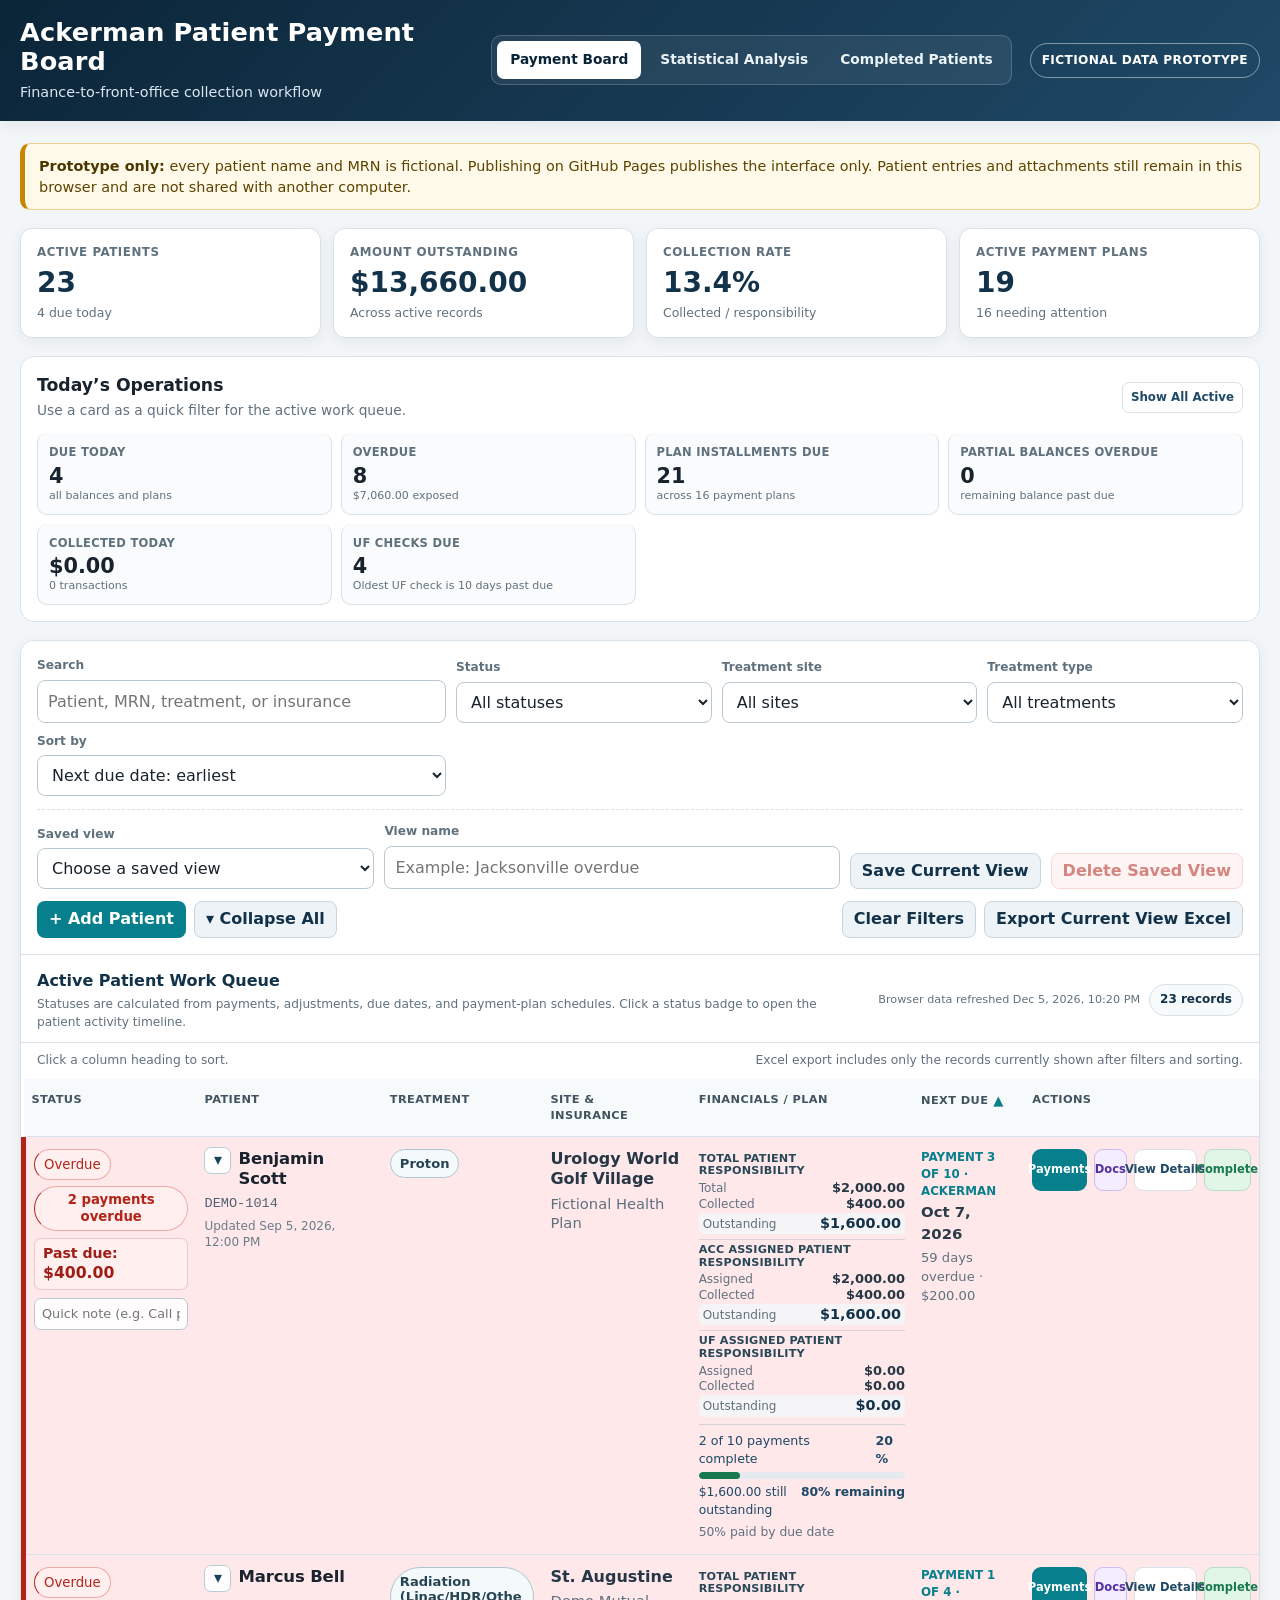
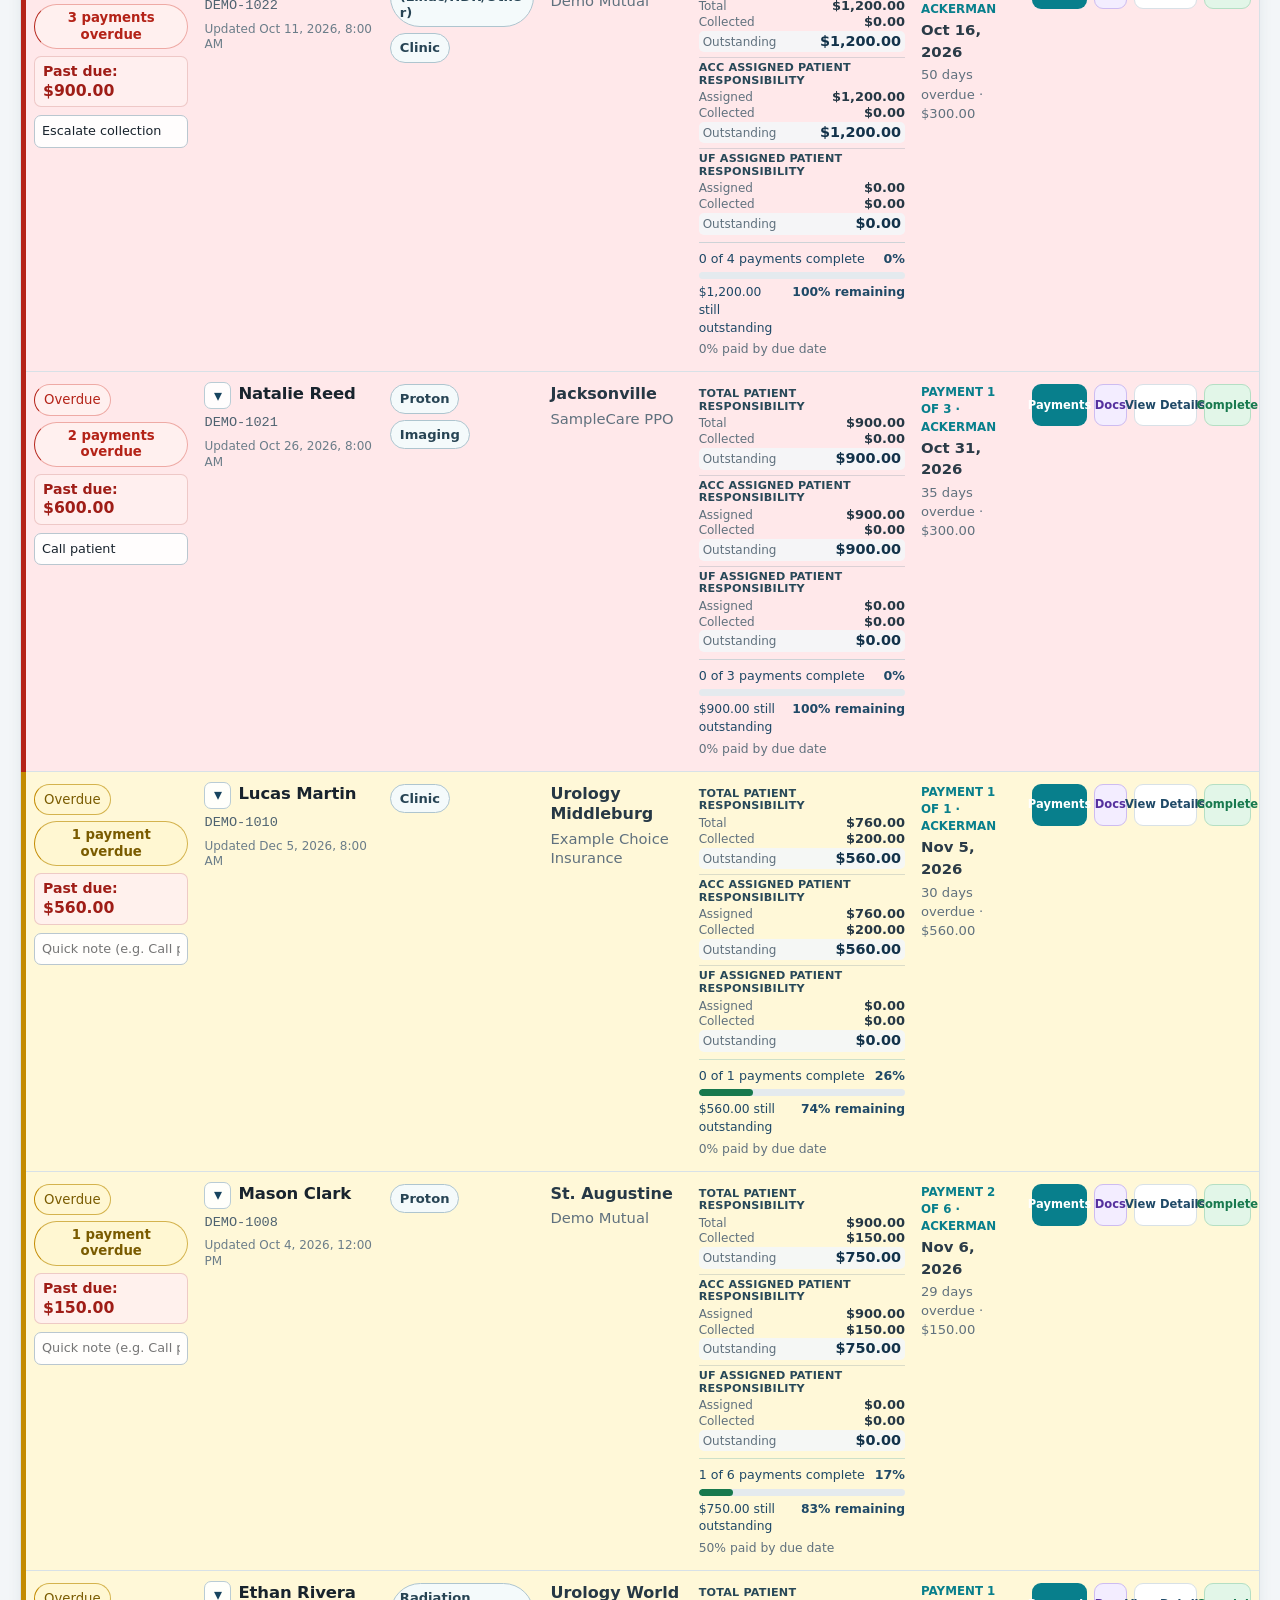
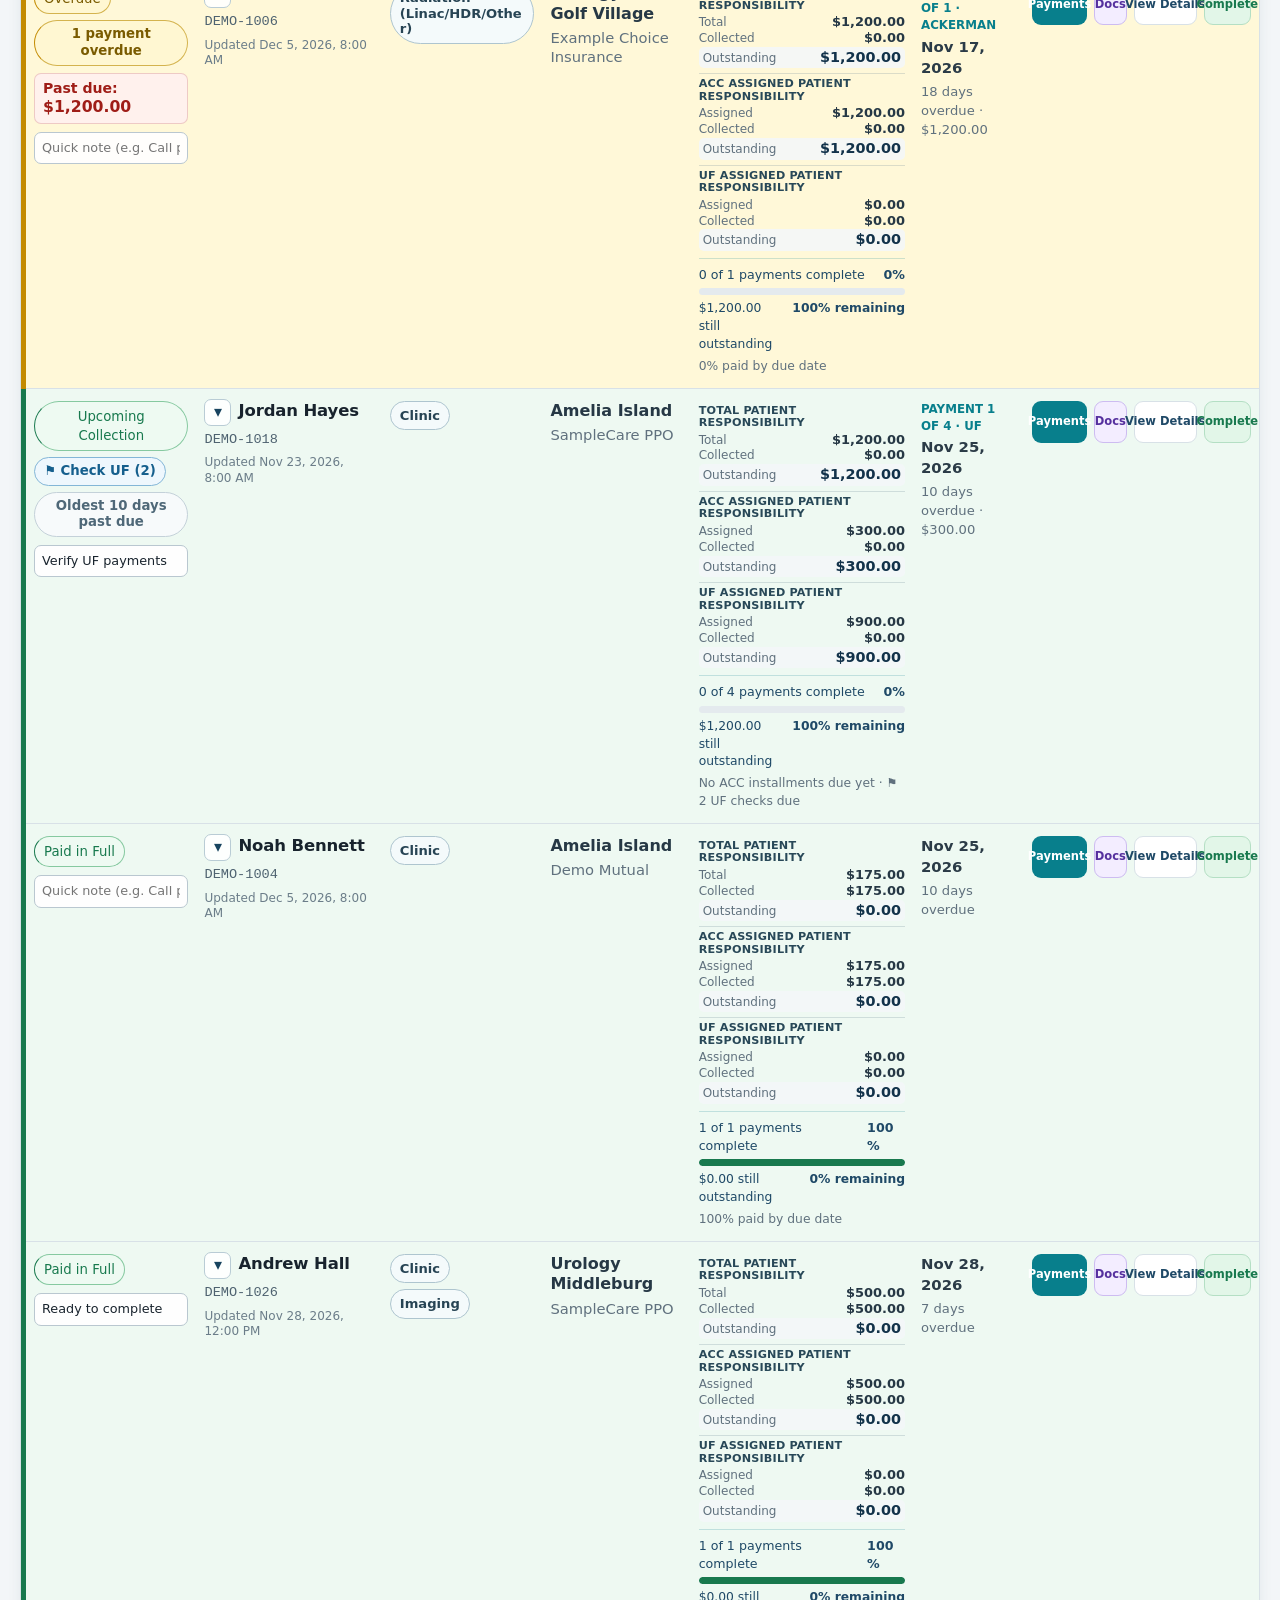
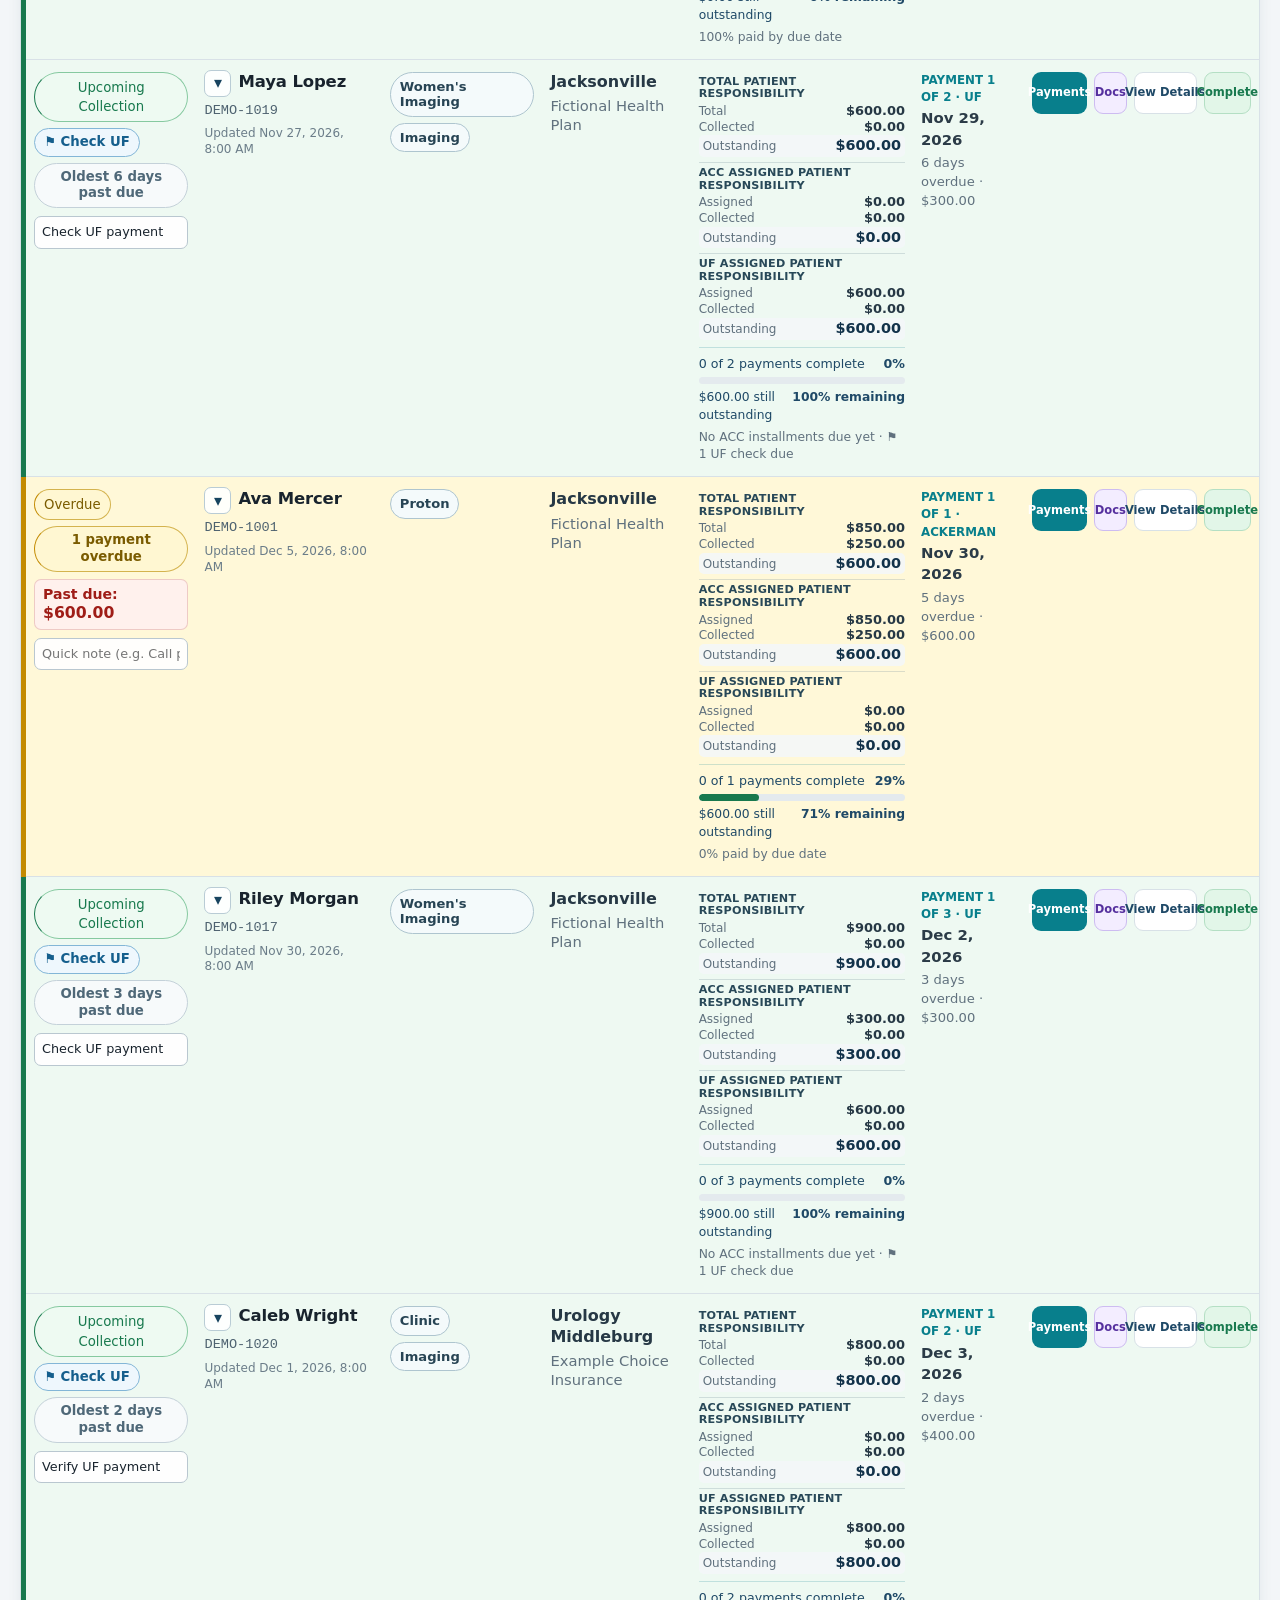
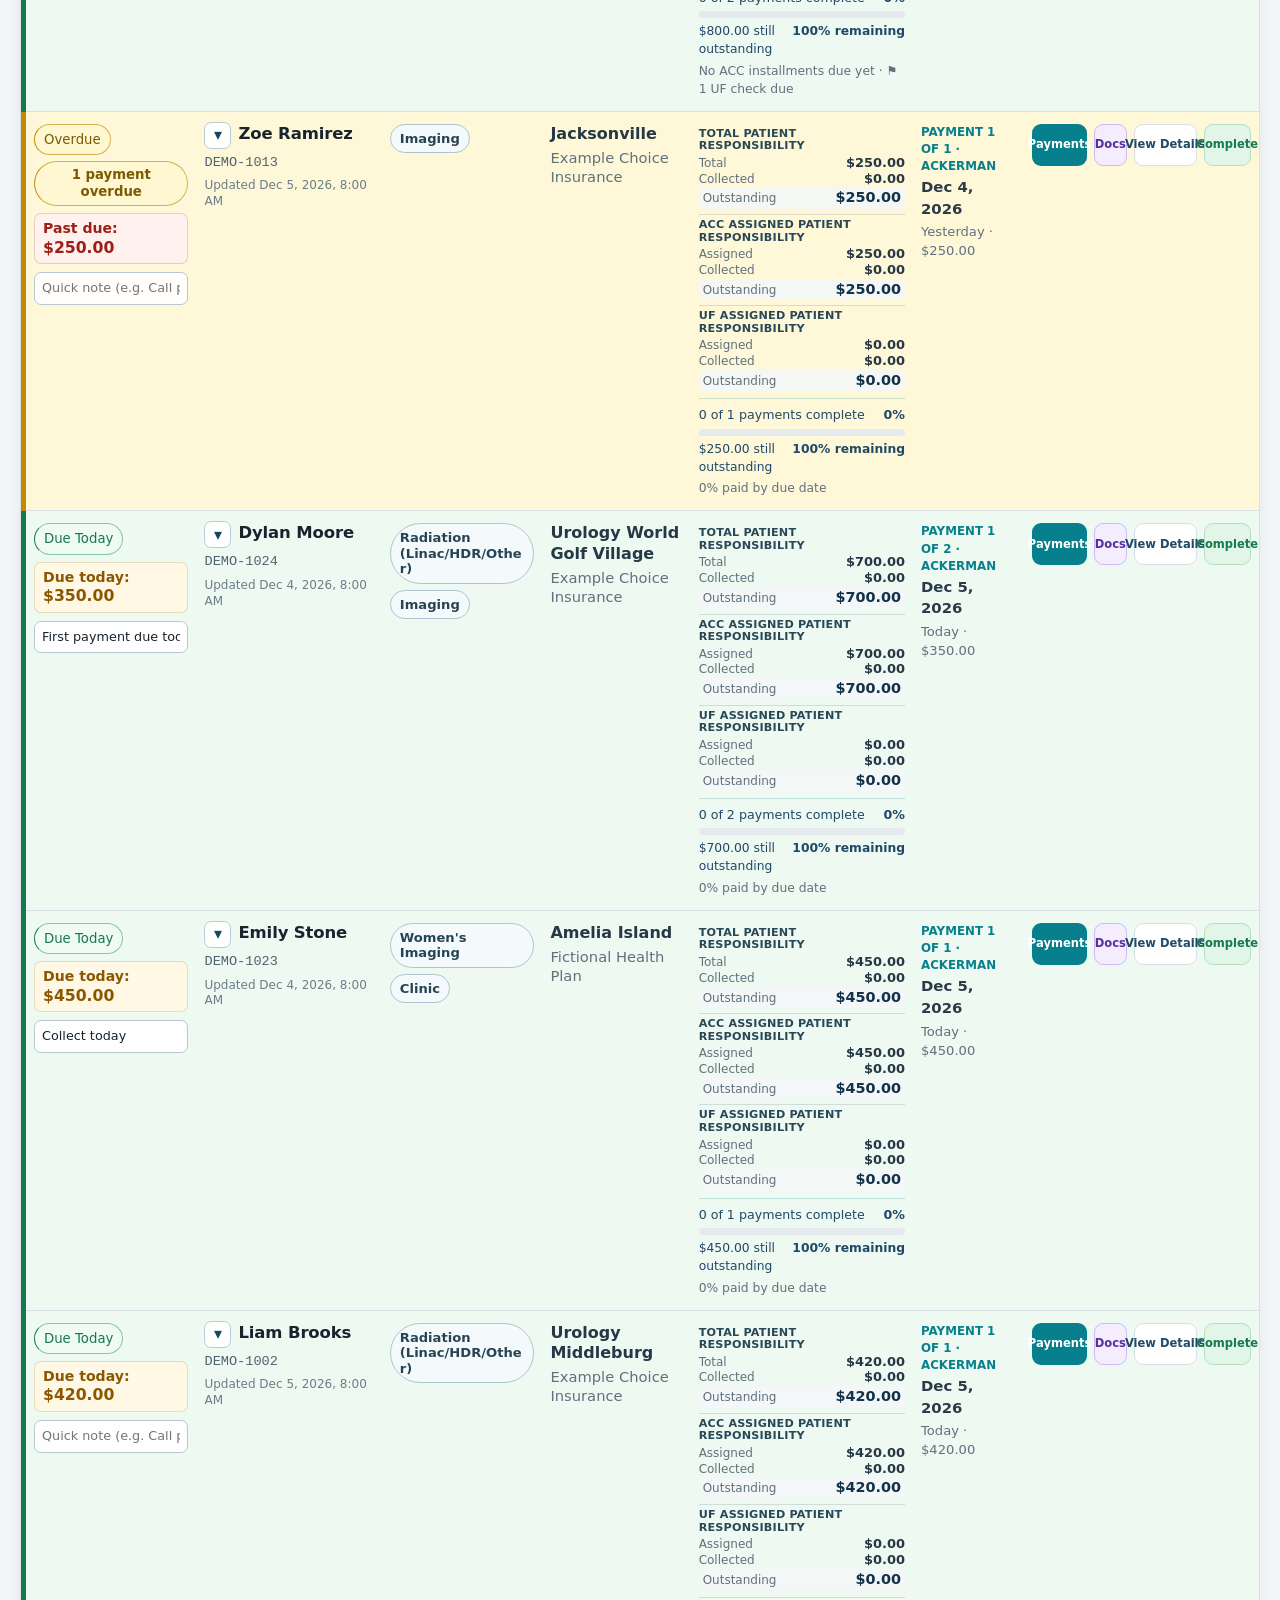
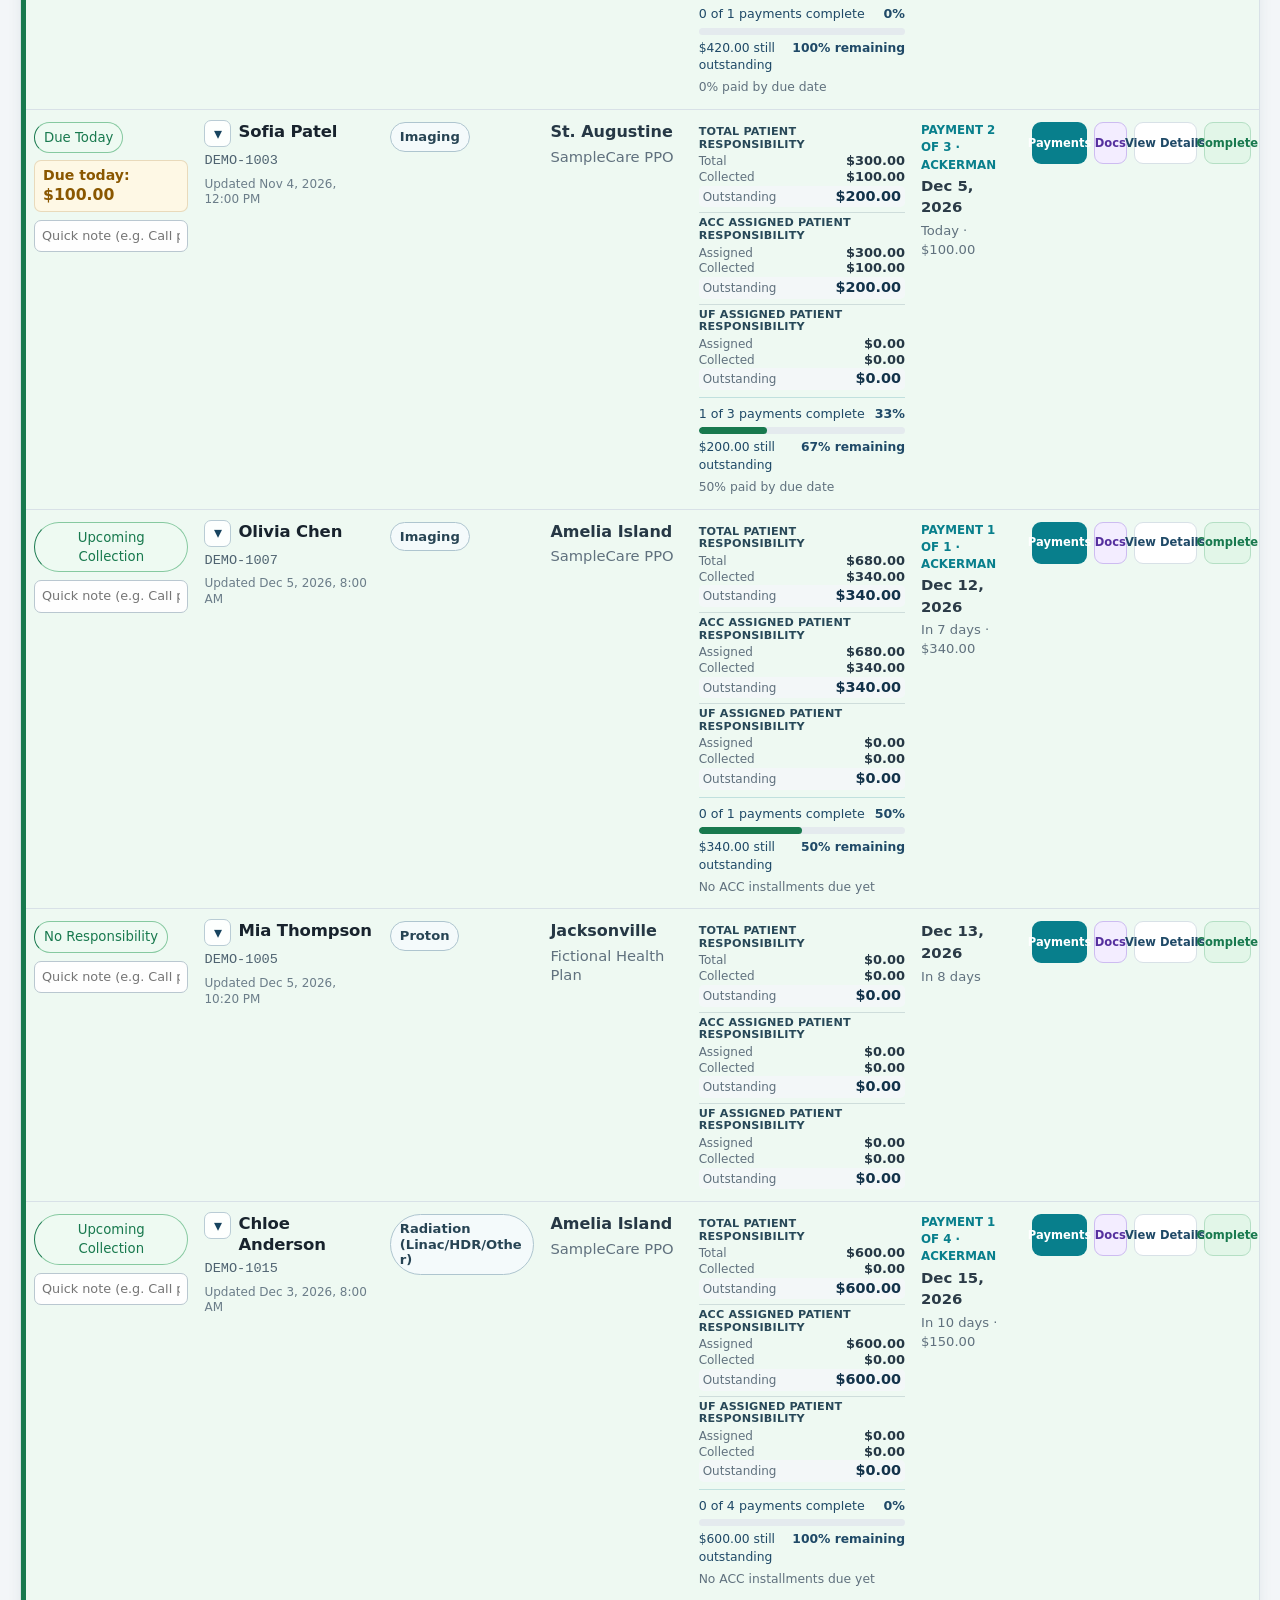
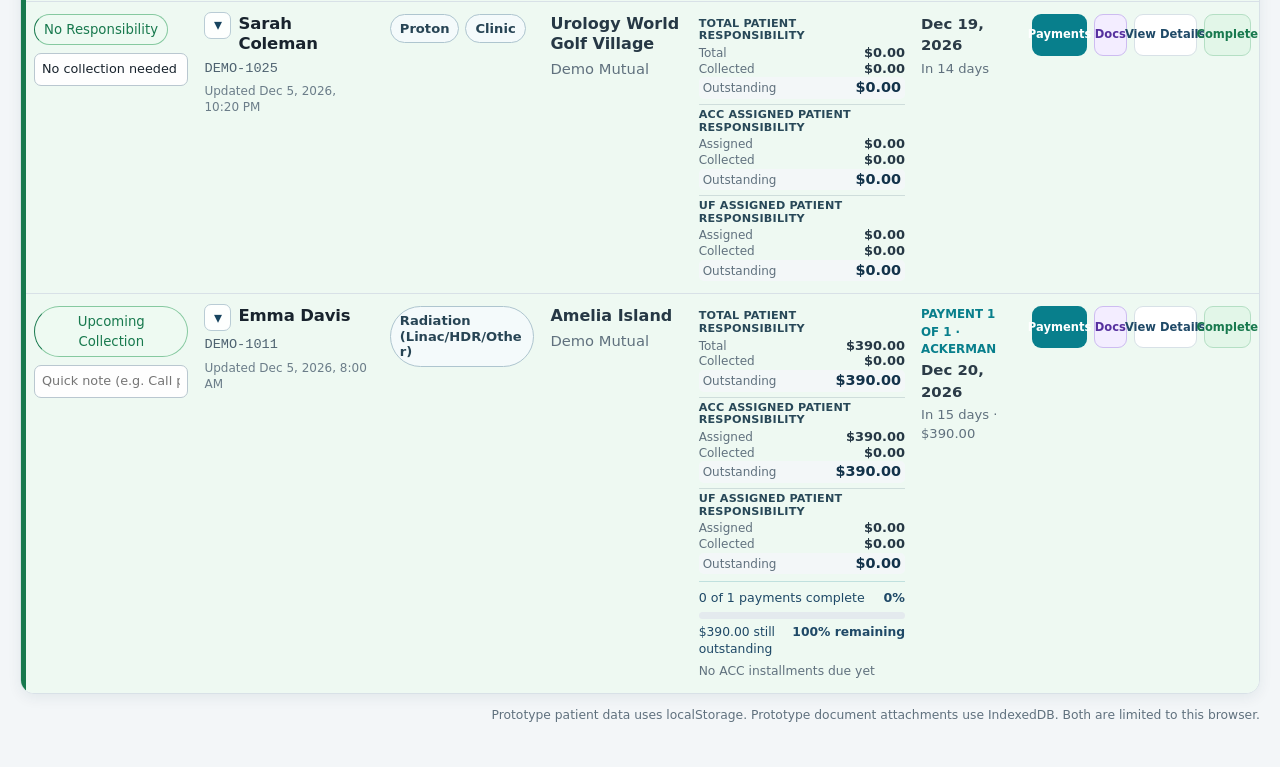
==== commit 48aadff2: "Add files via upload" ====
--- a/index.html
+++ b/index.html
@@ -160,6 +160,7 @@
         <div class="toolbar-actions">
           <div class="toolbar-actions-left">
             <button class="btn btn-primary" id="addPatientButton" type="button">+ Add Patient</button>
+            <button class="btn btn-secondary" id="toggleAllRowsButton" type="button" aria-expanded="true" title="Collapse all visible patient rows">▾ Collapse All</button>
           </div>
           <div class="toolbar-actions-right">
             <button class="btn btn-secondary" id="clearFiltersButton" type="button">Clear Filters</button>
@@ -188,12 +189,12 @@
         <table class="payment-table" aria-describedby="workQueueDescription">
           <caption class="sr-only">Active patient payment work queue</caption>
           <colgroup>
+            <col style="width: 14%">
+            <col style="width: 15%">
             <col style="width: 13%">
-            <col style="width: 15%">
             <col style="width: 12%">
-            <col style="width: 11%">
-            <col style="width: 20%">
-            <col style="width: 10%">
+            <col style="width: 18%">
+            <col style="width: 9%">
             <col style="width: 19%">
           </colgroup>
           <thead>
@@ -250,15 +251,16 @@
               <option>Urology Middleburg</option>
             </select>
           </div>
-          <div class="field">
-            <label for="patientTreatment">Treatment type</label>
-            <select id="patientTreatment" required>
-                <option>Proton</option>
-                <option>Radiation (Linac/HDR/Other)</option>
-                <option>Imaging</option>
-                <option>Clinic</option>
-                <option>Women's Imaging</option>
-              </select>
+          <div class="field full">
+            <label>Treatment flags</label>
+            <div class="treatment-flag-picker" id="patientTreatmentFlags" role="group" aria-label="Treatment flags">
+              <label><input type="checkbox" name="patientTreatmentFlag" value="Proton"> <span>Proton</span></label>
+              <label><input type="checkbox" name="patientTreatmentFlag" value="Radiation (Linac/HDR/Other)"> <span>Radiation (Linac/HDR/Other)</span></label>
+              <label><input type="checkbox" name="patientTreatmentFlag" value="Imaging"> <span>Imaging</span></label>
+              <label><input type="checkbox" name="patientTreatmentFlag" value="Clinic"> <span>Clinic</span></label>
+              <label><input type="checkbox" name="patientTreatmentFlag" value="Women's Imaging"> <span>Women's Imaging</span></label>
+            </div>
+            <span class="field-hint">Select every treatment category that applies. Most patients may have more than one.</span>
           </div>
           <div class="field">
             <label for="patientInsurance">Insurance</label>
@@ -268,11 +270,7 @@
             <label for="patientResponsibility">Patient responsibility</label>
             <input id="patientResponsibility" type="number" min="0" step="0.01" required>
           </div>
-          <div class="field">
-            <label for="patientCollected">Already collected</label>
-            <input id="patientCollected" type="number" min="0" step="0.01" value="0" required>
-            <span class="field-hint" id="collectedHint">For a new record only. Later payments use Pay.</span>
-          </div>
+          <input id="patientCollected" type="hidden" value="0">
           <div class="field">
             <label for="patientDate">Collection date</label>
             <input id="patientDate" type="date" required>
@@ -353,40 +351,98 @@
     </form>
   </dialog>
 
+  <dialog id="paymentsDialog" class="wide-dialog payments-workspace-dialog">
+    <div class="modal-header">
+      <div>
+        <h2 id="paymentsTitle">Payments</h2>
+        <p id="paymentsSubtitle">Edit the assigned schedule and record ACC or UF payments.</p>
+      </div>
+      <button class="icon-button" type="button" data-close="paymentsDialog" aria-label="Close">&times;</button>
+    </div>
+    <div class="modal-body">
+      <div id="paymentsFinancialSummary"></div>
+
+      <section class="detail-section payment-workspace-section">
+        <div class="detail-section-heading">
+          <div>
+            <h3>Payment Schedule</h3>
+            <p>Assigned amounts remain unchanged when an actual collection differs. Edit the schedule only when Finance intentionally changes the assignment.</p>
+          </div>
+          <div class="modal-footer-group">
+            <button class="btn btn-secondary btn-small" id="addScheduledPaymentButton" type="button">+ Add Scheduled Payment</button>
+            <button class="btn btn-primary btn-small" id="savePaymentScheduleButton" type="button">Save Schedule</button>
+          </div>
+        </div>
+        <div class="history-wrap">
+          <table class="history-table payments-schedule-table">
+            <thead><tr><th>#</th><th>Due date</th><th>Assigned amount</th><th>Assigned to</th><th>Collected</th><th>Outstanding</th><th>Status</th><th>Action</th></tr></thead>
+            <tbody id="paymentsScheduleBody"></tbody>
+          </table>
+        </div>
+        <div class="plan-total-row manual" id="paymentsScheduleSummary"></div>
+      </section>
+
+      <section class="detail-section payment-workspace-section">
+        <div class="detail-section-heading">
+          <div>
+            <h3>Payment Ledger</h3>
+            <p>The ledger records what actually happened. Corrections create separate reversal/refund entries so the history stays auditable.</p>
+          </div>
+        </div>
+        <div id="paymentsLedger"></div>
+      </section>
+    </div>
+    <div class="modal-footer split">
+      <div class="modal-footer-group">
+        <button class="btn btn-secondary" id="paymentsAdjustmentButton" type="button">Financial Adjustment</button>
+      </div>
+      <div class="modal-footer-group">
+        <button class="btn btn-ghost" type="button" data-close="paymentsDialog">Close</button>
+      </div>
+    </div>
+  </dialog>
+
   <dialog id="paymentDialog">
     <form id="paymentForm" method="dialog">
       <div class="modal-header">
         <div>
           <h2>Record Payment</h2>
-          <p>Today's date and the patient's treatment site are entered automatically.</p>
+          <p>Record the actual amount collected against this scheduled ACC or UF payment.</p>
         </div>
         <button class="icon-button" type="button" data-close="paymentDialog" aria-label="Close">&times;</button>
       </div>
       <div class="modal-body">
         <input type="hidden" id="paymentPatientId">
-        <div class="payment-summary">
+        <input type="hidden" id="paymentInstallmentId">
+        <input type="hidden" id="paymentResponsibilityParty">
+        <div class="payment-summary payment-summary-six">
           <div class="mini-card"><span>Patient</span><strong id="paymentPatientName">-</strong></div>
           <div class="mini-card"><span>MRN</span><strong id="paymentPatientMrn">-</strong></div>
-          <div class="mini-card"><span>Current balance</span><strong id="paymentBalance">$0</strong></div>
-        </div>
-        <div class="plan-payment-context" id="paymentPlanContext" hidden></div>
+          <div class="mini-card"><span>Assigned to</span><strong id="paymentAssignedParty">-</strong></div>
+          <div class="mini-card"><span>Scheduled amount</span><strong id="paymentScheduledAmount">$0</strong></div>
+          <div class="mini-card"><span>Already collected</span><strong id="paymentAlreadyCollected">$0</strong></div>
+          <div class="mini-card"><span>Scheduled outstanding</span><strong id="paymentBalance">$0</strong></div>
+        </div>
+        <div class="plan-payment-context" id="paymentPlanContext"></div>
         <div class="form-grid">
           <div class="field">
-            <label for="paymentAmount">Amount collected</label>
+            <label for="paymentAmount">Collected amount</label>
             <input id="paymentAmount" type="number" min="0.01" step="0.01" required>
-          </div>
-          <div class="field">
-            <label for="paymentDate">Collection date</label>
-            <input id="paymentDate" type="date" required>
-          </div>
-          <div class="field">
-            <label for="paymentLocation">Treatment site</label>
-            <select id="paymentLocation" required>
-              <option>Jacksonville</option>
-              <option>Amelia Island</option>
-              <option>St. Augustine</option>
+            <span class="field-hint">The recorded amount may differ from the assigned amount. The assigned schedule is not changed automatically.</span>
+          </div>
+          <div class="field">
+            <label for="paymentUsername">Username / staff member</label>
+            <input id="paymentUsername" maxlength="100" required placeholder="Example: Front Desk - Jane">
+          </div>
+          <div class="field">
+            <label for="paymentOfficeSite">Office site</label>
+            <select id="paymentOfficeSite" required>
+              <option>ACC Mandarin</option>
+              <option>ACC Amelia Island</option>
+              <option>ACC St. Augustine</option>
               <option>Urology World Golf Village</option>
               <option>Urology Middleburg</option>
+              <option>Other</option>
             </select>
           </div>
           <div class="field">
@@ -395,9 +451,14 @@
               <option>Credit/Debit Card</option>
               <option>Check</option>
               <option>Cash</option>
+              <option>ACH</option>
               <option>Online Portal</option>
               <option>Other</option>
             </select>
+          </div>
+          <div class="field">
+            <label for="paymentDate">Collection date</label>
+            <input id="paymentDate" type="date" required>
           </div>
           <div class="field full">
             <label for="paymentNote">Note</label>
@@ -407,7 +468,7 @@
       </div>
       <div class="modal-footer">
         <button class="btn btn-secondary" type="button" data-close="paymentDialog">Cancel</button>
-        <button class="btn btn-primary" type="submit">Save Payment</button>
+        <button class="btn btn-primary" type="submit">Submit Payment Record</button>
       </div>
     </form>
   </dialog>
@@ -421,18 +482,9 @@
       <button class="icon-button" type="button" data-close="detailsDialog" aria-label="Close">&times;</button>
     </div>
     <div class="modal-body" id="detailsBody"></div>
-    <div class="modal-footer split">
-      <div class="modal-footer-group">
-        <button class="btn btn-secondary" id="detailsEditButton" type="button">Edit Account</button>
-        <button class="btn btn-secondary" id="detailsFinancialButton" type="button">Adjustments</button>
-        <button class="btn btn-success" id="detailsCompleteButton" type="button">Complete &amp; Archive</button>
-      </div>
-      <div class="modal-footer-group">
-        <button class="btn btn-secondary" id="detailsPrintButton" type="button">Print Summary</button>
-        <button class="btn btn-documents" id="detailsDocumentsButton" type="button">Documents</button>
-        <button class="btn btn-primary" id="detailsPaymentButton" type="button">Pay</button>
-        <button class="btn btn-ghost" type="button" data-close="detailsDialog">Close</button>
-      </div>
+    <div class="modal-footer">
+      <button class="btn btn-secondary" id="detailsPrintButton" type="button">Print Summary</button>
+      <button class="btn btn-ghost" type="button" data-close="detailsDialog">Close</button>
     </div>
   </dialog>
 
--- a/styles.css
+++ b/styles.css
@@ -2852,7 +2852,7 @@
 
 .payment-board-page .actions {
   display: grid;
-  grid-template-columns: .78fr .78fr 1.35fr 1fr;
+  grid-template-columns: 1.12fr .72fr 1.34fr 1fr;
   gap: 6px;
   width: 100%;
   align-items: stretch;
@@ -2861,11 +2861,19 @@
 .payment-board-page .board-action-btn {
   min-width: 0;
   min-height: 38px;
-  padding: 8px 7px;
+  padding: 8px 6px;
   border-radius: 8px;
-  font-size: .75rem;
+  font-size: .74rem;
   font-weight: 820;
   white-space: nowrap;
+}
+
+/* "Payments" is the longest first-row action label. Give it a little more
+   room and slightly tighter type so it never clips at normal desktop widths. */
+.payment-board-page .board-action-btn[data-action="payments"] {
+  padding-inline: 5px;
+  font-size: .70rem;
+  letter-spacing: -.012em;
 }
 
 @media (max-width: 1300px) {
@@ -2878,3 +2886,667 @@
 }
 
 /* Version 2 final presentation font polish: active-board working text enlarged ~5–8%. */
+
+/* Version 2.1 boss-feedback workflow -------------------------------------- */
+.treatment-flag-picker {
+  display: flex;
+  flex-wrap: wrap;
+  gap: 8px;
+  padding: 8px 0 2px;
+}
+
+.treatment-flag-picker label,
+.treatment-badge {
+  display: inline-flex;
+  align-items: center;
+  gap: 6px;
+  border: 1px solid #b9cbd4;
+  border-radius: 999px;
+  background: #f5fafb;
+  color: #274454;
+  font-weight: 780;
+}
+
+.treatment-flag-picker label {
+  padding: 7px 10px;
+  cursor: pointer;
+  font-size: .78rem;
+}
+
+.treatment-flag-picker label:has(input:checked) {
+  border-color: var(--teal-700);
+  background: #eaf8f9;
+  box-shadow: 0 0 0 2px rgba(8, 127, 140, .10);
+}
+
+.treatment-flag-picker input {
+  width: auto;
+  margin: 0;
+  accent-color: var(--teal-700);
+}
+
+.treatment-badges {
+  display: flex;
+  flex-wrap: wrap;
+  gap: 5px;
+}
+
+.treatment-badge {
+  padding: 4px 7px;
+  font-size: .72rem;
+  line-height: 1.2;
+  white-space: normal;
+}
+
+.payment-board-page .treatment-badge {
+  font-size: .80rem;
+  padding: 5px 8px;
+}
+
+.responsibility-financial-stack {
+  gap: 7px;
+}
+
+.financial-group {
+  padding-top: 5px;
+  border-top: 1px solid rgba(107, 132, 146, .24);
+}
+
+.financial-group:first-child {
+  padding-top: 0;
+  border-top: 0;
+}
+
+.financial-group-title {
+  margin-bottom: 3px;
+  color: #284858;
+  font-size: .68rem;
+  font-weight: 850;
+  line-height: 1.2;
+  text-transform: uppercase;
+  letter-spacing: .025em;
+}
+
+.payment-board-page .financial-group-title {
+  font-size: .73rem;
+}
+
+.financial-adjustment-note {
+  margin-top: 2px;
+  padding-top: 4px;
+  border-top: 1px dashed #c7d3da;
+}
+
+.payments-workspace-dialog {
+  width: min(1380px, calc(100vw - 24px));
+  max-width: 1380px;
+}
+
+/* The payments workspace is intentionally wider than the other dialogs.
+   The schedule is the working surface, so preserve every control rather than
+   clipping the far-right action column. */
+.payments-workspace-dialog .modal-body {
+  padding-inline: 14px;
+}
+
+.responsibility-summary-grid {
+  display: grid;
+  grid-template-columns: repeat(3, minmax(0, 1fr));
+  gap: 12px;
+  margin-bottom: 14px;
+}
+
+.responsibility-summary-card {
+  border: 1px solid var(--border);
+  border-radius: 10px;
+  padding: 12px;
+  background: #fff;
+  box-shadow: 0 2px 8px rgba(21, 45, 59, .04);
+}
+
+.responsibility-summary-card.total { border-top: 4px solid var(--navy-700); }
+.responsibility-summary-card.acc { border-top: 4px solid var(--teal-700); }
+.responsibility-summary-card.uf { border-top: 4px solid #287aa8; }
+
+.responsibility-summary-card h3 {
+  margin: 0 0 9px;
+  color: var(--navy-800);
+  font-size: .82rem;
+}
+
+.responsibility-summary-card > div {
+  display: flex;
+  justify-content: space-between;
+  align-items: baseline;
+  gap: 12px;
+  padding: 3px 0;
+  font-size: .78rem;
+}
+
+.responsibility-summary-card > div span { color: #58707f; }
+.responsibility-summary-card > div strong {
+  color: var(--navy-900);
+  font-variant-numeric: tabular-nums;
+}
+
+.payment-workspace-section {
+  margin-top: 16px;
+}
+
+.payments-workspace-dialog .history-wrap {
+  overflow-x: auto;
+  scrollbar-gutter: stable;
+}
+
+.payments-schedule-table {
+  min-width: 1180px;
+  table-layout: auto;
+}
+
+/* Give schedule columns deliberate widths so the editable controls stay
+   readable and the action column always has room for both buttons. */
+.payments-schedule-table th:nth-child(1),
+.payments-schedule-table td:nth-child(1) { width: 44px; min-width: 44px; }
+.payments-schedule-table th:nth-child(2),
+.payments-schedule-table td:nth-child(2) { width: 150px; min-width: 150px; }
+.payments-schedule-table th:nth-child(3),
+.payments-schedule-table td:nth-child(3) { width: 155px; min-width: 155px; }
+.payments-schedule-table th:nth-child(4),
+.payments-schedule-table td:nth-child(4) { width: 125px; min-width: 125px; }
+.payments-schedule-table th:nth-child(5),
+.payments-schedule-table td:nth-child(5) { width: 118px; min-width: 118px; }
+.payments-schedule-table th:nth-child(6),
+.payments-schedule-table td:nth-child(6) { width: 124px; min-width: 124px; }
+.payments-schedule-table th:nth-child(7),
+.payments-schedule-table td:nth-child(7) { width: 118px; min-width: 118px; }
+.payments-schedule-table th:nth-child(8),
+.payments-schedule-table td:nth-child(8) {
+  width: 220px;
+  min-width: 220px;
+}
+
+.payments-schedule-table input[type="date"],
+.payments-schedule-table input[type="number"],
+.payments-schedule-table select {
+  width: 100%;
+  min-width: 0;
+  font-size: .76rem;
+}
+
+/* Keep the schedule action available while horizontally scrolling on smaller
+   screens. This also prevents the Remove button from disappearing off-screen. */
+.payments-schedule-table th:last-child,
+.payments-schedule-table td:last-child {
+  position: sticky;
+  right: 0;
+  z-index: 2;
+  box-shadow: -8px 0 12px -12px rgba(17, 46, 63, .45);
+}
+.payments-schedule-table th:last-child {
+  z-index: 3;
+  background: #f7fafb;
+}
+.payments-schedule-table td:last-child { background: #ffffff; }
+
+.schedule-row-actions {
+  display: grid;
+  grid-template-columns: minmax(118px, 1fr) 74px;
+  gap: 6px;
+  align-items: center;
+  white-space: nowrap;
+}
+
+.schedule-row-actions .btn {
+  width: 100%;
+  min-width: 0;
+  padding-inline: 7px;
+}
+
+.payment-ledger-table {
+  min-width: 1120px;
+}
+
+.payment-summary-six {
+  grid-template-columns: repeat(3, minmax(0, 1fr));
+}
+
+#paymentPlanContext {
+  margin: 10px 0 14px;
+  padding: 10px 12px;
+  border: 1px solid #c7d8df;
+  border-radius: 9px;
+  background: #f5fafb;
+  color: #304d5c;
+  font-size: .78rem;
+}
+
+@media (max-width: 900px) {
+  .responsibility-summary-grid { grid-template-columns: 1fr; }
+  .payment-summary-six { grid-template-columns: repeat(2, minmax(0, 1fr)); }
+}
+
+@media (max-width: 560px) {
+  .payment-summary-six { grid-template-columns: 1fr; }
+}
+
+/* Version 2.1.1 UI hotfix: wider Payments workspace, protected schedule actions,
+   and main-board Payments button text-fit polish. */
+
+
+/* Version 2.1.2 View Details polish
+   Keep header/footer anchored, reset the content viewport cleanly, and allow
+   wide schedule/ledger tables to scroll inside the summary instead of clipping. */
+#detailsDialog {
+  width: min(1180px, calc(100vw - 36px));
+  max-width: 1180px;
+  max-height: 92vh;
+}
+
+#detailsDialog[open] {
+  display: grid;
+  grid-template-rows: auto minmax(0, 1fr) auto;
+  height: min(88vh, 900px);
+  overflow: hidden;
+}
+
+#detailsDialog .modal-header {
+  padding: 18px 20px;
+}
+
+#detailsDialog .modal-header h2 {
+  font-size: 1.18rem;
+}
+
+#detailsDialog .modal-body {
+  min-height: 0;
+  max-height: none;
+  padding: 20px 20px 26px;
+  overflow-y: auto;
+  overflow-x: hidden;
+  scrollbar-gutter: stable;
+  scroll-padding-top: 14px;
+}
+
+#detailsDialog .responsibility-summary-grid {
+  margin-bottom: 20px;
+}
+
+#detailsDialog .detail-section {
+  margin-top: 22px;
+  padding-top: 19px;
+  border-top: 1px solid #e3eaee;
+}
+
+#detailsDialog .detail-section:first-of-type {
+  margin-top: 0;
+  padding-top: 0;
+  border-top: 0;
+}
+
+#detailsDialog .detail-section h3 {
+  font-size: 1rem;
+}
+
+#detailsDialog .detail-grid {
+  gap: 11px 18px;
+}
+
+#detailsDialog .history-wrap {
+  max-width: 100%;
+  overflow-x: auto;
+  overflow-y: hidden;
+  scrollbar-gutter: stable;
+}
+
+#detailsDialog .history-table {
+  margin: 0;
+}
+
+#detailsDialog .modal-footer {
+  min-height: 62px;
+  padding: 11px 20px;
+  background: #f7fafb;
+  box-shadow: 0 -6px 18px rgba(18, 50, 74, .05);
+}
+
+#detailsDialog .modal-footer .btn {
+  min-height: 40px;
+  padding-inline: 15px;
+}
+
+@media (max-width: 760px) {
+  #detailsDialog {
+    width: calc(100vw - 18px);
+  }
+
+  #detailsDialog[open] {
+    height: 94vh;
+    max-height: 94vh;
+  }
+
+  #detailsDialog .modal-header,
+  #detailsDialog .modal-body,
+  #detailsDialog .modal-footer {
+    padding-left: 14px;
+    padding-right: 14px;
+  }
+}
+
+/* Version 2.1.4 — active-board visual hierarchy polish -------------------- */
+/* This pass is intentionally visual only. It does not change status,
+   responsibility, payment, UF, completion, or reporting logic. */
+
+/* Give each row a little more breathing room while preserving density. */
+.payment-board-page .payment-table th,
+.payment-board-page .payment-table td {
+  padding-top: 12px;
+  padding-bottom: 12px;
+  padding-left: 10px;
+  padding-right: 10px;
+}
+
+.payment-board-page .payment-table tbody tr:hover td {
+  background: rgba(248, 251, 252, .72);
+}
+
+/* Patient identity should be the clearest text anchor in each row. */
+.payment-board-page .patient-link {
+  font-size: 1.03rem;
+  line-height: 1.24;
+  letter-spacing: -.008em;
+}
+
+.payment-board-page .mrn {
+  margin-top: 4px;
+}
+
+.payment-board-page .cell-tertiary {
+  margin-top: 6px;
+}
+
+/* Treatment, site, and insurance get slightly more room and cleaner spacing. */
+.payment-board-page .treatment-badges {
+  gap: 6px;
+  align-content: flex-start;
+}
+
+.payment-board-page .treatment-badge {
+  padding: 6px 9px;
+  border-color: #aec5cf;
+  background: #f4fafb;
+  font-size: .82rem;
+  line-height: 1.18;
+}
+
+.payment-board-page td[data-label="Site & Insurance"] .cell-primary {
+  font-size: 1rem;
+  line-height: 1.28;
+}
+
+.payment-board-page td[data-label="Site & Insurance"] .cell-secondary {
+  margin-top: 5px;
+  font-size: .92rem;
+  line-height: 1.28;
+}
+
+/* Make the immediately actionable dollar amount the strongest secondary
+   signal in Status, without competing with the primary status pill. */
+.payment-board-page .status-stack {
+  gap: 6px;
+}
+
+.payment-board-page .status-overdue-amount,
+.payment-board-page .status-due-amount {
+  margin-top: 1px;
+  padding: 6px 8px;
+  border-radius: 7px;
+  font-size: .88rem;
+  font-weight: 800;
+  line-height: 1.25;
+}
+
+.payment-board-page .status-overdue-amount {
+  border: 1px solid rgba(159, 29, 23, .18);
+  background: rgba(255, 240, 239, .88);
+}
+
+.payment-board-page .status-due-amount {
+  border: 1px solid rgba(138, 87, 0, .18);
+  background: rgba(255, 248, 228, .9);
+}
+
+.payment-board-page .status-overdue-amount strong,
+.payment-board-page .status-due-amount strong {
+  font-size: .98rem;
+  font-weight: 900;
+}
+
+/* Keep quick notes useful but visually below the actual work status. */
+.payment-board-page .status-note-input {
+  margin-top: 8px;
+  font-size: .80rem;
+  background: rgba(255, 255, 255, .92);
+}
+
+/* Tighten the dense responsibility block so the board spends more width on
+   treatment/site context while keeping all boss-requested financial values. */
+.payment-board-page .responsibility-financial-stack {
+  gap: 5px;
+}
+
+.payment-board-page .financial-group {
+  padding-top: 4px;
+}
+
+.payment-board-page .financial-group-title {
+  margin-bottom: 2px;
+  font-size: .70rem;
+  line-height: 1.12;
+  letter-spacing: .018em;
+}
+
+.payment-board-page .financial-line {
+  gap: 5px;
+  font-size: .75rem;
+  line-height: 1.22;
+}
+
+.payment-board-page .financial-line strong {
+  font-size: .81rem;
+}
+
+.payment-board-page .financial-line.balance {
+  margin-top: 1px;
+  padding: 2px 4px;
+  border-radius: 5px;
+  background: rgba(244, 248, 250, .88);
+}
+
+.payment-board-page .financial-line.balance strong {
+  font-size: .90rem;
+}
+
+.payment-board-page .plan-progress-block {
+  margin-top: 7px;
+}
+
+/* Four predictable action controls: same height/type treatment, while the
+   longer labels receive proportionally more width. */
+.payment-board-page .actions {
+  grid-template-columns: 1.20fr .72fr 1.38fr 1.04fr;
+  gap: 7px;
+}
+
+.payment-board-page .board-action-btn,
+.payment-board-page .board-action-btn[data-action="payments"] {
+  min-height: 42px;
+  padding: 9px 6px;
+  border-radius: 9px;
+  font-size: .72rem;
+  font-weight: 830;
+  letter-spacing: 0;
+}
+
+@media (max-width: 1300px) {
+  .payment-board-page .payment-table th,
+  .payment-board-page .payment-table td {
+    padding-left: 8px;
+    padding-right: 8px;
+  }
+}
+
+
+/* Version 2.1.5 — collapsible active patient rows ------------------------- */
+.patient-cell-heading {
+  display: flex;
+  align-items: flex-start;
+  gap: 7px;
+  min-width: 0;
+}
+
+.row-collapse-toggle {
+  width: 27px;
+  height: 27px;
+  flex: 0 0 27px;
+  display: inline-flex;
+  align-items: center;
+  justify-content: center;
+  margin-top: -2px;
+  padding: 0;
+  border: 1px solid #b9ccd5;
+  border-radius: 7px;
+  background: rgba(255,255,255,.88);
+  color: #17445f;
+  font-size: 1rem;
+  font-weight: 900;
+  line-height: 1;
+  cursor: pointer;
+  transition: background .12s ease, border-color .12s ease, transform .12s ease;
+}
+
+.row-collapse-toggle:hover {
+  background: #ffffff;
+  border-color: #7ea7b8;
+}
+
+.row-collapse-toggle:focus-visible {
+  outline: 3px solid rgba(0, 134, 146, .22);
+  outline-offset: 2px;
+}
+
+.collapsed-financial-summary {
+  display: none;
+}
+
+.patient-row.is-collapsed td {
+  padding-top: 9px !important;
+  padding-bottom: 9px !important;
+  vertical-align: middle;
+}
+
+.patient-row.is-collapsed .mrn,
+.patient-row.is-collapsed .cell-tertiary,
+.patient-row.is-collapsed td[data-label="Site & Insurance"] .cell-secondary,
+.patient-row.is-collapsed .status-note-input,
+.patient-row.is-collapsed .status-stack .status-subline,
+.patient-row.is-collapsed .status-overdue-amount,
+.patient-row.is-collapsed .status-due-amount,
+.patient-row.is-collapsed .expanded-financial-content {
+  display: none !important;
+}
+
+.patient-row.is-collapsed .patient-cell-heading {
+  align-items: center;
+}
+
+.patient-row.is-collapsed .patient-link {
+  font-size: .98rem;
+}
+
+.patient-row.is-collapsed .treatment-badges {
+  gap: 4px;
+}
+
+.patient-row.is-collapsed .treatment-badge {
+  padding: 4px 7px;
+  font-size: .75rem;
+}
+
+.patient-row.is-collapsed td[data-label="Site & Insurance"] .cell-primary {
+  font-size: .90rem;
+}
+
+.patient-row.is-collapsed .collapsed-financial-summary {
+  display: grid;
+  gap: 3px;
+}
+
+.collapsed-financial-primary {
+  display: flex;
+  align-items: baseline;
+  justify-content: space-between;
+  gap: 8px;
+  color: #315364;
+  font-size: .76rem;
+  line-height: 1.2;
+}
+
+.collapsed-financial-primary strong {
+  color: #102f43;
+  font-size: .93rem;
+  font-weight: 900;
+  white-space: nowrap;
+}
+
+.collapsed-financial-secondary {
+  color: #637a86;
+  font-size: .71rem;
+  line-height: 1.2;
+}
+
+.patient-row.is-collapsed .date-kicker {
+  font-size: .67rem;
+  line-height: 1.15;
+}
+
+.patient-row.is-collapsed .date-main {
+  margin-top: 2px;
+  font-size: .86rem;
+}
+
+.patient-row.is-collapsed .date-relative {
+  margin-top: 1px;
+  font-size: .70rem;
+}
+
+.patient-row.is-collapsed .actions {
+  gap: 5px;
+}
+
+.patient-row.is-collapsed .board-action-btn,
+.patient-row.is-collapsed .board-action-btn[data-action="payments"] {
+  min-height: 36px;
+  padding-top: 7px;
+  padding-bottom: 7px;
+}
+
+#toggleAllRowsButton {
+  min-width: 126px;
+}
+
+@media (max-width: 760px) {
+  .patient-row.is-collapsed .mrn,
+  .patient-row.is-collapsed .cell-tertiary,
+  .patient-row.is-collapsed td[data-label="Site & Insurance"] .cell-secondary,
+  .patient-row.is-collapsed .status-note-input,
+  .patient-row.is-collapsed .status-stack .status-subline,
+  .patient-row.is-collapsed .status-overdue-amount,
+  .patient-row.is-collapsed .status-due-amount,
+  .patient-row.is-collapsed .expanded-financial-content {
+    display: block !important;
+  }
+
+  .patient-row.is-collapsed .collapsed-financial-summary {
+    display: none;
+  }
+}
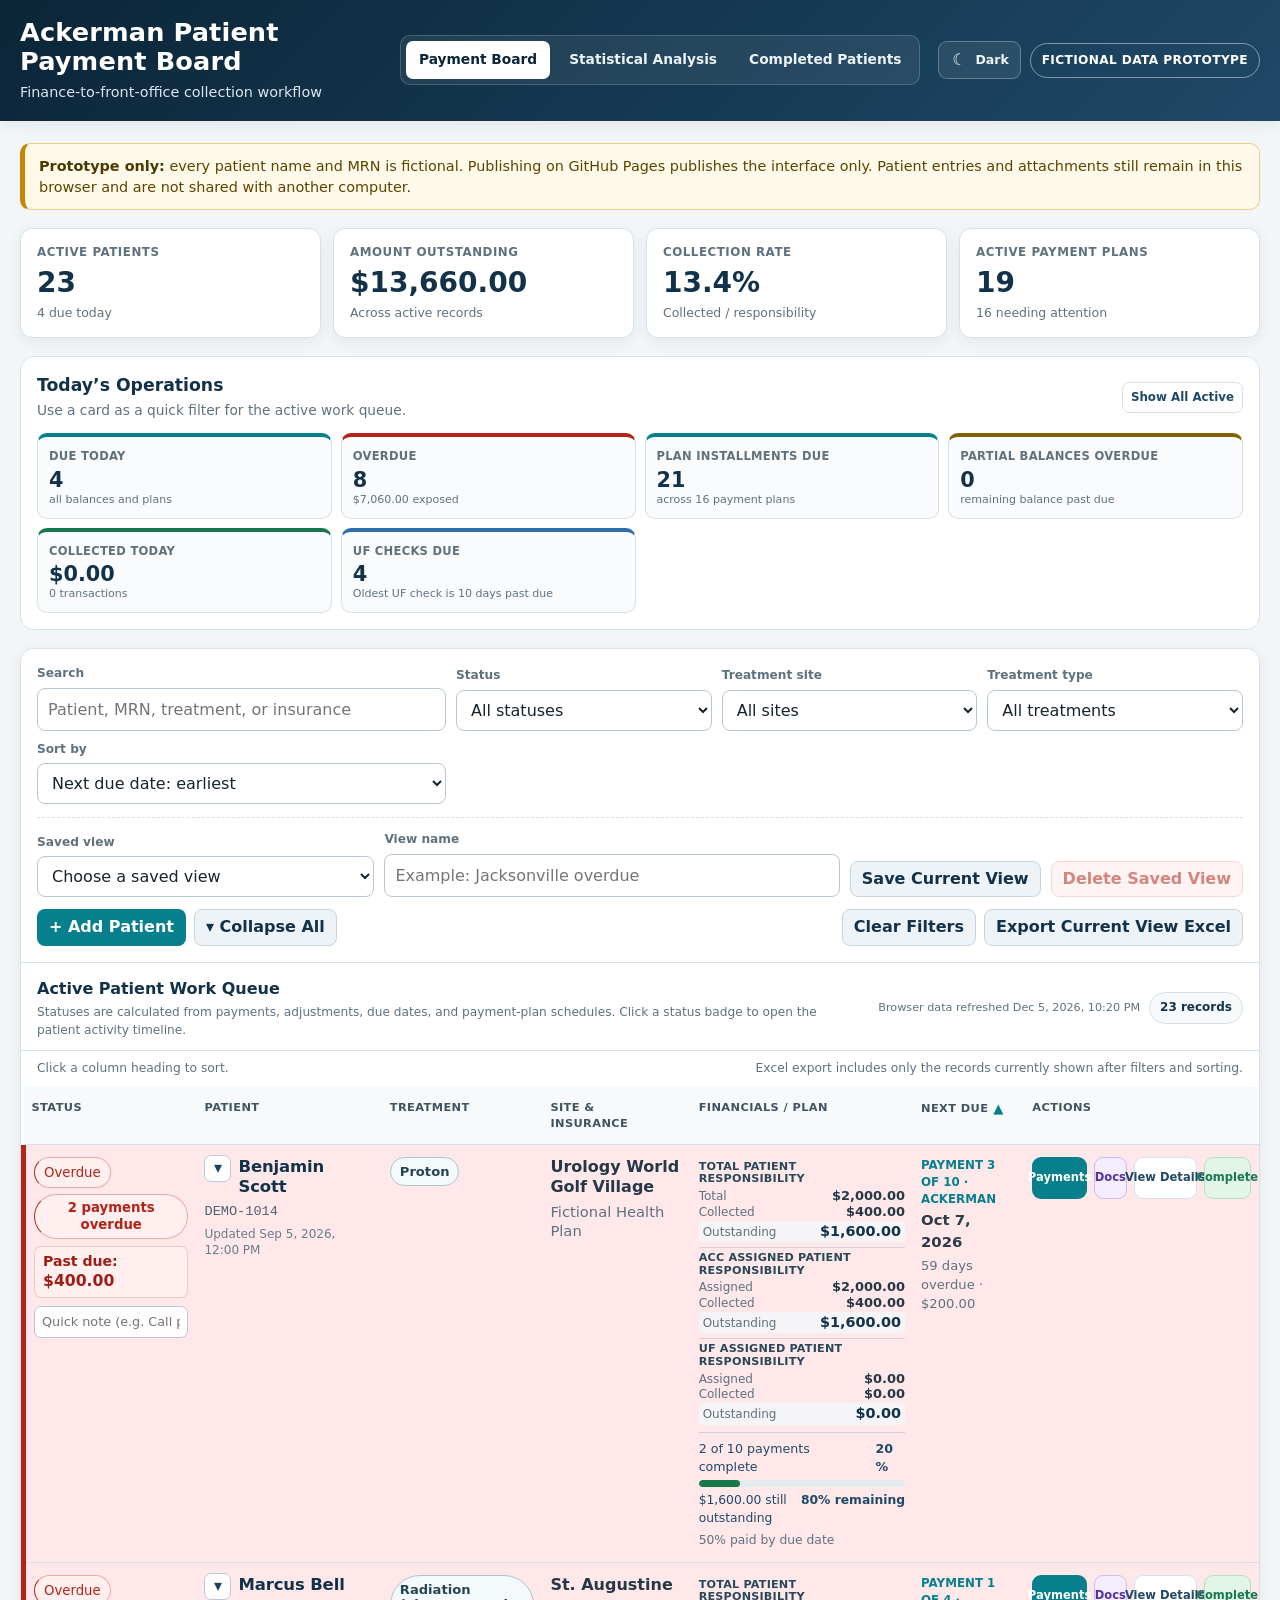
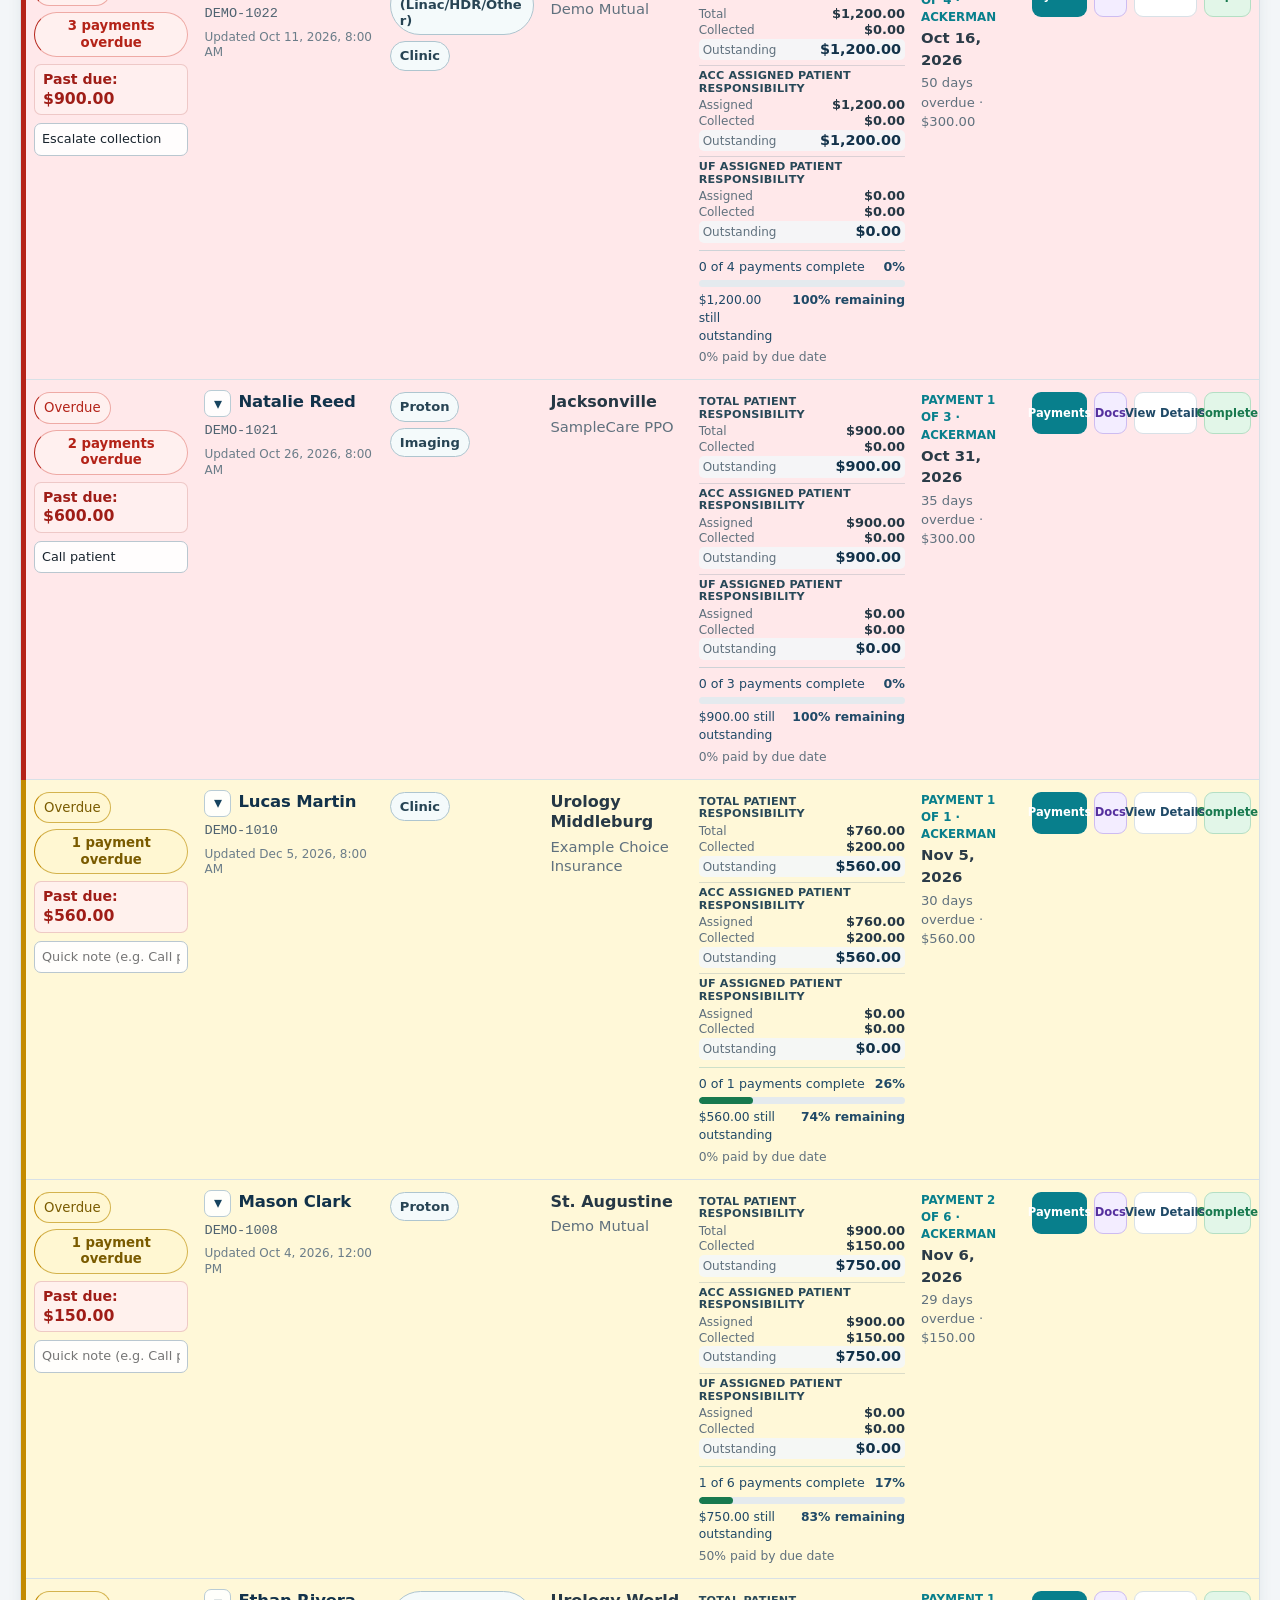
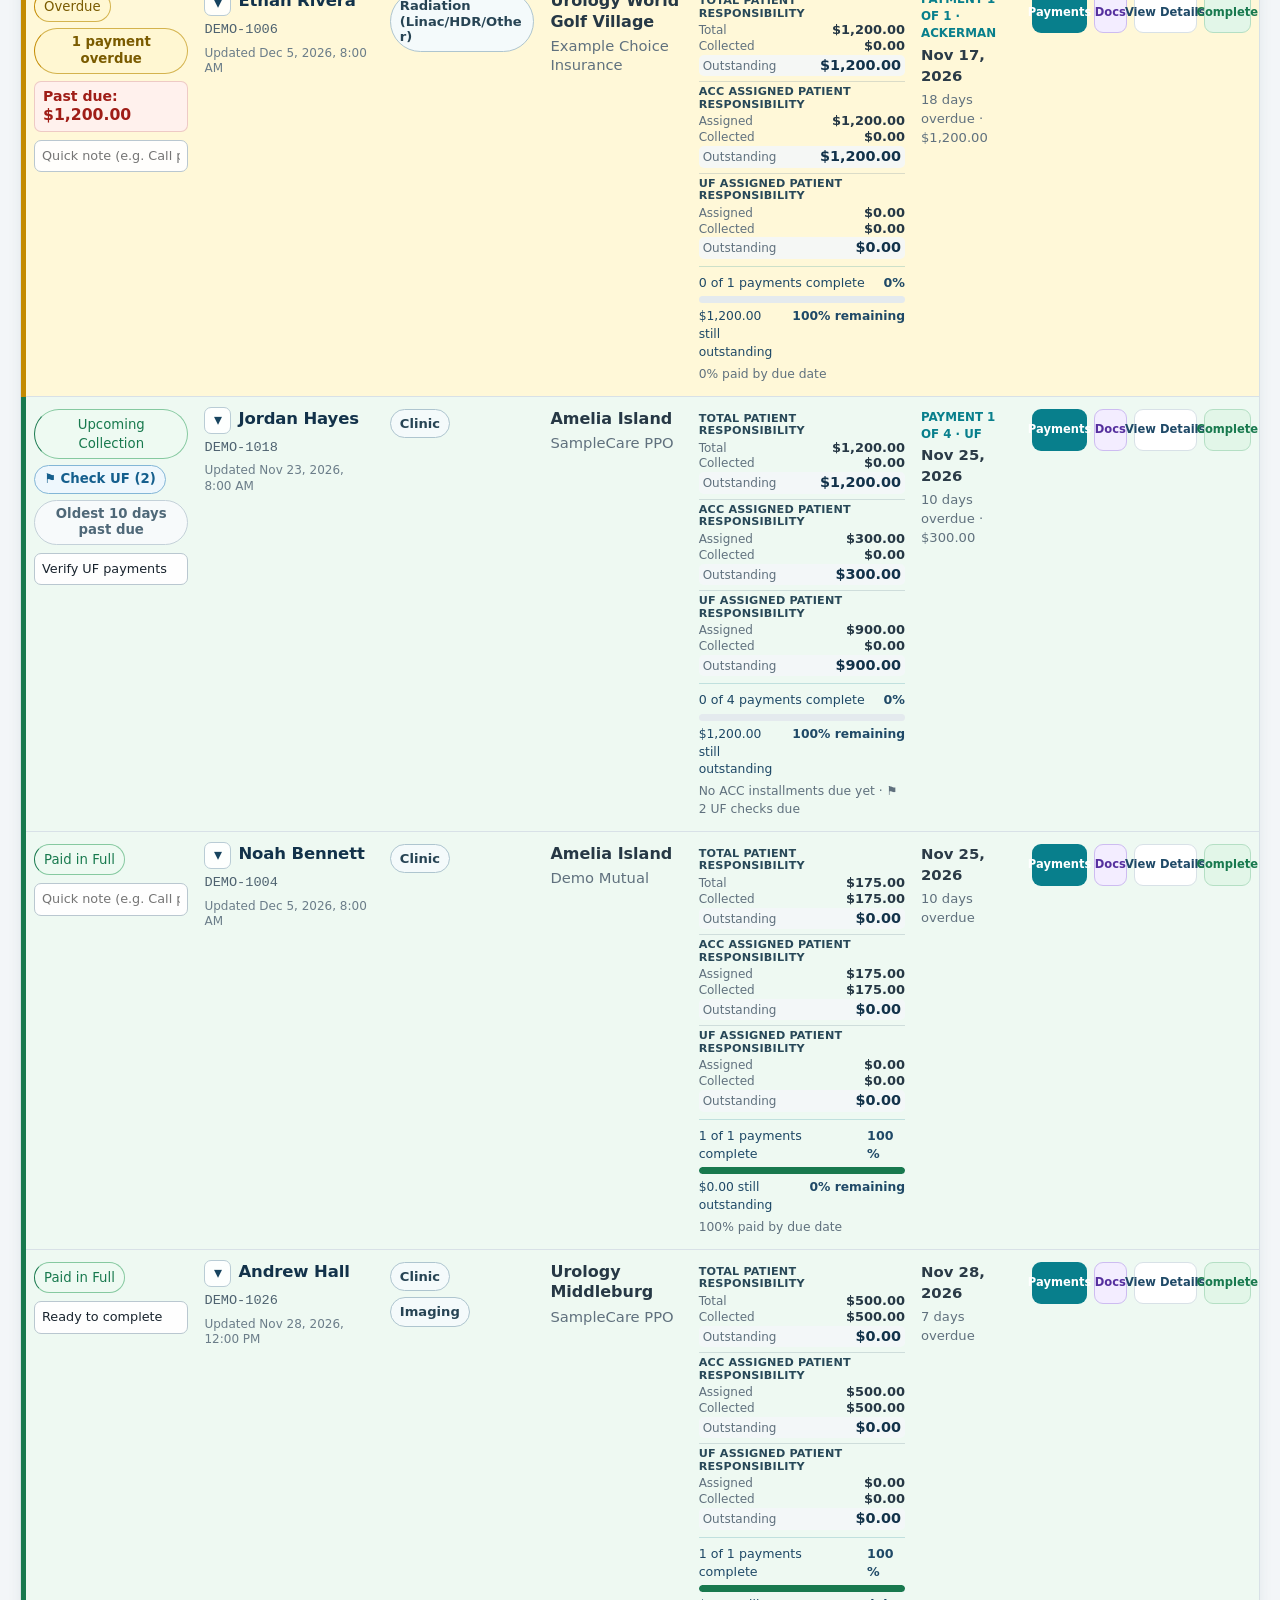
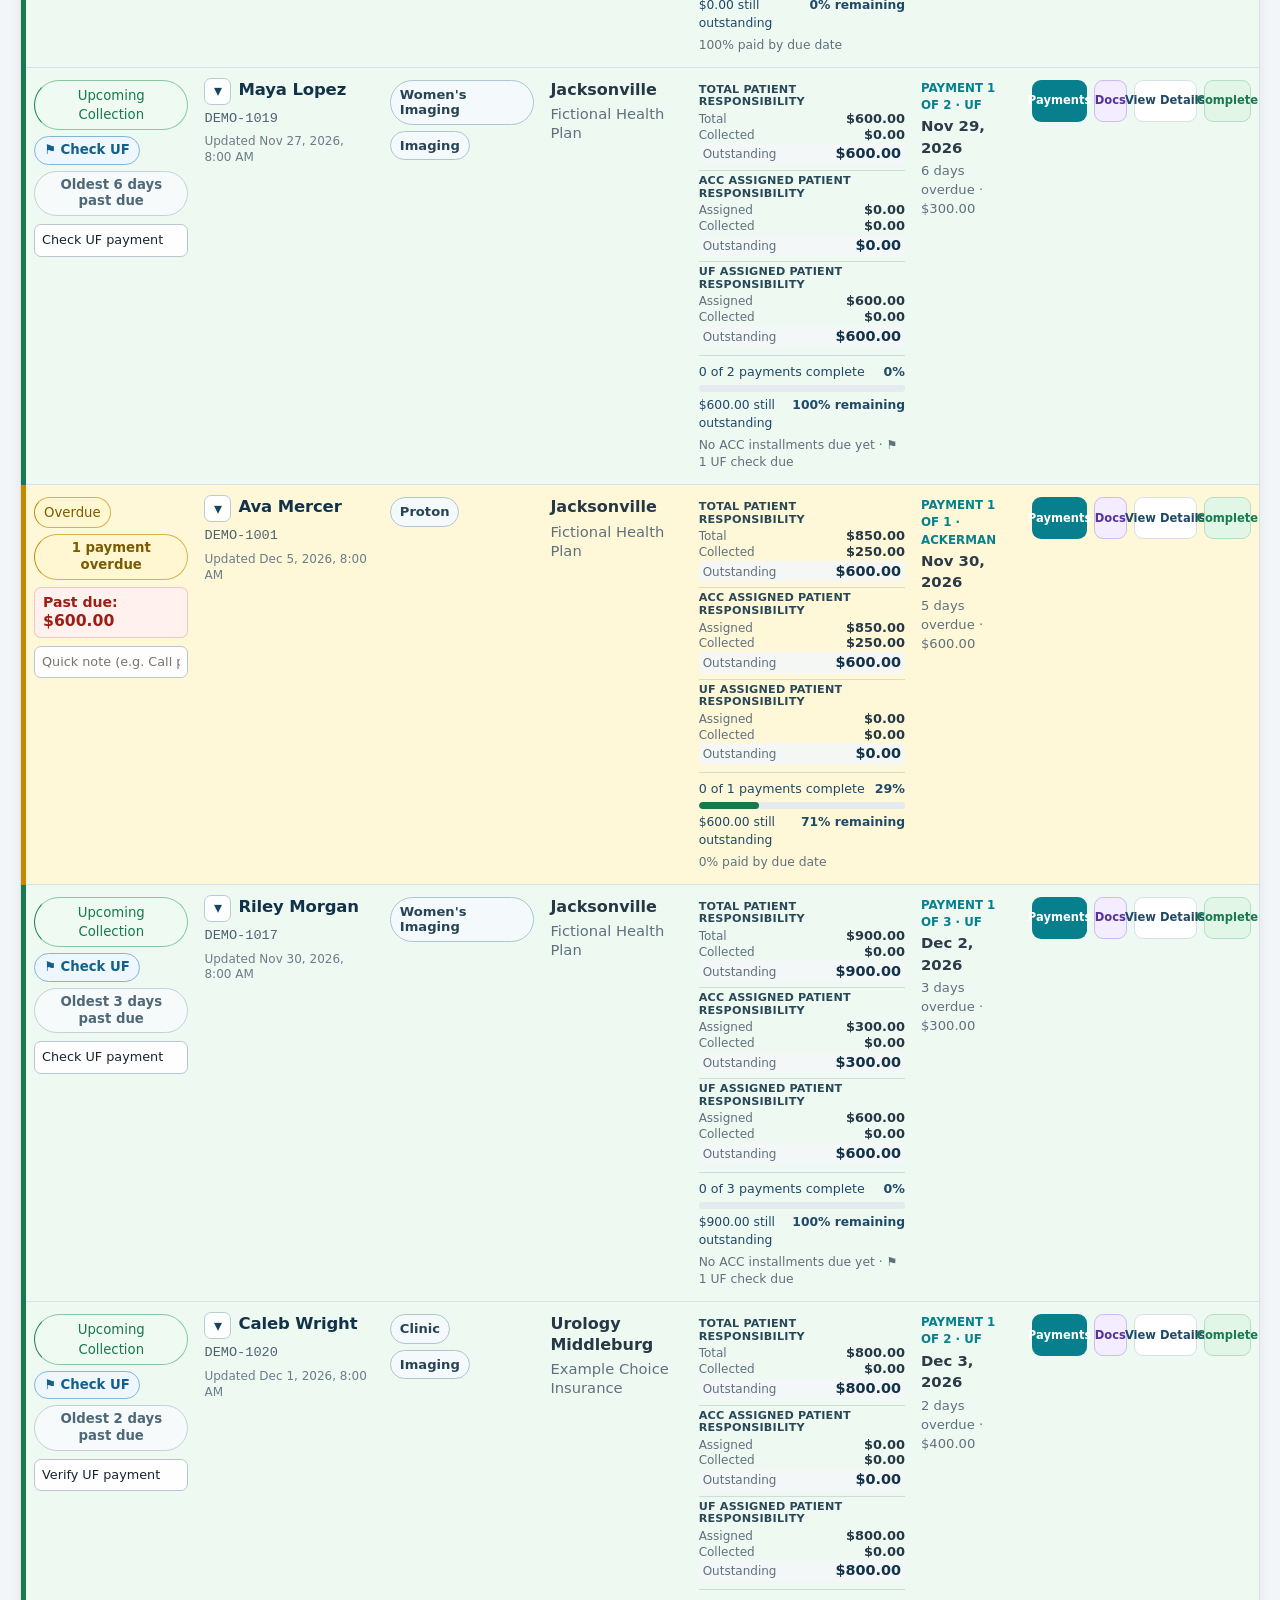
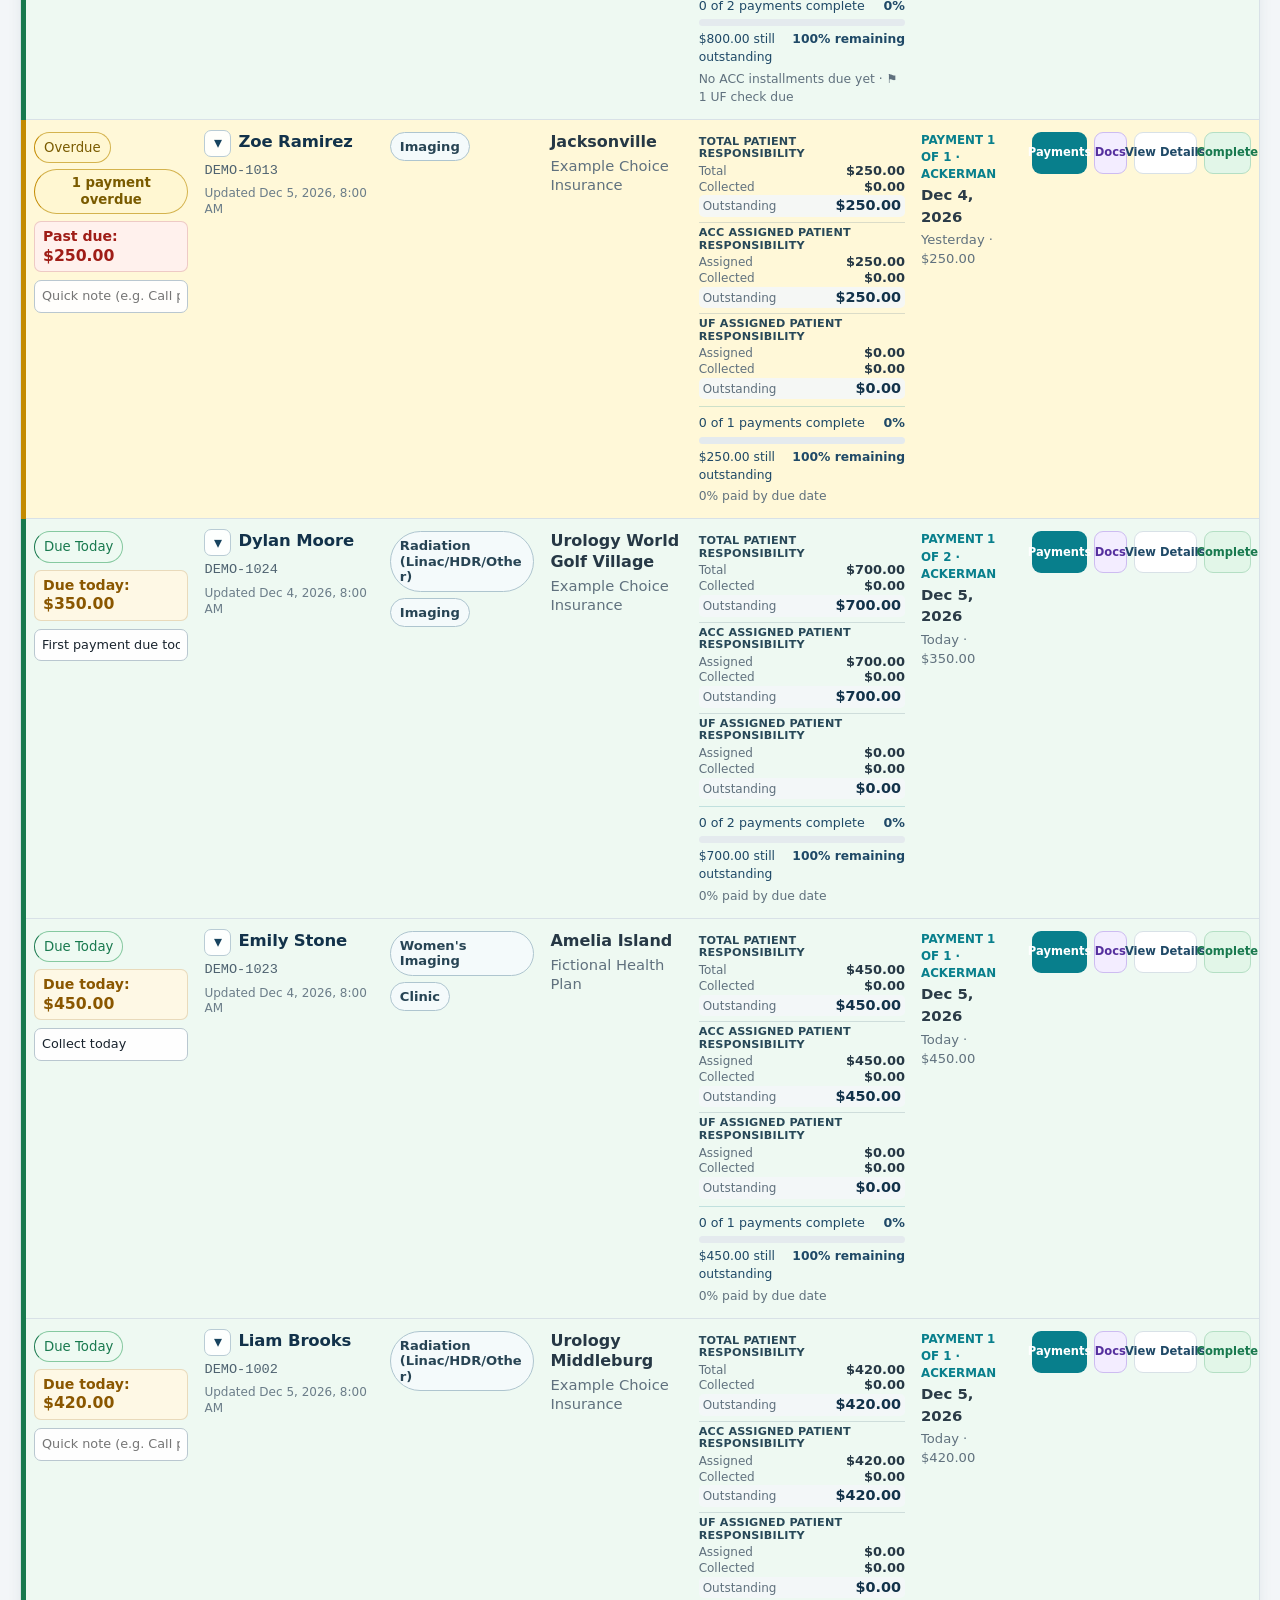
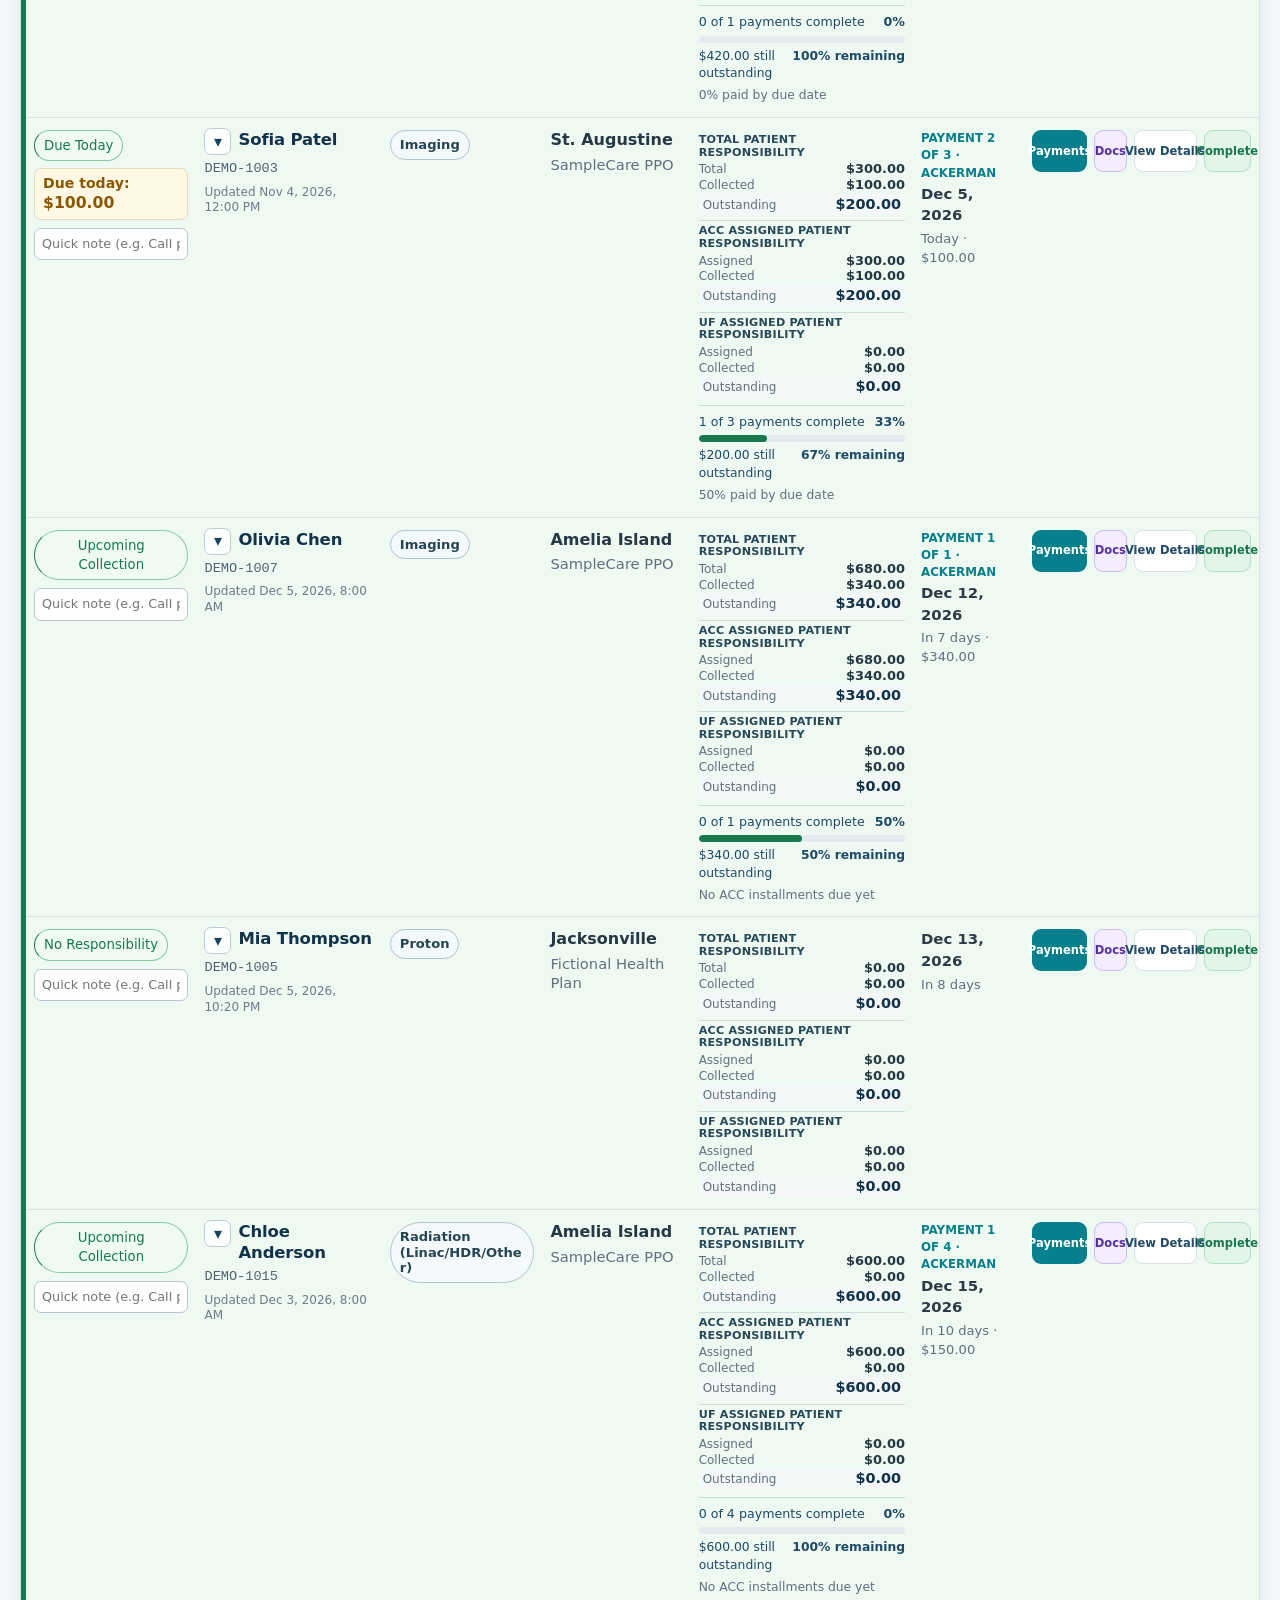
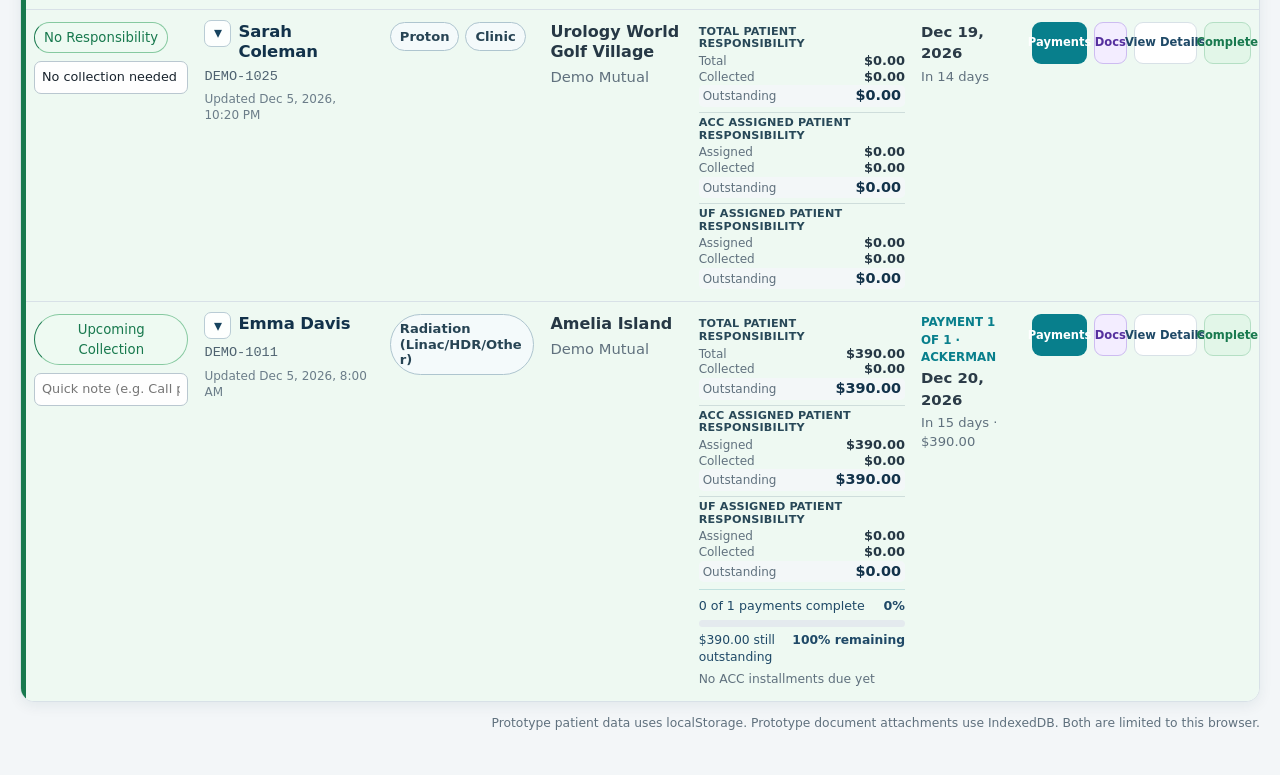
==== commit 188da83e: "Add files via upload" ====
--- a/index.html
+++ b/index.html
@@ -5,12 +5,24 @@
   <meta name="viewport" content="width=device-width, initial-scale=1.0">
   <meta name="description" content="Fictional Ackerman patient payment workflow prototype.">
   <link rel="icon" href="data:,">
+  <script>
+    (() => {
+      try {
+        const savedTheme = localStorage.getItem("ackermanColorTheme");
+        if (savedTheme === "dark") {
+          document.documentElement.dataset.theme = "dark";
+          document.documentElement.style.colorScheme = "dark";
+        }
+      } catch (_) {}
+    })();
+  </script>
   <title>Ackerman Patient Payment Board - Prototype</title>
-  <link rel="stylesheet" href="styles.css">
-  <script src="data.js" defer></script>
-  <script src="documents.js" defer></script>
-  <script src="excel-export.js" defer></script>
-  <script src="board.js" defer></script>
+  <link rel="stylesheet" href="styles.css?v=2.1.7">
+  <script src="theme.js?v=2.1.7" defer></script>
+  <script src="data.js?v=2.1.7" defer></script>
+  <script src="documents.js?v=2.1.7" defer></script>
+  <script src="excel-export.js?v=2.1.7" defer></script>
+  <script src="board.js?v=2.1.7" defer></script>
 </head>
 <body class="payment-board-page">
   <header class="app-header">
@@ -24,7 +36,13 @@
         <a href="analytics.html">Statistical Analysis</a>
         <a href="completed.html">Completed Patients</a>
       </nav>
-      <div class="demo-chip">FICTIONAL DATA PROTOTYPE</div>
+      <div class="header-tools">
+        <button class="theme-toggle" type="button" data-theme-toggle aria-pressed="false" aria-label="Switch to dark mode" title="Switch to dark mode">
+          <span class="theme-toggle-icon" data-theme-icon aria-hidden="true">☾</span>
+          <span data-theme-label>Dark</span>
+        </button>
+        <div class="demo-chip">FICTIONAL DATA PROTOTYPE</div>
+      </div>
     </div>
   </header>
 
--- a/styles.css
+++ b/styles.css
@@ -39,6 +39,9 @@
   --chart-4: #c78600;
   --chart-5: #18794e;
   --chart-6: #b42318;
+  --navy: var(--navy-900);
+  --navy-700: var(--navy-800);
+  --teal: var(--teal-700);
 }
 
 * {
@@ -175,6 +178,47 @@
   font-weight: 800;
   letter-spacing: 0.03em;
   white-space: nowrap;
+}
+
+
+.header-tools {
+  display: inline-flex;
+  align-items: center;
+  justify-content: flex-end;
+  gap: 9px;
+  min-width: 0;
+}
+
+.theme-toggle {
+  min-height: 38px;
+  padding: 7px 11px;
+  border: 1px solid rgba(255, 255, 255, 0.28);
+  border-radius: 9px;
+  color: #f2f8fb;
+  background: rgba(255, 255, 255, 0.08);
+  display: inline-flex;
+  align-items: center;
+  justify-content: center;
+  gap: 7px;
+  font-size: 0.78rem;
+  font-weight: 800;
+  cursor: pointer;
+  white-space: nowrap;
+  transition: background .15s ease, border-color .15s ease, transform .08s ease;
+}
+
+.theme-toggle:hover {
+  border-color: rgba(255, 255, 255, 0.5);
+  background: rgba(255, 255, 255, 0.14);
+}
+
+.theme-toggle:active { transform: translateY(1px); }
+.theme-toggle-icon {
+  width: 18px;
+  display: inline-grid;
+  place-items: center;
+  font-size: 1rem;
+  line-height: 1;
 }
 
 .page-shell {
@@ -1342,11 +1386,15 @@
 
 @media (max-width: 1150px) {
   .header-inner {
-    grid-template-columns: minmax(230px, 1fr) auto;
+    grid-template-columns: minmax(230px, 1fr) auto auto;
   }
 
   .demo-chip {
     display: none;
+  }
+
+  .header-tools {
+    gap: 0;
   }
 
   .summary-grid {
@@ -1432,6 +1480,11 @@
   .header-inner {
     grid-template-columns: 1fr;
     align-items: start;
+  }
+
+  .header-tools {
+    width: 100%;
+    justify-content: flex-end;
   }
 
   .app-nav {
@@ -3550,3 +3603,369 @@
     display: none;
   }
 }
+
+
+/* Version 2.1.7 — dark mode -------------------------------------------------
+   A site-wide, persistent dark theme for all pages, tables, cards, dialogs,
+   payment windows, analytics, completed patients, and responsive layouts. */
+html[data-theme="dark"] {
+  --background: #081118;
+  --surface: #101b24;
+  --surface-muted: #14232d;
+  --border: #263a47;
+  --border-strong: #3a5362;
+  --text: #e8f0f5;
+  --muted: #a8bac5;
+  --muted-2: #7f95a3;
+  --shadow-sm: 0 5px 18px rgba(0, 0, 0, .28);
+  --shadow-md: 0 18px 42px rgba(0, 0, 0, .38);
+  --focus: 0 0 0 3px rgba(48, 190, 201, .24);
+
+  --ready: #10283a;
+  --ready-accent: #75b9e6;
+  --due: #322711;
+  --due-accent: #f0c56e;
+  --overdue: #35181b;
+  --overdue-accent: #ff8c86;
+  --partial: #302b12;
+  --partial-accent: #e8c85c;
+  --plan: #241b3a;
+  --plan-accent: #b89cff;
+  --paid: #123322;
+  --paid-accent: #72d49a;
+  --none: #1a2730;
+  --none-accent: #a9bac5;
+  --danger: #ff918c;
+  --success: #72d49a;
+  --warning: #f0c56e;
+  --chart-1: #3fc1ca;
+  --chart-2: #75b9e6;
+  --chart-3: #b89cff;
+  --chart-4: #e7bb4c;
+  --chart-5: #72d49a;
+  --chart-6: #ff8c86;
+  color-scheme: dark;
+}
+
+html[data-theme="dark"] body {
+  color: var(--text);
+  background: radial-gradient(circle at 50% -20%, #132635 0, #081118 42%, #071017 100%);
+}
+
+/* Header stays brand-dark in both themes, with a slightly brighter active tab. */
+html[data-theme="dark"] .app-header {
+  background: linear-gradient(135deg, #071b29, #123a52);
+  box-shadow: 0 4px 18px rgba(0, 0, 0, .34);
+}
+html[data-theme="dark"] .app-nav a.active {
+  color: #071b29;
+  background: #eaf4f8;
+}
+html[data-theme="dark"] .theme-toggle {
+  color: #f3fbff;
+  border-color: rgba(160, 215, 231, .38);
+  background: rgba(117, 185, 230, .10);
+}
+html[data-theme="dark"] .theme-toggle:hover {
+  background: rgba(117, 185, 230, .18);
+}
+
+/* Strong text that used navy on the light theme. */
+html[data-theme="dark"] :is(
+  .page-heading h2, .summary-value, .kpi-value, .panel-header h3,
+  .patient-name, .patient-link, .financial-line strong,
+  .financial-line.balance strong, .empty-state strong, .mini-card strong,
+  .detail-section h3, .chart-header h3, .horizontal-bar-value,
+  .donut-center strong, .legend-item strong, .insight-card strong,
+  .section-title-row h2, .record-count-badge, .plan-editor-header h3,
+  .document-list-heading h3, .document-info strong, .document-empty strong,
+  .responsibility-summary-card h3, .responsibility-summary-card > div strong,
+  .operation-card strong, .activity-heading strong,
+  .collapsed-financial-primary strong
+) {
+  color: #e8f4fa;
+}
+
+html[data-theme="dark"] :is(
+  .cell-primary, .date-main, .detail-item strong, .vertical-bar-value,
+  .horizontal-bar-label, .legend-item, .breakdown-table td,
+  .activity-content p, .collapsed-financial-primary,
+  #paymentPlanContext
+) {
+  color: #c6d5de;
+}
+
+html[data-theme="dark"] .mrn { color: #9bb0bd; }
+
+/* Inputs and editable controls */
+html[data-theme="dark"] :is(input, select, textarea) {
+  color: var(--text);
+  border-color: var(--border-strong);
+  background: #0d1821;
+  accent-color: #35b9c3;
+}
+html[data-theme="dark"] :is(input, select, textarea)::placeholder { color: #6f8592; }
+html[data-theme="dark"] :is(input, select, textarea):hover { border-color: #587484; }
+html[data-theme="dark"] :is(input, select, textarea):disabled {
+  color: #8295a1;
+  background: #17242d;
+}
+html[data-theme="dark"] input[type="date"]::-webkit-calendar-picker-indicator { filter: invert(.9); }
+
+/* Buttons */
+html[data-theme="dark"] .btn-secondary {
+  color: #dceaf1;
+  border-color: #39505e;
+  background: #1a2a34;
+}
+html[data-theme="dark"] .btn-ghost {
+  color: #cfe4ed;
+  border-color: #314754;
+  background: #101b24;
+}
+html[data-theme="dark"] .btn-danger {
+  color: #ffaaa6;
+  border-color: #713d3c;
+  background: #301b1d;
+}
+html[data-theme="dark"] .btn-success {
+  color: #90e2ae;
+  border-color: #35664a;
+  background: #183225;
+}
+
+/* Notice stays intentionally warm, but is toned down for a dark canvas. */
+html[data-theme="dark"] .notice {
+  color: #f3d68a;
+  border-color: #70591f;
+  border-left-color: #d5a82d;
+  background: #2a2413;
+}
+html[data-theme="dark"] .notice strong { color: #ffe3a0; }
+
+/* Tabs, table chrome, saved views, and analytics cards. */
+html[data-theme="dark"] .view-tabs { background: #0e1a23; }
+html[data-theme="dark"] .tab { color: #a9bac5; background: #17252f; }
+html[data-theme="dark"] .tab.active {
+  color: #eff8fb;
+  border-bottom-color: #101b24;
+  background: #101b24;
+}
+html[data-theme="dark"] .table-meta,
+html[data-theme="dark"] .section-title-row { background: #101b24; }
+html[data-theme="dark"] :is(
+  .payment-table th, .breakdown-table th, .history-table th,
+  .plan-performance-table th, .payments-schedule-table th,
+  .payment-ledger-table th
+) {
+  color: #b8cad4;
+  background: #14232d;
+}
+html[data-theme="dark"] .payment-table tbody tr:hover td { background: rgba(255,255,255,.025); }
+html[data-theme="dark"] .operation-card,
+html[data-theme="dark"] .insight-card {
+  color: var(--text);
+  background: #121f28;
+}
+html[data-theme="dark"] .operation-card:hover,
+html[data-theme="dark"] .operation-card.active { background: #172731; }
+html[data-theme="dark"] .vertical-bar-track,
+html[data-theme="dark"] .horizontal-bar-track,
+html[data-theme="dark"] .rate-track { background: #22323c; }
+html[data-theme="dark"] .donut { background: conic-gradient(#263741 0 100%); }
+
+/* Status rows remain instantly recognizable without glowing on a dark screen. */
+html[data-theme="dark"] .status-pill {
+  background: rgba(5, 13, 19, .48);
+}
+html[data-theme="dark"] .status-pill.grace { color: #efbd67; border-color: #a8772d; background: #302610; }
+html[data-theme="dark"] .status-pill.promise { color: #66d4da; border-color: #318f96; background: #102d31; }
+html[data-theme="dark"] .ledger-type.positive { background: #143323; }
+html[data-theme="dark"] .ledger-type.negative { background: #35191b; }
+html[data-theme="dark"] .plan-promise-callout { color: #7edee2; border-color: #327c82; background: #102d31; }
+html[data-theme="dark"] .plan-risk-callout { color: #ffaaa5; border-color: #75403e; background: #321a1c; }
+
+/* Modals and every nested payment/details window */
+html[data-theme="dark"] dialog {
+  color: var(--text);
+  background: #101b24;
+  box-shadow: 0 28px 88px rgba(0, 0, 0, .62);
+}
+html[data-theme="dark"] dialog::backdrop {
+  background: rgba(1, 7, 11, .76);
+  backdrop-filter: blur(3px);
+}
+html[data-theme="dark"] .modal-header { background: #0b2a3d; }
+html[data-theme="dark"] .modal-footer,
+html[data-theme="dark"] #detailsDialog .modal-footer { background: #0d1821; }
+html[data-theme="dark"] .form-callout,
+html[data-theme="dark"] #paymentPlanContext {
+  color: #b1c3cd;
+  border-color: #304957;
+  background: #12212a;
+}
+html[data-theme="dark"] .mini-card,
+html[data-theme="dark"] .responsibility-summary-card {
+  background: #13212b;
+}
+html[data-theme="dark"] .detail-item { border-bottom-color: #223540; }
+html[data-theme="dark"] #detailsDialog .detail-section { border-top-color: #223540; }
+html[data-theme="dark"] .payments-schedule-table th:last-child { background: #14232d; }
+html[data-theme="dark"] .payments-schedule-table td:last-child { background: #101b24; }
+html[data-theme="dark"] .activity-timeline::before { background: #2a3e4a; }
+html[data-theme="dark"] .activity-marker { border-color: #101b24; box-shadow: 0 0 0 1px #536b79; }
+html[data-theme="dark"] .activity-content { background: #13212b; }
+
+/* Active-board visual polish in dark mode. */
+html[data-theme="dark"] .payment-board-page .treatment-badge {
+  color: #d5e9f1;
+  border-color: #3d5967;
+  background: #162933;
+}
+html[data-theme="dark"] .payment-board-page .status-note-input { background: rgba(8, 18, 25, .88); }
+html[data-theme="dark"] .payment-board-page .financial-line.balance { background: rgba(29, 45, 55, .78); }
+html[data-theme="dark"] .payment-board-page .status-overdue-amount {
+  color: #ffaaa5;
+  border-color: rgba(255, 140, 134, .28);
+  background: rgba(78, 24, 26, .68);
+}
+html[data-theme="dark"] .payment-board-page .status-due-amount {
+  color: #f4cd79;
+  border-color: rgba(240, 197, 110, .28);
+  background: rgba(68, 49, 15, .68);
+}
+html[data-theme="dark"] .row-collapse-toggle {
+  color: #bfe1ee;
+  border-color: #3c5968;
+  background: rgba(13, 28, 37, .92);
+}
+html[data-theme="dark"] .row-collapse-toggle:hover { background: #172a35; border-color: #5a7d8e; }
+html[data-theme="dark"] .collapsed-financial-primary { color: #bbced8; }
+html[data-theme="dark"] .collapsed-financial-secondary { color: #91a6b3; }
+
+/* Miscellaneous legacy light surfaces used throughout older workflows. */
+html[data-theme="dark"] :is(
+  .document-card, .plan-summary, .installment-card, .history-card,
+  .adjustment-card, .detail-note, .completed-financial-box
+) { background: #13212b; }
+html[data-theme="dark"] :is(.document-empty, .plan-empty, .empty-callout) { background: #12202a; }
+
+/* Scrollbars: subtle enough for all long dialogs and tables. */
+html[data-theme="dark"] * {
+  scrollbar-color: #3b5665 #0c171f;
+}
+html[data-theme="dark"] *::-webkit-scrollbar { width: 11px; height: 11px; }
+html[data-theme="dark"] *::-webkit-scrollbar-track { background: #0c171f; }
+html[data-theme="dark"] *::-webkit-scrollbar-thumb {
+  border: 2px solid #0c171f;
+  border-radius: 999px;
+  background: #3b5665;
+}
+html[data-theme="dark"] *::-webkit-scrollbar-thumb:hover { background: #4d6d7e; }
+
+/* Additional dark-mode coverage for legacy workflow surfaces and callouts. */
+html[data-theme="dark"] .notes-box,
+html[data-theme="dark"] .plan-schedule-wrap,
+html[data-theme="dark"] .document-item,
+html[data-theme="dark"] .responsibility-option,
+html[data-theme="dark"] .plan-total-row.manual,
+html[data-theme="dark"] .status-note-readonly {
+  color: #c6d5de;
+  border-color: var(--border);
+  background: #121f28;
+}
+html[data-theme="dark"] .responsibility-option:has(input:checked) {
+  color: #e2f3f6;
+  border-color: #36aebb;
+  background: #123039;
+}
+html[data-theme="dark"] .plan-target-note {
+  color: #a9d7df;
+  background: #122a31;
+}
+html[data-theme="dark"] .plan-schedule-table th {
+  color: #b8cad4;
+  background: #14232d;
+}
+html[data-theme="dark"] .plan-total-row.balanced {
+  color: #92ddb0;
+  border-color: #3b6e50;
+  background: #153024;
+}
+html[data-theme="dark"] .plan-total-row.unbalanced,
+html[data-theme="dark"] .completion-balance-callout.has-balance,
+html[data-theme="dark"] .completion-summary-callout.has-balance {
+  color: #f2cf7d;
+  border-color: #745e25;
+  background: #302711;
+}
+html[data-theme="dark"] .plan-payment-context {
+  color: #cfbfff;
+  border-color: #55437c;
+  background: #241d35;
+}
+html[data-theme="dark"] .document-warning,
+html[data-theme="dark"] .uf-check-flag {
+  color: #f0cf7d;
+  border-color: #735d25;
+  background: #302711;
+}
+html[data-theme="dark"] .document-type {
+  color: #c8b4ff;
+  background: #2a2140;
+}
+html[data-theme="dark"] .health-green {
+  border-left-color: var(--paid-accent) !important;
+  background: #123021;
+}
+html[data-theme="dark"] .health-yellow {
+  border-left-color: #e7b942 !important;
+  background: #332a12;
+}
+html[data-theme="dark"] .health-red {
+  border-left-color: var(--overdue-accent) !important;
+  background: #36191b;
+}
+html[data-theme="dark"] .status-pill.health-green {
+  color: #79d99d;
+  border-color: #42815a;
+  background: #173726;
+}
+html[data-theme="dark"] .status-pill.health-yellow {
+  color: #f1cc6b;
+  border-color: #8a6c21;
+  background: #352b11;
+}
+html[data-theme="dark"] .status-pill.health-red {
+  color: #ff9a94;
+  border-color: #82413f;
+  background: #38191c;
+}
+html[data-theme="dark"] .status-pill.uf-flag {
+  color: #86c7ef;
+  border-color: #477d9e;
+  background: #122b3a;
+}
+html[data-theme="dark"] .status-pill.uf-age {
+  color: #b2c5d0;
+  border-color: #49606e;
+  background: #17242d;
+}
+html[data-theme="dark"] .toast {
+  color: #bce9cc;
+  border-color: #41765a;
+  border-left-color: var(--success);
+  background: #173126;
+}
+html[data-theme="dark"] .toast.error {
+  color: #ffb0ab;
+  border-color: #7b4140;
+  border-left-color: var(--danger);
+  background: #351b1d;
+}
+html[data-theme="dark"] .activity-content p { color: #c1d1da; }
+html[data-theme="dark"] .status-note-readonly { color: #b9cad4; }
+html[data-theme="dark"] .payment-board-page .status-note-input::placeholder { color: #78909d; }
+html[data-theme="dark"] .payments-schedule-table td:last-child {
+  border-left-color: #263a47;
+}
